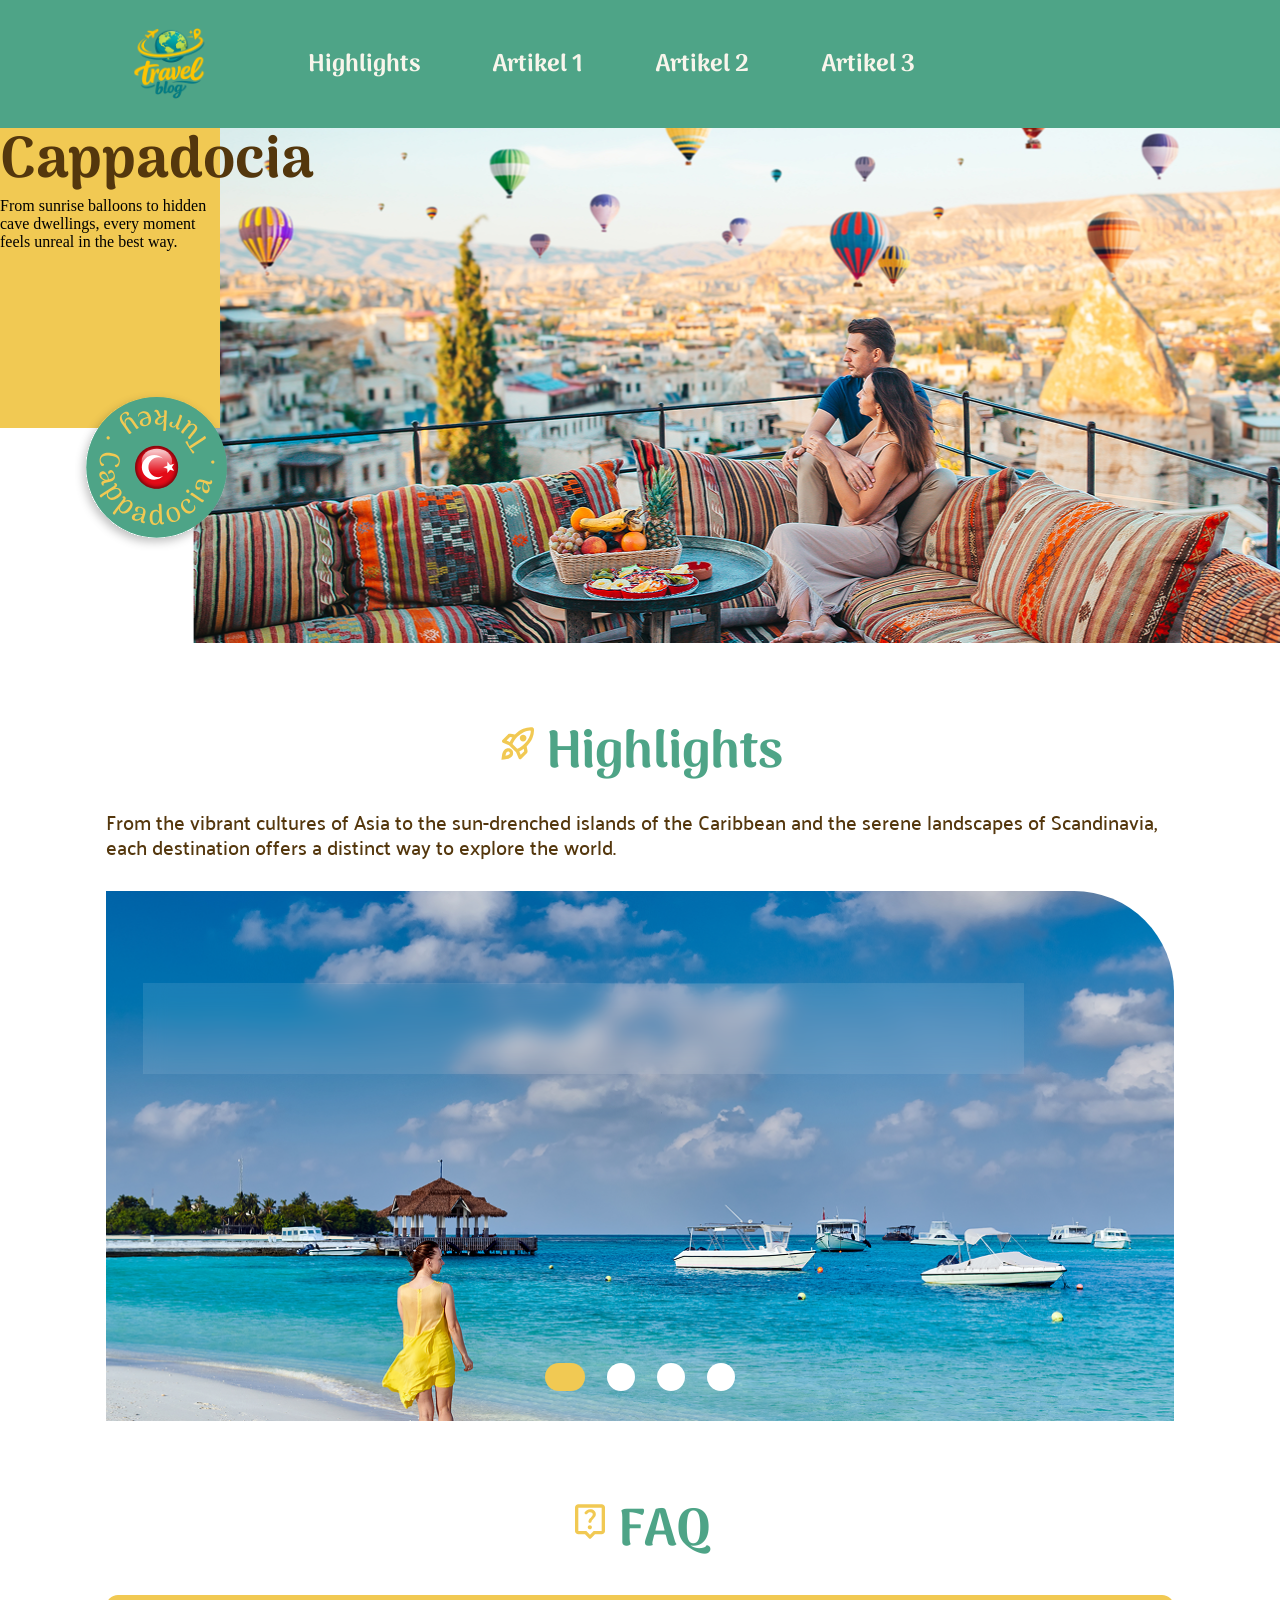
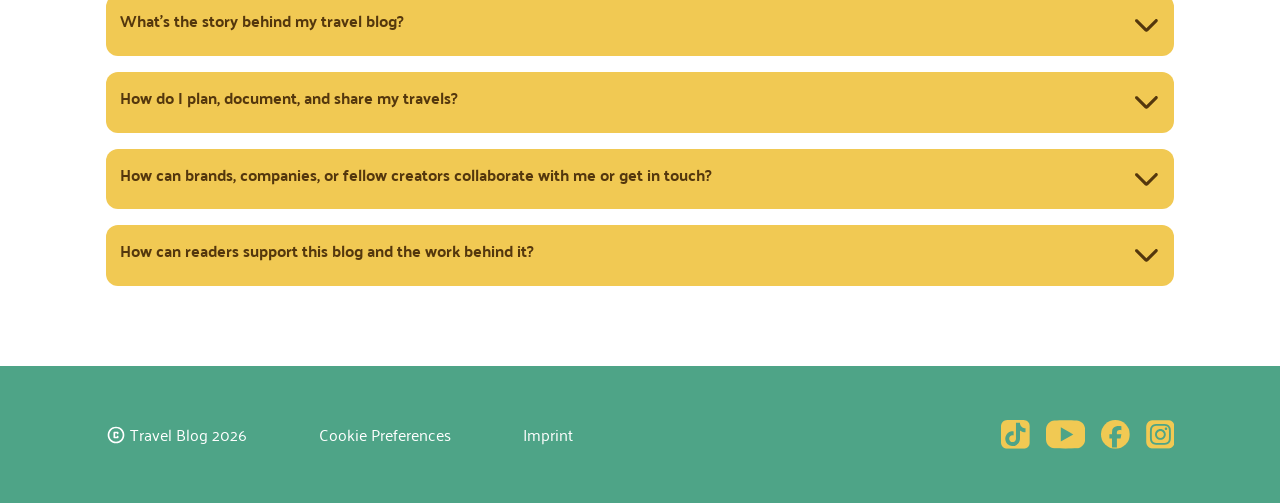
==== index.html @ 20f0e93a "article pages responsive" ====
<!doctype html>
<html lang="de">
  <head>
    <meta charset="UTF-8" />
    <meta name="viewport" content="width=device-width, initial-scale=1.0" />
    <title>Travel Blog</title>

    <link rel="stylesheet" href="./styles/variables.css" />
    <link rel="stylesheet" href="./styles/standard.css" />
    <link rel="stylesheet" href="./styles/font.css" />
    <link rel="stylesheet" href="./styles/header_footer_nav.css" />
    <link rel="stylesheet" href="./styles/landingpage.css" />
    <link rel="stylesheet" href="./styles/responsivev2.css" />

    <link rel="icon" type="image/x-icon" href="./assets/png/favicon.svg" />
  </head>

  <body>
    <header>
      <div class="header_wrapper">
        <a href="index.html">
          <img src="./assets/png/favicon.svg" alt="travel blog logo" />
        </a>

        <nav>
          <div class="nav_wrapper">
            <a target="_self" href="./index.html">
              <p class="nav_text">Highlights</p>
              <svg class="svg_large nav_icon">
                <use href="./assets/icon/icons.svg#icon-home"></use>
              </svg>
            </a>

            <a target="_self" href="./article1.html">
              <p class="nav_text">Artikel 1</p>
              <svg class="svg_large nav_icon">
                <use href="./assets/icon/icons.svg#icon-rocket"></use>
              </svg>
            </a>

            <a target="_self" href="./article2.html">
              <p class="nav_text">Artikel 2</p>
              <svg class="svg_large nav_icon">
                <use href="./assets/icon/icons.svg#icon-questionmark"></use>
              </svg>
            </a>

            <a target="_self" href="./article3.html">
              <p class="nav_text">Artikel 3</p>
              <svg class="svg_large nav_icon">
                <use href="./assets/icon/icons.svg#icon-person"></use>
              </svg>
            </a>
          </div>
        </nav>
      </div>
    </header>

    <main>
      <section class="hero">
        <div class="yellow_swirl">
          <div class="headline-hero">
            <h1>Cappadocia</h1>
            <p>
              From sunrise balloons to hidden cave dwellings, every moment feels
              unreal in the best way.
            </p>
          </div>
          <img src="./assets/png/Circle.svg" alt="Turkey_logo" />
        </div>
      </section>

      <section class="landingpage_wrapper">
        <section id="highlights_link" class="highlights">
          <section class="highlights_head">
            <h2>
              <svg class="svg_large">
                <use href="./assets/icon/icons.svg#icon-rocket"></use>
              </svg>
              Highlights
            </h2>

            <p>
              From the vibrant cultures of Asia to the sun-drenched islands of
              the Caribbean and the serene landscapes of Scandinavia, each
              destination offers a distinct way to explore the world.
            </p>
          </section>
          <section class="slider_highlights">
            <input
              type="radio"
              name="slider_highlights"
              id="element_beach"
              value="beach"
              checked
            />
            <input
              type="radio"
              name="slider_highlights"
              id="element_copenhagen"
              value="copenhagen"
            />
            <input
              type="radio"
              name="slider_highlights"
              id="element_pattaya"
              value="pattaya"
            />
            <input
              type="radio"
              name="slider_highlights"
              id="element_fuji"
              value="fuji"
            />
            <div class="slider_control">
              <label for="element_beach"></label>
              <label for="element_copenhagen"></label>
              <label for="element_pattaya"></label>
              <label for="element_fuji"></label>
            </div>

            <div class="slider_highlights_wrapper">
              <a class="slide" href="article1.html">
                <img
                  class="slider_highlights_element"
                  src="./assets/png/beach.png"
                  alt="beach_img"
                />
                <div class="slider_text">
                  <p class="headline">The World’s Most Breathtaking Beaches</p>
                  <p>
                    From powder-soft white sands to dramatic coastlines kissed
                    by turquoise waves, these ...
                  </p>
                </div>
              </a>

              <a class="slide" href="article2.html">
                <img
                  class="slider_highlights_element"
                  src="./assets/png/copenhagen.png"
                  alt="copenhagen_img"
                />
                <div class="slider_text">
                  <p class="headline">
                    Copenhagen in 3 Days: Big Experiences, Smart Spending
                  </p>
                  <p>
                    Discover Copenhagen, where historic charm meets modern
                    design, vibrant cycling culture and waterfront living.
                  </p>
                </div>
              </a>

              <a class="slide" href="article3.html">
                <img
                  class="slider_highlights_element"
                  src="./assets/png/pattaya.png"
                  alt="pattaya_img"
                />
                <div class="slider_text">
                  <p class="headline">
                    Pattaya Pulse: Food, Sun and Neon Nights
                  </p>
                  <p>
                    From bustling promenades to nearby islands, the city offers
                    an energetic and diverse escape. Discover Pattaya City, with
                    vibrant nightlife and rich cultural landmarks.
                  </p>
                </div>
              </a>

              <a class="slide" href="article2.html">
                <img
                  class="slider_highlights_element"
                  src="./assets/png/fuji.png"
                  alt="fuji_img"
                />
                <div class="slider_text">
                  <p class="headline">Mountain Fuji</p>
                  <p>
                    The most iconic mountain and an active volcano located about
                    100 kilometers southwest of Tokyo. Written with the
                    characters for “wealth” and “samurai,” Fuji’s name evokes a
                    sense of strength, honor, and enduring prestige.
                  </p>
                </div>
              </a>
            </div>
          </section>
        </section>

        <section class="faq">
          <h2>
            <svg class="svg_large">
              <use href="./assets/icon/icons.svg#icon-questionmark"></use>
            </svg>
            FAQ
          </h2>

          <ul class="summaries">
            <details>
              <summary>
                What’s the story behind my travel blog?
                <svg class="svg_medium">
                  <use href="./assets/icon/icons.svg#icon-arrow"></use>
                </svg>
              </summary>
              <p>
                Lorem ipsum dolor sit amet consectetur adipisicing elit. Alias
                fuga minus quae ab, amet iste repellat minima unde eum
                recusandae explicabo impedit provident porro molestiae corporis
                vero repudiandae similique sunt!
              </p>
            </details>

            <details>
              <summary>
                How do I plan, document, and share my travels?
                <svg class="svg_medium">
                  <use href="./assets/icon/icons.svg#icon-arrow"></use>
                </svg>
              </summary>
              <p>
                Lorem ipsum dolor sit amet consectetur adipisicing elit. Alias
                accusantium voluptatum debitis id, mollitia, incidunt in placeat
                aliquid consectetur quis tenetur eos natus nulla exercitationem
                possimus adipisci delectus. Autem, dignissimos! Lorem ipsum
                dolor sit amet consectetur adipisicing elit. Alias accusantium
                voluptatum debitis id, mollitia, incidunt in placeat aliquid
                consectetur quis tenetur eos natus nulla exercitationem possimus
                adipisci delectus. Autem, dignissimos!
              </p>
            </details>

            <details>
              <summary>
                How can brands, companies, or fellow creators collaborate with
                me or get in touch?
                <svg class="svg_medium">
                  <use href="./assets/icon/icons.svg#icon-arrow"></use>
                </svg>
              </summary>
              <p>
                Lorem ipsum dolor sit amet consectetur adipisicing elit. Vero
                alias rerum doloribus dolores fugit id ab explicabo quas
                eligendi? Dolor iure quod explicabo voluptas, inventore soluta
                quibusdam eum deleniti nostrum! Lorem ipsum dolor sit amet
                consectetur adipisicing elit. Vero alias rerum doloribus dolores
                fugit id ab explicabo quas eligendi? Dolor iure quod explicabo
                voluptas, inventore soluta quibusdam eum deleniti nostrum!
              </p>
            </details>

            <details>
              <summary>
                How can readers support this blog and the work behind it?
                <svg class="svg_medium">
                  <use href="./assets/icon/icons.svg#icon-arrow"></use>
                </svg>
              </summary>
              <p>
                Lorem ipsum dolor sit amet consectetur adipisicing elit.
                Excepturi, iure cum. Eveniet hic dolore laborum labore aut
                consectetur, ea quis harum libero nemo perspiciatis esse sint
                est voluptatem voluptates modi! Lorem ipsum dolor sit amet
                consectetur adipisicing elit. Excepturi, iure cum. Eveniet hic
                dolore laborum labore aut consectetur, ea quis harum libero nemo
                perspiciatis esse sint est voluptatem voluptates modi!
              </p>
            </details>
          </ul>
        </section>
      </section>
    </main>

    <footer>
      <div class="footer_content">
        <section class="copyright_section">
          <a href="./impressum.html">Imprint</a>
          <p>Cookie Preferences</p>
          <p class="copyright">
            <svg class="svg_small">
              <use
                class="icon_copyright"
                href="./assets/icon/icons.svg#icon-copyright"
              ></use>
            </svg>
            Travel Blog 2026
          </p>
        </section>

        <section class="social_media_logo">
          <a target="_blank" href="https://www.tiktok.com/">
            <svg class="svg_medium">
              <use href="./assets/icon/icons.svg#icon-tiktok"></use>
            </svg>
          </a>
          <a target="_blank" href="https://www.youtube.com/">
            <svg class="svg_youtube">
              <use href="./assets/icon/icons.svg#icon-youtube"></use>
            </svg>
          </a>
          <a target="_blank" href="https://www.facebook.com/">
            <svg class="svg_medium">
              <use href="./assets/icon/icons.svg#icon-facebook"></use>
            </svg>
          </a>
          <a target="_blank" href="https://www.instagram.com/">
            <svg class="svg_medium">
              <use href="./assets/icon/icons.svg#icon-instagram"></use>
            </svg>
          </a>
        </section>
      </div>
    </footer>
  </body>
</html>
---- styles/variables.css ----
:root {
    /* COLORS */
    --braun: rgb(84, 55, 13);
    --gelb: rgb(241, 201, 83);
    --türkis: rgb(78, 164, 135);
    --türkisLight: rgba(78, 164, 135, 0.2);
    --grau: rgb(61, 61, 61);
    --offwhite: rgb(248, 245, 235);

    /* PADDINGS 
    
    Rechnung Landingpage:
    1. Wachstum Bildschirm: 1440px - 320px = 1120px
    2. Wachstum Padding: 120px - 20px = 100px
    3. prozentualer Wachstum: (100px / 1120px) * 100 = 8,93%

    Abweichung berechnen:
    1440px * 8,93% = 128,59px
    128,59px - 120px = 8,59px
    */
    --contentbegrenzung_landingpage: clamp(20px, 8.93% - 8.6px, 120px);
    --contentbegrenzung_articles: clamp(15px, 9.375% - 15px, 120px);

    --transition_slider: all 250ms ease-in-out;
}
---- styles/standard.css ----
* {
    margin: 0px;
    padding: 0px;
    box-sizing: border-box;
    position: relative;
    scroll-behavior: smooth;
}

body {
    display: flex;
    flex-direction: column;
    align-items: center;
    min-height: 100dvh;
}

main {
    display: flex;
    flex-direction: column;
    width: 100%;
}

svg {
    fill: var(--gelb);
    flex-shrink: 0;
    display: block;
}

.svg_small {
    width: 20px;
    height: 20px;
}

.svg_medium {
    width: clamp(24px, 2.25vw, 32px);
    height: clamp(24px, 2.25vw, 32px);
}

.svg_large {
    width: 40px;
    height: 40px;
}
---- styles/font.css ----
/* arima-regular - latin */
@font-face {
  font-display: swap; /* Check https://developer.mozilla.org/en-US/docs/Web/CSS/@font-face/font-display for other options. */
  font-family: "Arima";
  font-style: normal;
  font-weight: 400;
  src: url("../assets/fonts/arima-v7-latin-regular.woff2") format("woff2"); /* Chrome 36+, Opera 23+, Firefox 39+, Safari 12+, iOS 10+ */
}
/* arima-600 - latin */
@font-face {
  font-display: swap; /* Check https://developer.mozilla.org/en-US/docs/Web/CSS/@font-face/font-display for other options. */
  font-family: "Arima";
  font-style: normal;
  font-weight: 600;
  src: url("../assets/fonts/arima-v7-latin-600.woff2") format("woff2"); /* Chrome 36+, Opera 23+, Firefox 39+, Safari 12+, iOS 10+ */
}
/* arima-700 - latin */
@font-face {
  font-display: swap; /* Check https://developer.mozilla.org/en-US/docs/Web/CSS/@font-face/font-display for other options. */
  font-family: "Arima";
  font-style: normal;
  font-weight: 700;
  src: url("../assets/fonts/arima-v7-latin-700.woff2") format("woff2"); /* Chrome 36+, Opera 23+, Firefox 39+, Safari 12+, iOS 10+ */
}

/* palanquin-regular - latin */
@font-face {
  font-display: swap; /* Check https://developer.mozilla.org/en-US/docs/Web/CSS/@font-face/font-display for other options. */
  font-family: "Palanquin";
  font-style: normal;
  font-weight: 400;
  src: url("../assets/fonts/palanquin-v17-latin-regular.woff2") format("woff2"); /* Chrome 36+, Opera 23+, Firefox 39+, Safari 12+, iOS 10+ */
}
/* palanquin-500 - latin */
@font-face {
  font-display: swap; /* Check https://developer.mozilla.org/en-US/docs/Web/CSS/@font-face/font-display for other options. */
  font-family: "Palanquin";
  font-style: normal;
  font-weight: 500;
  src: url("../assets/fonts/palanquin-v17-latin-500.woff2") format("woff2"); /* Chrome 36+, Opera 23+, Firefox 39+, Safari 12+, iOS 10+ */
}
/* palanquin-600 - latin */
@font-face {
  font-display: swap; /* Check https://developer.mozilla.org/en-US/docs/Web/CSS/@font-face/font-display for other options. */
  font-family: "Palanquin";
  font-style: normal;
  font-weight: 600;
  src: url("../assets/fonts/palanquin-v17-latin-600.woff2") format("woff2"); /* Chrome 36+, Opera 23+, Firefox 39+, Safari 12+, iOS 10+ */
}
/* palanquin-700 - latin */
@font-face {
  font-display: swap; /* Check https://developer.mozilla.org/en-US/docs/Web/CSS/@font-face/font-display for other options. */
  font-family: "Palanquin";
  font-style: normal;
  font-weight: 700;
  src: url("../assets/fonts/palanquin-v17-latin-700.woff2") format("woff2"); /* Chrome 36+, Opera 23+, Firefox 39+, Safari 12+, iOS 10+ */
}

/* palanquin-dark-regular - latin */
@font-face {
  font-display: swap; /* Check https://developer.mozilla.org/en-US/docs/Web/CSS/@font-face/font-display for other options. */
  font-family: "Palanquin Dark";
  font-style: normal;
  font-weight: 400;
  src: url("../assets/fonts/palanquin-dark-v17-latin-regular.woff2")
    format("woff2"); /* Chrome 36+, Opera 23+, Firefox 39+, Safari 12+, iOS 10+ */
}
/* palanquin-dark-600 - latin */
@font-face {
  font-display: swap; /* Check https://developer.mozilla.org/en-US/docs/Web/CSS/@font-face/font-display for other options. */
  font-family: "Palanquin Dark";
  font-style: normal;
  font-weight: 600;
  src: url("../assets/fonts/palanquin-dark-v17-latin-600.woff2") format("woff2"); /* Chrome 36+, Opera 23+, Firefox 39+, Safari 12+, iOS 10+ */
}

html {
  font-size: 16px;
}

h1 {
  font-family: 'Arima';
  font-size: clamp(2.5rem, 4.5vw, 3.75rem);
  line-height: 120%;
  font-weight: 700;
  color: var(--braun);
}

h2 {
  font-family: 'Arima';
  font-size: clamp(2.5rem, 4.5vw, 3.25rem);
  line-height: 120%;
  font-weight: 700;
  color: var(--türkis);

  display: flex;
  align-items: flex-start;
  gap: 8px;
}

h3 {
  font-family: 'Arima';
  font-size: clamp(2.5rem, 5.5vw, 4rem);
  line-height: 120%;
  font-weight: 700;
  color: var(--gelb);
}

h4 {
  font-family: 'Arima';
  font-size: clamp(1.18rem, 3vw, 2rem);
  line-height: 120%;
  font-weight: 600;
  text-align: center;
  color: var(--braun);
}

.article_text {
  font-family: 'Palanquin';
  font-size: clamp(1rem, 2vw, 1.5rem);
  line-height: 120%;
  font-weight: 400;
  color: var(--braun);
}

.article_bold {
  font-family: 'Palanquin';
  font-size: clamp(1rem, 2vw, 1.5rem);
  line-height: 120%;
  font-weight: 700;
  color: var(--braun);
}

a {
    cursor: pointer;
    text-decoration: none;
}
---- styles/header_footer_nav.css ----
header {
  background: var(--türkis);
  height: clamp(70px, 10vw, 128px);
  width: 100%;
  display: flex;
  justify-content: center;
  align-items: center;

  .header_wrapper {
    display: flex;
    justify-content: center;
    align-items: center;
    width: 100%;
    max-width: 1440px;
    padding: 0px var(--contentbegrenzung_landingpage);
  }

  .header_wrapper a img {
    display: block;
    width: clamp(56px, 7dvw, 72px);
    height: auto;
  }
}

nav {
  z-index: 3;

  position: fixed;
  bottom: 0;
  height: 88px;
  width: 100%;
  background-color: var(--gelb);

  display: flex;
  justify-content: center;
  align-items: center;

  .nav_wrapper {
    display: flex;
    justify-content: space-around;
    padding: 0px var(--contentbegrenzung_articles);

    width: 100%;
    max-width: 1440px;

    .svg_large {
      fill: var(--türkis);
    }

    .nav_text {
      display: flex;
      font-family: "Arima";
      font-weight: 700;
      font-size: clamp(20px, 2dvw, 24px);
      color: var(--offwhite);
    }

    .nav_text:hover {
      text-decoration: underline;
      text-decoration-color: var(--gelb);
      scale: 1.05;
    }

    .nav_text:visited {
      text-decoration-color: var(--gelb);
    }
  }
}

footer {
  display: flex;
  align-items: center;
  justify-content: center;
  width: 100%;
  height: clamp(134px, 10.7dvw, 152px);
  background: var(--türkis);

  .footer_content {
    display: flex;
    justify-content: space-between;
    align-items: center;

    width: 100%;
    max-width: 1440px;

    padding: 0 var(--contentbegrenzung_landingpage);

    .copyright_section {
      display: flex;
      flex-direction: column;
      gap: 8px;

      p,
      a {
        font-family: "Palanquin";
        font-size: clamp(1rem, 1.2vw, 1.125rem);
        line-height: 120%;
        font-weight: 400;
        color: white;
      }
    }

    .copyright {
      display: flex;
      align-items: center;
      gap: 4px;
    }

    .icon_copyright {
      fill: white;
    }

    .social_media_logo {
      display: flex;
      gap: 16px;

      .svg_youtube {
        width: clamp(32px, 3.06vw, 44px);
        height:  clamp(24px, 2.25vw, 32px);
      }
    }
  }
}
---- styles/landingpage.css ----
main {
  display: flex;
  flex-direction: column;
  align-items: center;
  gap: 80px;
  padding-bottom: 80px;
}

.landingpage_wrapper {
  display: flex;
  flex-direction: column;
  justify-content: center;
  align-items: center;
  gap: 80px;

  width: 100%;
  max-width: 1440px;

  padding: 0 var(--contentbegrenzung_landingpage);
}

.hero {
  width: 100%;
  max-width: 1440px;
  height: 515px;
  background: url(../assets/png/header\ photo.png);
  background-position-y: center;
  background-position-x: 60%;
  background-repeat: no-repeat;
  background-size: cover;

  .yellow_swirl {
    width: 220px;
    height: 300px;
    background-color: rgba(241, 201, 83, 1);
  }

  .yellow_swirl img {
    width: 160px;
    height: auto;
    transform: translate(75px, 140px);
  }
}

.highlights {
  width: 100%;
  max-width: 1440px;

  display: flex;
  justify-content: center;
  align-items: center;
  flex-direction: column;

  gap: 32px;

  .highlights_head {
    display: flex;
    flex-direction: column;
    align-items: center;
    gap: 24px;

    p {
      font-family: "Palanquin";
      font-weight: 500;
      font-size: clamp(1rem, 1.6vw, 1.5rem);
      line-height: 120%;
      color: var(--braun);
    }
  }

  .slider_highlights {
    position: relative;

    width: 100%;
    max-width: 1200px;
    height: 530px;

    display: flex;
    justify-content: center;
    align-items: center;

    overflow: hidden;
    border-top-right-radius: 100px;

    input {
      z-index: 2;
      display: none;
    }

    input[value="beach"]:checked ~ .slider_highlights_wrapper {
      transform: translateX(0);
    }

    input[value="copenhagen"]:checked ~ .slider_highlights_wrapper {
      transform: translateX(-25%);
    }

    input[value="pattaya"]:checked ~ .slider_highlights_wrapper {
      transform: translateX(-50%);
    }

    input[value="fuji"]:checked ~ .slider_highlights_wrapper {
      transform: translateX(-75%);
    }

    .slider_highlights_wrapper img {
      object-fit: cover;
    }

    .slider_control {
      z-index: 2;

      position: absolute;
      bottom: 30px;
      gap: 22px;

      display: flex;
      justify-content: center;

      label {
        width: 28px;
        height: 28px;
        background: white;
        border-radius: 50%;
        cursor: pointer;

        display: inline-block;

        transition: var(--transition_slider);
      }
    }

    #element_beach:checked ~ .slider_control label:nth-child(1),
    #element_copenhagen:checked ~ .slider_control label:nth-child(2),
    #element_pattaya:checked ~ .slider_control label:nth-child(3),
    #element_fuji:checked ~ .slider_control label:nth-child(4) {
      width: 40px;
      height: 28px;
      border-radius: 25px;
      background: var(--gelb);
      transition: all 250ms ease-in-out;
    }

    .slider_highlights_wrapper {
      width: 400%;
      position: absolute;
      left: 0;

      display: flex;
      height: 100%;
      transition: all 1s ease-in-out;

      .slide {
        height: 100%;
        width: calc(100% / 4);
        position: relative;

        .slider_text {
          z-index: 2;

          position: absolute;
          top: 93px;
          left: clamp(14px, 3dvw, 38px);
          right: clamp(14px, 3dvw, 38px);

          width: auto;
          max-width: 880px;
          height: auto;
          background-color: rgba(255, 255, 255, 0.1);
          backdrop-filter: blur(10px);
          border-left: solid 1px rgba(255, 255, 255, 0.5);
          border-right: solid 1px rgba(255, 255, 255, 0.5);

          gap: 8px;
          padding: 16px;

          display: flex;
          flex-direction: column;

          .headline {
            font-size: clamp(1.5rem, 7vw, 1.75rem);
            font-family: "Palanquin Dark";
            font-weight: 600;
            color: white;
            line-height: 100%;
          }

          p {
            font-family: "Palanquin";
            font-size: clamp(1.15rem, 2vw, 1.25rem);
            line-height: 110%;
            font-weight: 400;
            color: white;
          }
        }
      }

      .slider_highlights_element {
        height: 100%;
        width: 100%;
      }
    }
  }
}

.faq {
  width: 100%;
  max-width: 1440px;

  display: flex;
  flex-direction: column;
  align-items: center;

  gap: 32px;

  .summaries {
    width: 100%;
    display: flex;
    flex-direction: column;
    align-items: flex-start;

    gap: 16px;

    details {
      width: 100%;
      padding: 16px 14px;
      background-color: var(--gelb);
      border-radius: 12px;

      summary {
        list-style-type: none;
        display: flex;
        justify-content: space-between;
        gap: 8px;

        font-family: "Palanquin";
        font-weight: 700;
        line-height: 120%;
        color: var(--braun);
        font-size: 1rem;
        line-height: 120%;
      }

      > p {
        font-family: "Palanquin";
        font-weight: 500;
        line-height: 120%;
        color: var(--braun);
        font-size: 1rem;
        background-color: white;

        margin-top: 14px;
        padding: 7px 14px;
      }
    }

    details:open svg {
      transform: rotate(180deg);
    }
  }
}
---- styles/responsivev2.css ----
@media screen and (max-width: 1024px) {
  body {
    padding-bottom: 88px;
  }

  nav .nav_wrapper .nav_text,
  .headline-hero,
  .highlights_head p {
    display: none;
  }

  .slider_text p {
    overflow: hidden;

    display: -webkit-box;
    max-width: 820px;
    -webkit-line-clamp: 3;
    line-clamp: 3;
    -webkit-box-orient: vertical;
  }

  .beach_destinations {
    display: flex;
    flex-direction: column;
    align-items: center;
    gap: 16px;
    width: 100%;
    max-width: 1440px;
    margin-bottom: 8px;

    .carousel {
      display: flex;
      flex-direction: column;
      align-items: center;
      gap: 34px;

      width: 100%;
      height: 400px;

      overflow: hidden;
      /* position: relative; */

      .cards {
        display: flex;
        width: 1000px;
        height: 293px;

        position: absolute;
        top: 20px;
        left: 50%;
        margin-left: -100px;

        img {
          width: 200px;
          height: 293px;
          object-fit: cover;
          border-radius: 16px;

          transform: perspective(250px) rotateY(15deg) translateX(5px)
            scale(0.9);
          transform-origin: 50% 50%;
          z-index: 1;

          box-shadow: -9px 5px 20px 0px rgba(0, 0, 0, 0.25);
        }
      }

      input {
        display: none;
      }

      .slider_control {
        position: absolute;
        bottom: 10px;
        display: flex;
        gap: 8px;
        padding: 10px;

        label {
          height: 22px;
          width: 22px;
          background: var(--türkisLight);
          border-radius: 50px;
          cursor: pointer;
          transition: var(--transition_slider);
        }
      }

      #element_card1:checked ~ .cards {
        transform: translateX(0px);
      }

      #element_card2:checked ~ .cards {
        transform: translateX(-20%);
      }

      #element_card3:checked ~ .cards {
        transform: translateX(-40%);
      }

      #element_card4:checked ~ .cards {
        transform: translateX(-60%);
      }

      #element_card5:checked ~ .cards {
        transform: translateX(-80%);
      }

      #element_card1:checked ~ .cards img:nth-child(1) ~ img,
      #element_card2:checked ~ .cards img:nth-child(2) ~ img,
      #element_card3:checked ~ .cards img:nth-child(3) ~ img,
      #element_card4:checked ~ .cards img:nth-child(4) ~ img {
        transform: perspective(250px) rotateY(-15deg) translateX(-5px)
          scale(0.9);
      }

      #element_card1:checked ~ .cards img:nth-child(1),
      #element_card2:checked ~ .cards img:nth-child(2),
      #element_card3:checked ~ .cards img:nth-child(3),
      #element_card4:checked ~ .cards img:nth-child(4),
      #element_card5:checked ~ .cards img:nth-child(5) {
        transform: perspective(250px) rotateY(0deg) translateX(0px);
        z-index: 2;
      }

      #element_card1:checked ~ .slider_control label:nth-child(1),
      #element_card2:checked ~ .slider_control label:nth-child(2),
      #element_card3:checked ~ .slider_control label:nth-child(3),
      #element_card4:checked ~ .slider_control label:nth-child(4),
      #element_card5:checked ~ .slider_control label:nth-child(5) {
        width: 40px;
        height: 22px;
        border-radius: 50px;
        background: var(--türkis);
        transition: 250ms ease-in-out;
      }
    }
  }
}

@media screen and (min-width: 721px) {
  .article .pro-tipps,
  .article .list {
    padding: 0px clamp(0px, calc(-100.278px + 13.908vw), 100px);
  }

  

  
}

@media screen and (min-width: 1025px) {
  main {
    flex: 1;
  }

  header {
    justify-content: center;

    .header_wrapper {
      display: flex;
      justify-content: flex-start;
      align-items: center;
      gap: 102px;
      margin-left: 28px;

      width: 100%;

      a img {
        height: 72px;
        width: 72px;
      }
    }

    nav {
      position: static;
      height: auto;
      background-color: transparent;

      justify-content: flex-start;
      gap: 72px;

      .nav_wrapper {
        justify-content: flex-start;
        gap: 72px;
        padding: 0;
      }

      .nav_icon {
        display: none;
      }
    }
  }

  .article_head {
    .info-div {
      display: flex;
      flex-direction: row;
      justify-content: space-between;
      gap: 20px;
      max-width: 1440px;
      width: 100%;
    }

    info-div {
      width: 20%;
      height: fit-content;
    }
  }

  footer .footer_content .copyright_section {
    flex-direction: row-reverse;
    gap: 72px;

    .cookies {
      order: -1;
    }
  }

  .beach_destinations {
    width: 100%;
    max-width: 1440px;
    padding: 0px var(--contentbegrenzung_landingpage);

    display: flex;
    flex-direction: column;
    align-items: center;
    justify-content: center;
    gap: 64px;

    input {
      display: none;
    }

    .carousel {
      height: auto;
      width: 100%;
      max-width: 1440px;
      display: flex;
      justify-content: center;

      .cards {
        height: 520px;
        width: 100%;
        max-width: 1440px;

        display: flex;
        justify-content: center;
        align-items: center;
        transform: translateX(100px);

        .carousel_img {
          width: 300px;
          height: 440px;
          object-fit: cover;
          border-radius: 16px;

          transform: perspective(300px) rotateY(15deg) translateX(-120px)
            scale(0.9);
          transform-origin: 50% 50%;

          margin-right: -100px;
          margin-left: 0px;

          box-shadow: -9px 5px 20px 0px rgba(0, 0, 0, 0.25);

          transition: var(--transition_slider);
        }
      }

      .carousel_img:hover {
        transform: perspective(300px) rotateY(0deg) translateX(0px) scale(1.2);
        z-index: 2;
      }

      .carousel_img:hover ~ .carousel_img {
        transform: perspective(300px) rotateY(-15deg) translateX(120px)
          scale(0.9);
        z-index: 2;
      }
    }
  }
  
  #article-3 .diagrams-bottom {
    flex-direction: row;
    width: 100%;
  }
  
  #article-3 .beach-activities {
    height: 730px;
    padding: 0;
    gap: 0;
    justify-content: space-between;
  }

  #article-3 .expenses {
    height: 730px;
    padding: 0;
    gap: 0;
    justify-content: space-between;
  }

  #article-3 .text-expenses {
    display: flex;
    flex-direction: column;
  }
}
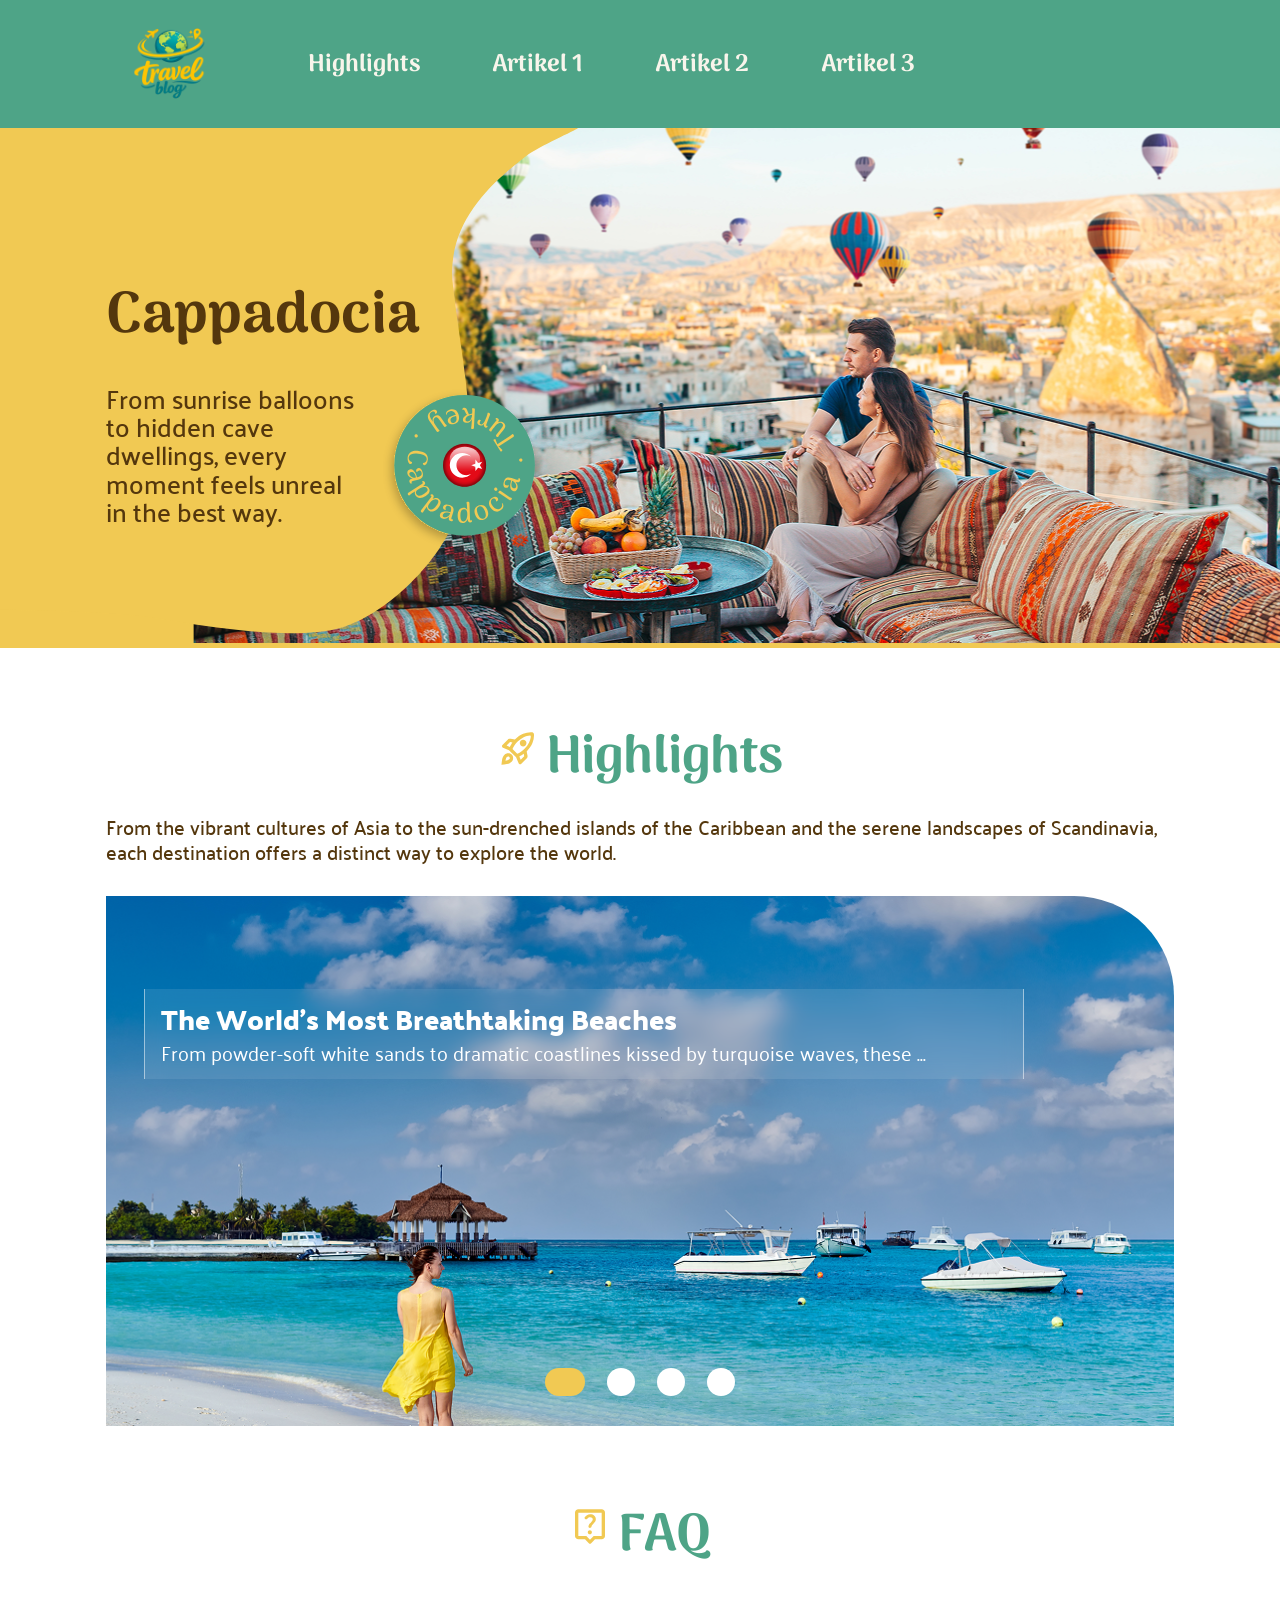
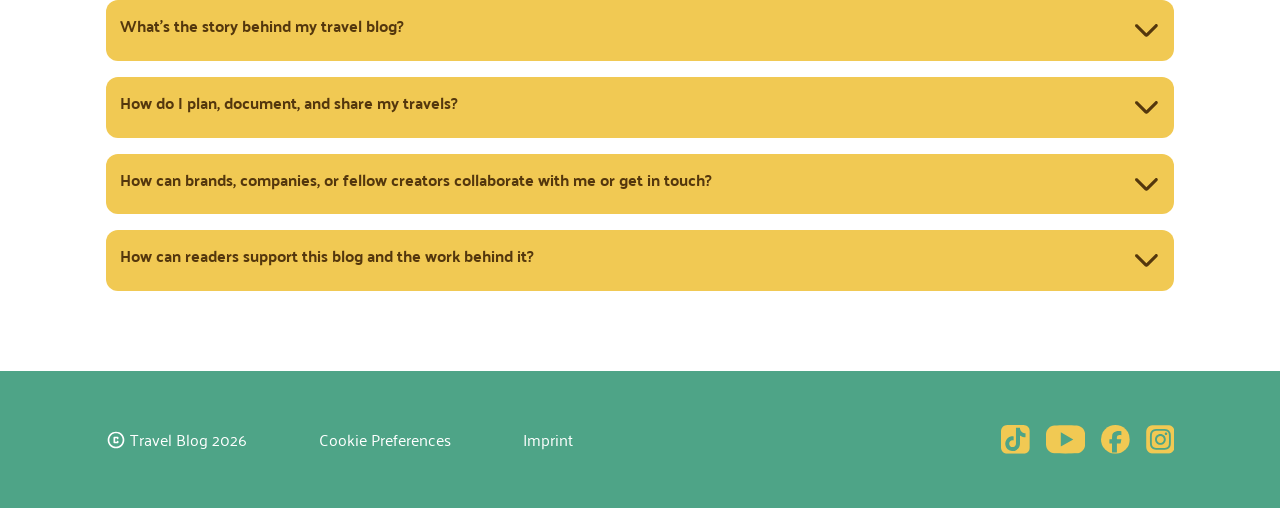
==== commit 7a0451c6: "style: fixed background hero_section" ====
--- a/index.html
+++ b/index.html
@@ -1,318 +1,383 @@
 <!doctype html>
 <html lang="de">
-  <head>
-    <meta charset="UTF-8" />
-    <meta name="viewport" content="width=device-width, initial-scale=1.0" />
-    <title>Travel Blog</title>
-
-    <link rel="stylesheet" href="./styles/variables.css" />
-    <link rel="stylesheet" href="./styles/standard.css" />
-    <link rel="stylesheet" href="./styles/font.css" />
-    <link rel="stylesheet" href="./styles/header_footer_nav.css" />
-    <link rel="stylesheet" href="./styles/landingpage.css" />
-    <link rel="stylesheet" href="./styles/responsivev2.css" />
-
-    <link rel="icon" type="image/x-icon" href="./assets/png/favicon.svg" />
-  </head>
-
-  <body>
-    <header>
-      <div class="header_wrapper">
-        <a href="index.html">
-          <img src="./assets/png/favicon.svg" alt="travel blog logo" />
-        </a>
-
-        <nav>
-          <div class="nav_wrapper">
-            <a target="_self" href="./index.html">
-              <p class="nav_text">Highlights</p>
-              <svg class="svg_large nav_icon">
-                <use href="./assets/icon/icons.svg#icon-home"></use>
-              </svg>
-            </a>
-
-            <a target="_self" href="./article1.html">
-              <p class="nav_text">Artikel 1</p>
-              <svg class="svg_large nav_icon">
-                <use href="./assets/icon/icons.svg#icon-rocket"></use>
-              </svg>
-            </a>
-
-            <a target="_self" href="./article2.html">
-              <p class="nav_text">Artikel 2</p>
-              <svg class="svg_large nav_icon">
-                <use href="./assets/icon/icons.svg#icon-questionmark"></use>
-              </svg>
-            </a>
-
-            <a target="_self" href="./article3.html">
-              <p class="nav_text">Artikel 3</p>
-              <svg class="svg_large nav_icon">
-                <use href="./assets/icon/icons.svg#icon-person"></use>
-              </svg>
-            </a>
-          </div>
-        </nav>
-      </div>
-    </header>
-
-    <main>
-      <section class="hero">
-        <div class="yellow_swirl">
-          <div class="headline-hero">
-            <h1>Cappadocia</h1>
-            <p>
-              From sunrise balloons to hidden cave dwellings, every moment feels
-              unreal in the best way.
-            </p>
-          </div>
-          <img src="./assets/png/Circle.svg" alt="Turkey_logo" />
-        </div>
-      </section>
-
-      <section class="landingpage_wrapper">
-        <section id="highlights_link" class="highlights">
-          <section class="highlights_head">
-            <h2>
-              <svg class="svg_large">
-                <use href="./assets/icon/icons.svg#icon-rocket"></use>
-              </svg>
-              Highlights
-            </h2>
-
-            <p>
-              From the vibrant cultures of Asia to the sun-drenched islands of
-              the Caribbean and the serene landscapes of Scandinavia, each
-              destination offers a distinct way to explore the world.
-            </p>
-          </section>
-          <section class="slider_highlights">
-            <input
-              type="radio"
-              name="slider_highlights"
-              id="element_beach"
-              value="beach"
-              checked
-            />
-            <input
-              type="radio"
-              name="slider_highlights"
-              id="element_copenhagen"
-              value="copenhagen"
-            />
-            <input
-              type="radio"
-              name="slider_highlights"
-              id="element_pattaya"
-              value="pattaya"
-            />
-            <input
-              type="radio"
-              name="slider_highlights"
-              id="element_fuji"
-              value="fuji"
-            />
-            <div class="slider_control">
-              <label for="element_beach"></label>
-              <label for="element_copenhagen"></label>
-              <label for="element_pattaya"></label>
-              <label for="element_fuji"></label>
+    <head>
+        <meta charset="UTF-8" />
+        <meta name="viewport" content="width=device-width, initial-scale=1.0" />
+        <title>Travel Blog</title>
+
+        <link rel="stylesheet" href="./styles/variables.css" />
+        <link rel="stylesheet" href="./styles/standard.css" />
+        <link rel="stylesheet" href="./styles/font.css" />
+        <link rel="stylesheet" href="./styles/header_footer_nav.css" />
+        <link rel="stylesheet" href="./styles/landingpage.css" />
+        <link rel="stylesheet" href="./styles/responsivev2.css" />
+
+        <link rel="icon" type="image/x-icon" href="./assets/png/favicon.svg" />
+    </head>
+
+    <body>
+        <header>
+            <div class="header_wrapper">
+                <a href="index.html">
+                    <img
+                        src="./assets/png/favicon.svg"
+                        alt="travel blog logo"
+                    />
+                </a>
+
+                <nav>
+                    <div class="nav_wrapper">
+                        <a target="_self" href="./index.html">
+                            <p class="nav_text">Highlights</p>
+                            <svg class="svg_large nav_icon">
+                                <use
+                                    href="./assets/icon/icons.svg#icon-home"
+                                ></use>
+                            </svg>
+                        </a>
+
+                        <a target="_self" href="./article1.html">
+                            <p class="nav_text">Artikel 1</p>
+                            <svg class="svg_large nav_icon">
+                                <use
+                                    href="./assets/icon/icons.svg#icon-rocket"
+                                ></use>
+                            </svg>
+                        </a>
+
+                        <a target="_self" href="./article2.html">
+                            <p class="nav_text">Artikel 2</p>
+                            <svg class="svg_large nav_icon">
+                                <use
+                                    href="./assets/icon/icons.svg#icon-questionmark"
+                                ></use>
+                            </svg>
+                        </a>
+
+                        <a target="_self" href="./article3.html">
+                            <p class="nav_text">Artikel 3</p>
+                            <svg class="svg_large nav_icon">
+                                <use
+                                    href="./assets/icon/icons.svg#icon-person"
+                                ></use>
+                            </svg>
+                        </a>
+                    </div>
+                </nav>
             </div>
-
-            <div class="slider_highlights_wrapper">
-              <a class="slide" href="article1.html">
-                <img
-                  class="slider_highlights_element"
-                  src="./assets/png/beach.png"
-                  alt="beach_img"
-                />
-                <div class="slider_text">
-                  <p class="headline">The World’s Most Breathtaking Beaches</p>
-                  <p>
-                    From powder-soft white sands to dramatic coastlines kissed
-                    by turquoise waves, these ...
-                  </p>
+        </header>
+
+        <main>
+            <section class="hero">
+                <div class="balloons">
+                    <div class="yellow_swirl">
+                        <div class="headline_hero">
+                            <h1>Cappadocia</h1>
+                            <p>
+                                From sunrise balloons to hidden cave dwellings,
+                                every moment feels unreal in the best way.
+                            </p>
+                        </div>
+
+                        <img
+                            class="img_test"
+                            src="./assets/png/swirl_desktop.svg"
+                            alt=""
+                        />
+
+                        <img
+                            class="circle"
+                            src="./assets/png/Circle.svg"
+                            alt="Turkey_logo"
+                        />
+                    </div>
                 </div>
-              </a>
-
-              <a class="slide" href="article2.html">
-                <img
-                  class="slider_highlights_element"
-                  src="./assets/png/copenhagen.png"
-                  alt="copenhagen_img"
-                />
-                <div class="slider_text">
-                  <p class="headline">
-                    Copenhagen in 3 Days: Big Experiences, Smart Spending
-                  </p>
-                  <p>
-                    Discover Copenhagen, where historic charm meets modern
-                    design, vibrant cycling culture and waterfront living.
-                  </p>
-                </div>
-              </a>
-
-              <a class="slide" href="article3.html">
-                <img
-                  class="slider_highlights_element"
-                  src="./assets/png/pattaya.png"
-                  alt="pattaya_img"
-                />
-                <div class="slider_text">
-                  <p class="headline">
-                    Pattaya Pulse: Food, Sun and Neon Nights
-                  </p>
-                  <p>
-                    From bustling promenades to nearby islands, the city offers
-                    an energetic and diverse escape. Discover Pattaya City, with
-                    vibrant nightlife and rich cultural landmarks.
-                  </p>
-                </div>
-              </a>
-
-              <a class="slide" href="article2.html">
-                <img
-                  class="slider_highlights_element"
-                  src="./assets/png/fuji.png"
-                  alt="fuji_img"
-                />
-                <div class="slider_text">
-                  <p class="headline">Mountain Fuji</p>
-                  <p>
-                    The most iconic mountain and an active volcano located about
-                    100 kilometers southwest of Tokyo. Written with the
-                    characters for “wealth” and “samurai,” Fuji’s name evokes a
-                    sense of strength, honor, and enduring prestige.
-                  </p>
-                </div>
-              </a>
+            </section>
+
+            <section class="landingpage_wrapper">
+                <section id="highlights_link" class="highlights">
+                    <section class="highlights_head">
+                        <h2>
+                            <svg class="svg_large">
+                                <use
+                                    href="./assets/icon/icons.svg#icon-rocket"
+                                ></use>
+                            </svg>
+                            Highlights
+                        </h2>
+
+                        <p>
+                            From the vibrant cultures of Asia to the
+                            sun-drenched islands of the Caribbean and the serene
+                            landscapes of Scandinavia, each destination offers a
+                            distinct way to explore the world.
+                        </p>
+                    </section>
+                    <section class="slider_highlights">
+                        <input
+                            type="radio"
+                            name="slider_highlights"
+                            id="element_beach"
+                            value="beach"
+                            checked
+                        />
+                        <input
+                            type="radio"
+                            name="slider_highlights"
+                            id="element_copenhagen"
+                            value="copenhagen"
+                        />
+                        <input
+                            type="radio"
+                            name="slider_highlights"
+                            id="element_pattaya"
+                            value="pattaya"
+                        />
+                        <input
+                            type="radio"
+                            name="slider_highlights"
+                            id="element_fuji"
+                            value="fuji"
+                        />
+                        <div class="slider_control">
+                            <label for="element_beach"></label>
+                            <label for="element_copenhagen"></label>
+                            <label for="element_pattaya"></label>
+                            <label for="element_fuji"></label>
+                        </div>
+
+                        <div class="slider_highlights_wrapper">
+                            <a class="slide" href="article1.html">
+                                <img
+                                    class="slider_highlights_element"
+                                    src="./assets/png/beach.png"
+                                    alt="beach_img"
+                                />
+                                <div class="slider_text">
+                                    <p class="headline">
+                                        The World’s Most Breathtaking Beaches
+                                    </p>
+                                    <p>
+                                        From powder-soft white sands to dramatic
+                                        coastlines kissed by turquoise waves,
+                                        these ...
+                                    </p>
+                                </div>
+                            </a>
+
+                            <a class="slide" href="article2.html">
+                                <img
+                                    class="slider_highlights_element"
+                                    src="./assets/png/copenhagen.png"
+                                    alt="copenhagen_img"
+                                />
+                                <div class="slider_text">
+                                    <p class="headline">
+                                        Copenhagen in 3 Days: Big Experiences,
+                                        Smart Spending
+                                    </p>
+                                    <p>
+                                        Discover Copenhagen, where historic
+                                        charm meets modern design, vibrant
+                                        cycling culture and waterfront living.
+                                    </p>
+                                </div>
+                            </a>
+
+                            <a class="slide" href="article3.html">
+                                <img
+                                    class="slider_highlights_element"
+                                    src="./assets/png/pattaya.png"
+                                    alt="pattaya_img"
+                                />
+                                <div class="slider_text">
+                                    <p class="headline">
+                                        Pattaya Pulse: Food, Sun and Neon Nights
+                                    </p>
+                                    <p>
+                                        From bustling promenades to nearby
+                                        islands, the city offers an energetic
+                                        and diverse escape. Discover Pattaya
+                                        City, with vibrant nightlife and rich
+                                        cultural landmarks.
+                                    </p>
+                                </div>
+                            </a>
+
+                            <a class="slide" href="article2.html">
+                                <img
+                                    class="slider_highlights_element"
+                                    src="./assets/png/fuji.png"
+                                    alt="fuji_img"
+                                />
+                                <div class="slider_text">
+                                    <p class="headline">Mountain Fuji</p>
+                                    <p>
+                                        The most iconic mountain and an active
+                                        volcano located about 100 kilometers
+                                        southwest of Tokyo. Written with the
+                                        characters for “wealth” and “samurai,”
+                                        Fuji’s name evokes a sense of strength,
+                                        honor, and enduring prestige.
+                                    </p>
+                                </div>
+                            </a>
+                        </div>
+                    </section>
+                </section>
+
+                <section class="faq">
+                    <h2>
+                        <svg class="svg_large">
+                            <use
+                                href="./assets/icon/icons.svg#icon-questionmark"
+                            ></use>
+                        </svg>
+                        FAQ
+                    </h2>
+
+                    <ul class="summaries">
+                        <details>
+                            <summary>
+                                What’s the story behind my travel blog?
+                                <svg class="svg_medium">
+                                    <use
+                                        href="./assets/icon/icons.svg#icon-arrow"
+                                    ></use>
+                                </svg>
+                            </summary>
+                            <p>
+                                Lorem ipsum dolor sit amet consectetur
+                                adipisicing elit. Alias fuga minus quae ab, amet
+                                iste repellat minima unde eum recusandae
+                                explicabo impedit provident porro molestiae
+                                corporis vero repudiandae similique sunt!
+                            </p>
+                        </details>
+
+                        <details>
+                            <summary>
+                                How do I plan, document, and share my travels?
+                                <svg class="svg_medium">
+                                    <use
+                                        href="./assets/icon/icons.svg#icon-arrow"
+                                    ></use>
+                                </svg>
+                            </summary>
+                            <p>
+                                Lorem ipsum dolor sit amet consectetur
+                                adipisicing elit. Alias accusantium voluptatum
+                                debitis id, mollitia, incidunt in placeat
+                                aliquid consectetur quis tenetur eos natus nulla
+                                exercitationem possimus adipisci delectus.
+                                Autem, dignissimos! Lorem ipsum dolor sit amet
+                                consectetur adipisicing elit. Alias accusantium
+                                voluptatum debitis id, mollitia, incidunt in
+                                placeat aliquid consectetur quis tenetur eos
+                                natus nulla exercitationem possimus adipisci
+                                delectus. Autem, dignissimos!
+                            </p>
+                        </details>
+
+                        <details>
+                            <summary>
+                                How can brands, companies, or fellow creators
+                                collaborate with me or get in touch?
+                                <svg class="svg_medium">
+                                    <use
+                                        href="./assets/icon/icons.svg#icon-arrow"
+                                    ></use>
+                                </svg>
+                            </summary>
+                            <p>
+                                Lorem ipsum dolor sit amet consectetur
+                                adipisicing elit. Vero alias rerum doloribus
+                                dolores fugit id ab explicabo quas eligendi?
+                                Dolor iure quod explicabo voluptas, inventore
+                                soluta quibusdam eum deleniti nostrum! Lorem
+                                ipsum dolor sit amet consectetur adipisicing
+                                elit. Vero alias rerum doloribus dolores fugit
+                                id ab explicabo quas eligendi? Dolor iure quod
+                                explicabo voluptas, inventore soluta quibusdam
+                                eum deleniti nostrum!
+                            </p>
+                        </details>
+
+                        <details>
+                            <summary>
+                                How can readers support this blog and the work
+                                behind it?
+                                <svg class="svg_medium">
+                                    <use
+                                        href="./assets/icon/icons.svg#icon-arrow"
+                                    ></use>
+                                </svg>
+                            </summary>
+                            <p>
+                                Lorem ipsum dolor sit amet consectetur
+                                adipisicing elit. Excepturi, iure cum. Eveniet
+                                hic dolore laborum labore aut consectetur, ea
+                                quis harum libero nemo perspiciatis esse sint
+                                est voluptatem voluptates modi! Lorem ipsum
+                                dolor sit amet consectetur adipisicing elit.
+                                Excepturi, iure cum. Eveniet hic dolore laborum
+                                labore aut consectetur, ea quis harum libero
+                                nemo perspiciatis esse sint est voluptatem
+                                voluptates modi!
+                            </p>
+                        </details>
+                    </ul>
+                </section>
+            </section>
+        </main>
+
+        <footer>
+            <div class="footer_content">
+                <section class="copyright_section">
+                    <a href="./impressum.html">Imprint</a>
+                    <p>Cookie Preferences</p>
+                    <p class="copyright">
+                        <svg class="svg_small">
+                            <use
+                                class="icon_copyright"
+                                href="./assets/icon/icons.svg#icon-copyright"
+                            ></use>
+                        </svg>
+                        Travel Blog 2026
+                    </p>
+                </section>
+
+                <section class="social_media_logo">
+                    <a target="_blank" href="https://www.tiktok.com/">
+                        <svg class="svg_medium">
+                            <use
+                                href="./assets/icon/icons.svg#icon-tiktok"
+                            ></use>
+                        </svg>
+                    </a>
+                    <a target="_blank" href="https://www.youtube.com/">
+                        <svg class="svg_youtube">
+                            <use
+                                href="./assets/icon/icons.svg#icon-youtube"
+                            ></use>
+                        </svg>
+                    </a>
+                    <a target="_blank" href="https://www.facebook.com/">
+                        <svg class="svg_medium">
+                            <use
+                                href="./assets/icon/icons.svg#icon-facebook"
+                            ></use>
+                        </svg>
+                    </a>
+                    <a target="_blank" href="https://www.instagram.com/">
+                        <svg class="svg_medium">
+                            <use
+                                href="./assets/icon/icons.svg#icon-instagram"
+                            ></use>
+                        </svg>
+                    </a>
+                </section>
             </div>
-          </section>
-        </section>
-
-        <section class="faq">
-          <h2>
-            <svg class="svg_large">
-              <use href="./assets/icon/icons.svg#icon-questionmark"></use>
-            </svg>
-            FAQ
-          </h2>
-
-          <ul class="summaries">
-            <details>
-              <summary>
-                What’s the story behind my travel blog?
-                <svg class="svg_medium">
-                  <use href="./assets/icon/icons.svg#icon-arrow"></use>
-                </svg>
-              </summary>
-              <p>
-                Lorem ipsum dolor sit amet consectetur adipisicing elit. Alias
-                fuga minus quae ab, amet iste repellat minima unde eum
-                recusandae explicabo impedit provident porro molestiae corporis
-                vero repudiandae similique sunt!
-              </p>
-            </details>
-
-            <details>
-              <summary>
-                How do I plan, document, and share my travels?
-                <svg class="svg_medium">
-                  <use href="./assets/icon/icons.svg#icon-arrow"></use>
-                </svg>
-              </summary>
-              <p>
-                Lorem ipsum dolor sit amet consectetur adipisicing elit. Alias
-                accusantium voluptatum debitis id, mollitia, incidunt in placeat
-                aliquid consectetur quis tenetur eos natus nulla exercitationem
-                possimus adipisci delectus. Autem, dignissimos! Lorem ipsum
-                dolor sit amet consectetur adipisicing elit. Alias accusantium
-                voluptatum debitis id, mollitia, incidunt in placeat aliquid
-                consectetur quis tenetur eos natus nulla exercitationem possimus
-                adipisci delectus. Autem, dignissimos!
-              </p>
-            </details>
-
-            <details>
-              <summary>
-                How can brands, companies, or fellow creators collaborate with
-                me or get in touch?
-                <svg class="svg_medium">
-                  <use href="./assets/icon/icons.svg#icon-arrow"></use>
-                </svg>
-              </summary>
-              <p>
-                Lorem ipsum dolor sit amet consectetur adipisicing elit. Vero
-                alias rerum doloribus dolores fugit id ab explicabo quas
-                eligendi? Dolor iure quod explicabo voluptas, inventore soluta
-                quibusdam eum deleniti nostrum! Lorem ipsum dolor sit amet
-                consectetur adipisicing elit. Vero alias rerum doloribus dolores
-                fugit id ab explicabo quas eligendi? Dolor iure quod explicabo
-                voluptas, inventore soluta quibusdam eum deleniti nostrum!
-              </p>
-            </details>
-
-            <details>
-              <summary>
-                How can readers support this blog and the work behind it?
-                <svg class="svg_medium">
-                  <use href="./assets/icon/icons.svg#icon-arrow"></use>
-                </svg>
-              </summary>
-              <p>
-                Lorem ipsum dolor sit amet consectetur adipisicing elit.
-                Excepturi, iure cum. Eveniet hic dolore laborum labore aut
-                consectetur, ea quis harum libero nemo perspiciatis esse sint
-                est voluptatem voluptates modi! Lorem ipsum dolor sit amet
-                consectetur adipisicing elit. Excepturi, iure cum. Eveniet hic
-                dolore laborum labore aut consectetur, ea quis harum libero nemo
-                perspiciatis esse sint est voluptatem voluptates modi!
-              </p>
-            </details>
-          </ul>
-        </section>
-      </section>
-    </main>
-
-    <footer>
-      <div class="footer_content">
-        <section class="copyright_section">
-          <a href="./impressum.html">Imprint</a>
-          <p>Cookie Preferences</p>
-          <p class="copyright">
-            <svg class="svg_small">
-              <use
-                class="icon_copyright"
-                href="./assets/icon/icons.svg#icon-copyright"
-              ></use>
-            </svg>
-            Travel Blog 2026
-          </p>
-        </section>
-
-        <section class="social_media_logo">
-          <a target="_blank" href="https://www.tiktok.com/">
-            <svg class="svg_medium">
-              <use href="./assets/icon/icons.svg#icon-tiktok"></use>
-            </svg>
-          </a>
-          <a target="_blank" href="https://www.youtube.com/">
-            <svg class="svg_youtube">
-              <use href="./assets/icon/icons.svg#icon-youtube"></use>
-            </svg>
-          </a>
-          <a target="_blank" href="https://www.facebook.com/">
-            <svg class="svg_medium">
-              <use href="./assets/icon/icons.svg#icon-facebook"></use>
-            </svg>
-          </a>
-          <a target="_blank" href="https://www.instagram.com/">
-            <svg class="svg_medium">
-              <use href="./assets/icon/icons.svg#icon-instagram"></use>
-            </svg>
-          </a>
-        </section>
-      </div>
-    </footer>
-  </body>
+        </footer>
+    </body>
 </html>
--- a/styles/landingpage.css
+++ b/styles/landingpage.css
@@ -1,261 +1,310 @@
 main {
-  display: flex;
-  flex-direction: column;
-  align-items: center;
-  gap: 80px;
-  padding-bottom: 80px;
+    display: flex;
+    align-items: center;
+    gap: 80px;
+    padding-bottom: 80px;
 }
 
 .landingpage_wrapper {
-  display: flex;
-  flex-direction: column;
-  justify-content: center;
-  align-items: center;
-  gap: 80px;
-
-  width: 100%;
-  max-width: 1440px;
-
-  padding: 0 var(--contentbegrenzung_landingpage);
+    display: flex;
+    flex-direction: column;
+    justify-content: center;
+    align-items: center;
+    gap: 80px;
+
+    width: 100%;
+    max-width: 1440px;
+
+    padding: 0 var(--contentbegrenzung_landingpage);
 }
 
 .hero {
-  width: 100%;
-  max-width: 1440px;
-  height: 515px;
-  background: url(../assets/png/header\ photo.png);
-  background-position-y: center;
-  background-position-x: 60%;
-  background-repeat: no-repeat;
-  background-size: cover;
-
-  .yellow_swirl {
-    width: 220px;
-    height: 300px;
+    height: 520px;
+    width: 100%;
+    max-width: 1440px;
     background-color: rgba(241, 201, 83, 1);
-  }
-
-  .yellow_swirl img {
-    width: 160px;
-    height: auto;
-    transform: translate(75px, 140px);
-  }
+}
+.balloons {
+    width: 100%;
+    max-width: 1440px;
+    height: 515px;
+    background: url(../assets/png/header\ photo.png);
+    background-position-y: center;
+    background-position-x: 60%;
+    background-repeat: no-repeat;
+    background-size: cover;
+
+    position: relative;
+
+    .img_test {
+        /* z-index: 2; */
+        position: absolute;
+        object-fit: cover;
+        right: clamp(153px, calc(-29.857px + 57.143vw), 793px);
+        top: 0;
+
+        height: clamp(299px, calc(230.143px + 21.518vw), 540px);
+        width: 100;
+    }
+
+    .yellow_swirl {
+        z-index: 2;
+        height: 540px;
+        background-position-y: center;
+        background-repeat: no-repeat;
+
+        display: flex;
+        justify-content: center;
+        flex-direction: column;
+
+        padding: 0 var(--contentbegrenzung_landingpage);
+
+        position: relative;
+    }
+
+    .circle {
+        width: 160px;
+        height: auto;
+        /* transform: translate(330px, 110px); */
+
+        position: absolute;
+        right: clamp(144px, calc(-53.714px + 61.786vw), 836px);
+        top: clamp(121px, calc(74.429px + 14.554vw), 284px);
+    }
+
+    .headline_hero {
+        z-index: 2;
+        height: 230px;
+        /* width: 345px; */
+        width: clamp(200px, 20vw, 345px);
+        display: flex;
+        flex-direction: column;
+        gap: 32px;
+
+        p {
+            font-family: "Palanquin";
+            font-weight: 500;
+            font-size: clamp(1.5rem, 2vw, 1.75rem);
+            line-height: 110%;
+            color: rgba(84, 55, 13, 1);
+        }
+    }
 }
 
 .highlights {
-  width: 100%;
-  max-width: 1440px;
-
-  display: flex;
-  justify-content: center;
-  align-items: center;
-  flex-direction: column;
-
-  gap: 32px;
-
-  .highlights_head {
+    width: 100%;
+    max-width: 1440px;
+
+    display: flex;
+    justify-content: center;
+    align-items: center;
+    flex-direction: column;
+
+    gap: 32px;
+
+    .highlights_head {
+        display: flex;
+        flex-direction: column;
+        align-items: center;
+        gap: 24px;
+
+        p {
+            font-family: "Palanquin";
+            font-weight: 500;
+            font-size: clamp(1rem, 1.6vw, 1.5rem);
+            line-height: 120%;
+            color: var(--braun);
+        }
+    }
+
+    .slider_highlights {
+        position: relative;
+
+        width: 100%;
+        max-width: 1200px;
+        height: 530px;
+
+        display: flex;
+        justify-content: center;
+        align-items: center;
+
+        overflow: hidden;
+        border-top-right-radius: 100px;
+
+        input {
+            z-index: 2;
+            display: none;
+        }
+
+        input[value="beach"]:checked ~ .slider_highlights_wrapper {
+            transform: translateX(0);
+        }
+
+        input[value="copenhagen"]:checked ~ .slider_highlights_wrapper {
+            transform: translateX(-25%);
+        }
+
+        input[value="pattaya"]:checked ~ .slider_highlights_wrapper {
+            transform: translateX(-50%);
+        }
+
+        input[value="fuji"]:checked ~ .slider_highlights_wrapper {
+            transform: translateX(-75%);
+        }
+
+        .slider_highlights_wrapper img {
+            object-fit: cover;
+        }
+
+        .slider_control {
+            z-index: 2;
+
+            position: absolute;
+            bottom: 30px;
+            gap: 22px;
+
+            display: flex;
+            justify-content: center;
+
+            label {
+                width: 28px;
+                height: 28px;
+                background: white;
+                border-radius: 50%;
+                cursor: pointer;
+
+                display: inline-block;
+
+                transition: var(--transition_slider);
+            }
+        }
+
+        #element_beach:checked ~ .slider_control label:nth-child(1),
+        #element_copenhagen:checked ~ .slider_control label:nth-child(2),
+        #element_pattaya:checked ~ .slider_control label:nth-child(3),
+        #element_fuji:checked ~ .slider_control label:nth-child(4) {
+            width: 40px;
+            height: 28px;
+            border-radius: 25px;
+            background: var(--gelb);
+            transition: all 250ms ease-in-out;
+        }
+
+        .slider_highlights_wrapper {
+            width: 400%;
+            position: absolute;
+            left: 0;
+
+            display: flex;
+            height: 100%;
+            transition: all 1s ease-in-out;
+
+            .slide {
+                height: 100%;
+                width: calc(100% / 4);
+                position: relative;
+
+                .slider_text {
+                    z-index: 2;
+
+                    position: absolute;
+                    top: 93px;
+                    left: clamp(14px, 3dvw, 38px);
+                    right: clamp(14px, 3dvw, 38px);
+
+                    width: auto;
+                    max-width: 880px;
+                    height: auto;
+                    background-color: rgba(255, 255, 255, 0.1);
+                    backdrop-filter: blur(10px);
+                    border-left: solid 1px rgba(255, 255, 255, 0.5);
+                    border-right: solid 1px rgba(255, 255, 255, 0.5);
+
+                    gap: 8px;
+                    padding: 16px;
+
+                    display: flex;
+                    flex-direction: column;
+
+                    .headline {
+                        font-size: clamp(1.5rem, 7vw, 1.75rem);
+                        font-family: "Palanquin Dark";
+                        font-weight: 600;
+                        color: white;
+                        line-height: 100%;
+                    }
+
+                    p {
+                        font-family: "Palanquin";
+                        font-size: clamp(1.15rem, 2vw, 1.25rem);
+                        line-height: 110%;
+                        font-weight: 400;
+                        color: white;
+                    }
+                }
+            }
+
+            .slider_highlights_element {
+                height: 100%;
+                width: 100%;
+            }
+        }
+    }
+}
+
+.faq {
+    width: 100%;
+    max-width: 1440px;
+
     display: flex;
     flex-direction: column;
     align-items: center;
-    gap: 24px;
-
-    p {
-      font-family: "Palanquin";
-      font-weight: 500;
-      font-size: clamp(1rem, 1.6vw, 1.5rem);
-      line-height: 120%;
-      color: var(--braun);
-    }
-  }
-
-  .slider_highlights {
-    position: relative;
-
-    width: 100%;
-    max-width: 1200px;
-    height: 530px;
-
-    display: flex;
-    justify-content: center;
-    align-items: center;
-
-    overflow: hidden;
-    border-top-right-radius: 100px;
-
-    input {
-      z-index: 2;
-      display: none;
-    }
-
-    input[value="beach"]:checked ~ .slider_highlights_wrapper {
-      transform: translateX(0);
-    }
-
-    input[value="copenhagen"]:checked ~ .slider_highlights_wrapper {
-      transform: translateX(-25%);
-    }
-
-    input[value="pattaya"]:checked ~ .slider_highlights_wrapper {
-      transform: translateX(-50%);
-    }
-
-    input[value="fuji"]:checked ~ .slider_highlights_wrapper {
-      transform: translateX(-75%);
-    }
-
-    .slider_highlights_wrapper img {
-      object-fit: cover;
-    }
-
-    .slider_control {
-      z-index: 2;
-
-      position: absolute;
-      bottom: 30px;
-      gap: 22px;
-
-      display: flex;
-      justify-content: center;
-
-      label {
-        width: 28px;
-        height: 28px;
-        background: white;
-        border-radius: 50%;
-        cursor: pointer;
-
-        display: inline-block;
-
-        transition: var(--transition_slider);
-      }
-    }
-
-    #element_beach:checked ~ .slider_control label:nth-child(1),
-    #element_copenhagen:checked ~ .slider_control label:nth-child(2),
-    #element_pattaya:checked ~ .slider_control label:nth-child(3),
-    #element_fuji:checked ~ .slider_control label:nth-child(4) {
-      width: 40px;
-      height: 28px;
-      border-radius: 25px;
-      background: var(--gelb);
-      transition: all 250ms ease-in-out;
-    }
-
-    .slider_highlights_wrapper {
-      width: 400%;
-      position: absolute;
-      left: 0;
-
-      display: flex;
-      height: 100%;
-      transition: all 1s ease-in-out;
-
-      .slide {
-        height: 100%;
-        width: calc(100% / 4);
-        position: relative;
-
-        .slider_text {
-          z-index: 2;
-
-          position: absolute;
-          top: 93px;
-          left: clamp(14px, 3dvw, 38px);
-          right: clamp(14px, 3dvw, 38px);
-
-          width: auto;
-          max-width: 880px;
-          height: auto;
-          background-color: rgba(255, 255, 255, 0.1);
-          backdrop-filter: blur(10px);
-          border-left: solid 1px rgba(255, 255, 255, 0.5);
-          border-right: solid 1px rgba(255, 255, 255, 0.5);
-
-          gap: 8px;
-          padding: 16px;
-
-          display: flex;
-          flex-direction: column;
-
-          .headline {
-            font-size: clamp(1.5rem, 7vw, 1.75rem);
-            font-family: "Palanquin Dark";
-            font-weight: 600;
-            color: white;
-            line-height: 100%;
-          }
-
-          p {
-            font-family: "Palanquin";
-            font-size: clamp(1.15rem, 2vw, 1.25rem);
-            line-height: 110%;
-            font-weight: 400;
-            color: white;
-          }
-        }
-      }
-
-      .slider_highlights_element {
-        height: 100%;
+
+    gap: 32px;
+
+    .summaries {
         width: 100%;
-      }
-    }
-  }
-}
-
-.faq {
-  width: 100%;
-  max-width: 1440px;
-
-  display: flex;
-  flex-direction: column;
-  align-items: center;
-
-  gap: 32px;
-
-  .summaries {
-    width: 100%;
-    display: flex;
-    flex-direction: column;
-    align-items: flex-start;
-
-    gap: 16px;
-
-    details {
-      width: 100%;
-      padding: 16px 14px;
-      background-color: var(--gelb);
-      border-radius: 12px;
-
-      summary {
-        list-style-type: none;
-        display: flex;
-        justify-content: space-between;
-        gap: 8px;
-
-        font-family: "Palanquin";
-        font-weight: 700;
-        line-height: 120%;
-        color: var(--braun);
-        font-size: 1rem;
-        line-height: 120%;
-      }
-
-      > p {
-        font-family: "Palanquin";
-        font-weight: 500;
-        line-height: 120%;
-        color: var(--braun);
-        font-size: 1rem;
-        background-color: white;
-
-        margin-top: 14px;
-        padding: 7px 14px;
-      }
-    }
-
-    details:open svg {
-      transform: rotate(180deg);
-    }
-  }
-}
+        display: flex;
+        flex-direction: column;
+        align-items: flex-start;
+
+        gap: 16px;
+
+        details {
+            width: 100%;
+            padding: 16px 14px;
+            background-color: var(--gelb);
+            border-radius: 12px;
+
+            summary {
+                list-style-type: none;
+                display: flex;
+                justify-content: space-between;
+                gap: 8px;
+
+                font-family: "Palanquin";
+                font-weight: 700;
+                line-height: 120%;
+                color: var(--braun);
+                font-size: 1rem;
+                line-height: 120%;
+            }
+
+            > p {
+                font-family: "Palanquin";
+                font-weight: 500;
+                line-height: 120%;
+                color: var(--braun);
+                font-size: 1rem;
+                background-color: white;
+
+                margin-top: 14px;
+                padding: 7px 14px;
+            }
+        }
+
+        details:open svg {
+            transform: rotate(180deg);
+        }
+    }
+}
--- a/styles/responsivev2.css
+++ b/styles/responsivev2.css
@@ -1,307 +1,362 @@
 @media screen and (max-width: 1024px) {
-  body {
-    padding-bottom: 88px;
-  }
-
-  nav .nav_wrapper .nav_text,
-  .headline-hero,
-  .highlights_head p {
-    display: none;
-  }
-
-  .slider_text p {
-    overflow: hidden;
-
-    display: -webkit-box;
-    max-width: 820px;
-    -webkit-line-clamp: 3;
-    line-clamp: 3;
-    -webkit-box-orient: vertical;
-  }
-
-  .beach_destinations {
-    display: flex;
-    flex-direction: column;
-    align-items: center;
-    gap: 16px;
-    width: 100%;
-    max-width: 1440px;
-    margin-bottom: 8px;
-
-    .carousel {
-      display: flex;
-      flex-direction: column;
-      align-items: center;
-      gap: 34px;
-
-      width: 100%;
-      height: 400px;
-
-      overflow: hidden;
-      /* position: relative; */
-
-      .cards {
+    body {
+        padding-bottom: 88px;
+    }
+
+    nav .nav_wrapper .nav_text {
+        display: none;
+    }
+
+    .hero {
+        .headline_hero {
+            display: none;
+        }
+    }
+
+    .highlights_head p {
+        display: none;
+    }
+
+    .slider_text p {
+        overflow: hidden;
+
+        display: -webkit-box;
+        max-width: 820px;
+        -webkit-line-clamp: 3;
+        line-clamp: 3;
+        -webkit-box-orient: vertical;
+    }
+
+    .beach_destinations {
         display: flex;
-        width: 1000px;
-        height: 293px;
-
-        position: absolute;
-        top: 20px;
-        left: 50%;
-        margin-left: -100px;
-
-        img {
-          width: 200px;
-          height: 293px;
-          object-fit: cover;
-          border-radius: 16px;
-
-          transform: perspective(250px) rotateY(15deg) translateX(5px)
-            scale(0.9);
-          transform-origin: 50% 50%;
-          z-index: 1;
-
-          box-shadow: -9px 5px 20px 0px rgba(0, 0, 0, 0.25);
-        }
-      }
-
-      input {
-        display: none;
-      }
-
-      .slider_control {
-        position: absolute;
-        bottom: 10px;
-        display: flex;
-        gap: 8px;
-        padding: 10px;
-
-        label {
-          height: 22px;
-          width: 22px;
-          background: var(--türkisLight);
-          border-radius: 50px;
-          cursor: pointer;
-          transition: var(--transition_slider);
-        }
-      }
-
-      #element_card1:checked ~ .cards {
-        transform: translateX(0px);
-      }
-
-      #element_card2:checked ~ .cards {
-        transform: translateX(-20%);
-      }
-
-      #element_card3:checked ~ .cards {
-        transform: translateX(-40%);
-      }
-
-      #element_card4:checked ~ .cards {
-        transform: translateX(-60%);
-      }
-
-      #element_card5:checked ~ .cards {
-        transform: translateX(-80%);
-      }
-
-      #element_card1:checked ~ .cards img:nth-child(1) ~ img,
-      #element_card2:checked ~ .cards img:nth-child(2) ~ img,
-      #element_card3:checked ~ .cards img:nth-child(3) ~ img,
-      #element_card4:checked ~ .cards img:nth-child(4) ~ img {
-        transform: perspective(250px) rotateY(-15deg) translateX(-5px)
-          scale(0.9);
-      }
-
-      #element_card1:checked ~ .cards img:nth-child(1),
-      #element_card2:checked ~ .cards img:nth-child(2),
-      #element_card3:checked ~ .cards img:nth-child(3),
-      #element_card4:checked ~ .cards img:nth-child(4),
-      #element_card5:checked ~ .cards img:nth-child(5) {
-        transform: perspective(250px) rotateY(0deg) translateX(0px);
-        z-index: 2;
-      }
-
-      #element_card1:checked ~ .slider_control label:nth-child(1),
-      #element_card2:checked ~ .slider_control label:nth-child(2),
-      #element_card3:checked ~ .slider_control label:nth-child(3),
-      #element_card4:checked ~ .slider_control label:nth-child(4),
-      #element_card5:checked ~ .slider_control label:nth-child(5) {
-        width: 40px;
-        height: 22px;
-        border-radius: 50px;
-        background: var(--türkis);
-        transition: 250ms ease-in-out;
-      }
-    }
-  }
-}
-
-@media screen and (min-width: 721px) {
-  .article .pro-tipps,
-  .article .list {
-    padding: 0px clamp(0px, calc(-100.278px + 13.908vw), 100px);
-  }
-
-  
-
-  
-}
-
-@media screen and (min-width: 1025px) {
-  main {
-    flex: 1;
-  }
-
-  header {
-    justify-content: center;
-
-    .header_wrapper {
-      display: flex;
-      justify-content: flex-start;
-      align-items: center;
-      gap: 102px;
-      margin-left: 28px;
-
-      width: 100%;
-
-      a img {
-        height: 72px;
-        width: 72px;
-      }
-    }
-
-    nav {
-      position: static;
-      height: auto;
-      background-color: transparent;
-
-      justify-content: flex-start;
-      gap: 72px;
-
-      .nav_wrapper {
-        justify-content: flex-start;
-        gap: 72px;
-        padding: 0;
-      }
-
-      .nav_icon {
-        display: none;
-      }
-    }
-  }
-
-  .article_head {
-    .info-div {
-      display: flex;
-      flex-direction: row;
-      justify-content: space-between;
-      gap: 20px;
-      max-width: 1440px;
-      width: 100%;
-    }
-
-    info-div {
-      width: 20%;
-      height: fit-content;
-    }
-  }
-
-  footer .footer_content .copyright_section {
-    flex-direction: row-reverse;
-    gap: 72px;
-
-    .cookies {
-      order: -1;
-    }
-  }
-
-  .beach_destinations {
-    width: 100%;
-    max-width: 1440px;
-    padding: 0px var(--contentbegrenzung_landingpage);
-
-    display: flex;
-    flex-direction: column;
-    align-items: center;
-    justify-content: center;
-    gap: 64px;
-
-    input {
-      display: none;
-    }
-
-    .carousel {
-      height: auto;
-      width: 100%;
-      max-width: 1440px;
-      display: flex;
-      justify-content: center;
-
-      .cards {
-        height: 520px;
+        flex-direction: column;
+        align-items: center;
+        gap: 16px;
         width: 100%;
         max-width: 1440px;
-
+        margin-bottom: 8px;
+
+        .carousel {
+            display: flex;
+            flex-direction: column;
+            align-items: center;
+            gap: 34px;
+
+            width: 100%;
+            height: 400px;
+
+            overflow: hidden;
+            /* position: relative; */
+
+            .cards {
+                display: flex;
+                width: 1000px;
+                height: 293px;
+
+                position: absolute;
+                top: 20px;
+                left: 50%;
+                margin-left: -100px;
+
+                img {
+                    width: 200px;
+                    height: 293px;
+                    object-fit: cover;
+                    border-radius: 16px;
+
+                    transform: perspective(250px) rotateY(15deg) translateX(5px)
+                        scale(0.9);
+                    transform-origin: 50% 50%;
+                    z-index: 1;
+
+                    box-shadow: -9px 5px 20px 0px rgba(0, 0, 0, 0.25);
+                }
+            }
+
+            input {
+                display: none;
+            }
+
+            .slider_control {
+                position: absolute;
+                bottom: 10px;
+                display: flex;
+                gap: 8px;
+                padding: 10px;
+
+                label {
+                    height: 22px;
+                    width: 22px;
+                    background: var(--türkisLight);
+                    border-radius: 50px;
+                    cursor: pointer;
+                    transition: var(--transition_slider);
+                }
+            }
+
+            #element_card1:checked ~ .cards {
+                transform: translateX(0px);
+            }
+
+            #element_card2:checked ~ .cards {
+                transform: translateX(-20%);
+            }
+
+            #element_card3:checked ~ .cards {
+                transform: translateX(-40%);
+            }
+
+            #element_card4:checked ~ .cards {
+                transform: translateX(-60%);
+            }
+
+            #element_card5:checked ~ .cards {
+                transform: translateX(-80%);
+            }
+
+            #element_card1:checked ~ .cards img:nth-child(1) ~ img,
+            #element_card2:checked ~ .cards img:nth-child(2) ~ img,
+            #element_card3:checked ~ .cards img:nth-child(3) ~ img,
+            #element_card4:checked ~ .cards img:nth-child(4) ~ img {
+                transform: perspective(250px) rotateY(-15deg) translateX(-5px)
+                    scale(0.9);
+            }
+
+            #element_card1:checked ~ .cards img:nth-child(1),
+            #element_card2:checked ~ .cards img:nth-child(2),
+            #element_card3:checked ~ .cards img:nth-child(3),
+            #element_card4:checked ~ .cards img:nth-child(4),
+            #element_card5:checked ~ .cards img:nth-child(5) {
+                transform: perspective(250px) rotateY(0deg) translateX(0px);
+                z-index: 2;
+            }
+
+            #element_card1:checked ~ .slider_control label:nth-child(1),
+            #element_card2:checked ~ .slider_control label:nth-child(2),
+            #element_card3:checked ~ .slider_control label:nth-child(3),
+            #element_card4:checked ~ .slider_control label:nth-child(4),
+            #element_card5:checked ~ .slider_control label:nth-child(5) {
+                width: 40px;
+                height: 22px;
+                border-radius: 50px;
+                background: var(--türkis);
+                transition: 250ms ease-in-out;
+            }
+        }
+    }
+}
+
+@media screen and (min-width: 1025px) {
+    body {
         display: flex;
+        flex-direction: column;
+        min-height: 100dvh;
+    }
+
+    main {
+        flex: 1;
+    }
+
+    header {
         justify-content: center;
+
+        .header_wrapper {
+            display: flex;
+            justify-content: flex-start;
+            align-items: center;
+            gap: 102px;
+            margin-left: 28px;
+
+            width: 100%;
+
+            a img {
+                height: 72px;
+                width: 72px;
+            }
+        }
+
+        nav {
+            position: static;
+            height: auto;
+            background-color: transparent;
+
+            justify-content: flex-start;
+            gap: 72px;
+
+            .nav_wrapper {
+                justify-content: flex-start;
+                gap: 72px;
+                padding: 0;
+            }
+
+            .nav_icon {
+                display: none;
+            }
+        }
+    }
+
+    .article_head {
+        .res_article_head {
+            display: flex;
+            flex-direction: row;
+            justify-content: space-between;
+            gap: 20px;
+            max-width: 1440px;
+            width: 100%;
+        }
+
+        info-div {
+            width: 20%;
+            height: fit-content;
+        }
+    }
+
+    /* .article_head {
+        display: flex;
+        flex-direction: row;
+        gap: 20px;
+
+        .heading_wrapper {
+            width: 75%;
+        }
+    }
+
+    .author_card {
+        height: 389px;
+        width: 272px;
+    } */
+
+    .article3 {
+        .rain-periods {
+            padding: 88px 0px;
+
+            h4 {
+                padding-bottom: 24px;
+            }
+
+            img {
+                width: 640px;
+                height: 436px;
+            }
+        }
+
+        .diagrams_bottom {
+            display: flex;
+            align-items: flex-end;
+            gap: 80px;
+            width: 100%;
+
+            padding: 88px 40px;
+
+            .beach-activities {
+                height: 730px;
+                padding: 0;
+                gap: 0;
+                justify-content: space-between;
+
+                img {
+                    width: 519px;
+                    height: 471px;
+                }
+            }
+
+            .expenses {
+                height: 730px;
+                padding: 0;
+                gap: 0;
+                justify-content: space-between;
+
+                img {
+                    width: 519px;
+                    height: 471px;
+                }
+            }
+            .text_expenses {
+                display: flex;
+                flex-direction: column;
+
+                gap: 24px;
+            }
+        }
+    }
+
+    footer .footer_content .copyright_section {
+        flex-direction: row-reverse;
+        gap: 72px;
+
+        .cookies {
+            order: -1;
+        }
+    }
+
+    .beach_destinations {
+        width: 100%;
+        max-width: 1440px;
+        padding: 88px var(--contentbegrenzung_landingpage);
+
+        display: flex;
+        flex-direction: column;
         align-items: center;
-        transform: translateX(100px);
-
-        .carousel_img {
-          width: 300px;
-          height: 440px;
-          object-fit: cover;
-          border-radius: 16px;
-
-          transform: perspective(300px) rotateY(15deg) translateX(-120px)
-            scale(0.9);
-          transform-origin: 50% 50%;
-
-          margin-right: -100px;
-          margin-left: 0px;
-
-          box-shadow: -9px 5px 20px 0px rgba(0, 0, 0, 0.25);
-
-          transition: var(--transition_slider);
-        }
-      }
-
-      .carousel_img:hover {
-        transform: perspective(300px) rotateY(0deg) translateX(0px) scale(1.2);
-        z-index: 2;
-      }
-
-      .carousel_img:hover ~ .carousel_img {
-        transform: perspective(300px) rotateY(-15deg) translateX(120px)
-          scale(0.9);
-        z-index: 2;
-      }
-    }
-  }
-  
-  #article-3 .diagrams-bottom {
-    flex-direction: row;
-    width: 100%;
-  }
-  
-  #article-3 .beach-activities {
-    height: 730px;
-    padding: 0;
-    gap: 0;
-    justify-content: space-between;
-  }
-
-  #article-3 .expenses {
-    height: 730px;
-    padding: 0;
-    gap: 0;
-    justify-content: space-between;
-  }
-
-  #article-3 .text-expenses {
-    display: flex;
-    flex-direction: column;
-  }
+        justify-content: center;
+        gap: 64px;
+
+        input {
+            display: none;
+        }
+
+        .carousel {
+            height: auto;
+            width: 100%;
+            max-width: 1440px;
+            display: flex;
+            justify-content: center;
+
+            .cards {
+                height: 520px;
+                width: 100%;
+                max-width: 1440px;
+
+                display: flex;
+                justify-content: center;
+                align-items: center;
+                transform: translateX(100px);
+
+                .carousel_img {
+                    width: 300px;
+                    height: 440px;
+                    object-fit: cover;
+                    border-radius: 16px;
+
+                    transform: perspective(300px) rotateY(15deg)
+                        translateX(-120px) scale(0.9);
+                    transform-origin: 50% 50%;
+
+                    margin-right: -100px;
+                    margin-left: 0px;
+
+                    box-shadow: -9px 5px 20px 0px rgba(0, 0, 0, 0.25);
+
+                    transition: var(--transition_slider);
+                }
+            }
+
+            .carousel_img:hover {
+                transform: perspective(300px) rotateY(0deg) translateX(0px)
+                    scale(1.2);
+                z-index: 2;
+            }
+
+            .carousel_img:hover ~ .carousel_img {
+                transform: perspective(300px) rotateY(-15deg) translateX(120px)
+                    scale(0.9);
+                z-index: 2;
+            }
+        }
+    }
 }
+
+/* @media screen and (min-width: 1441px) {
+    main {
+        padding: 0px max(120px, calc(50% - 720px));
+    }
+} */
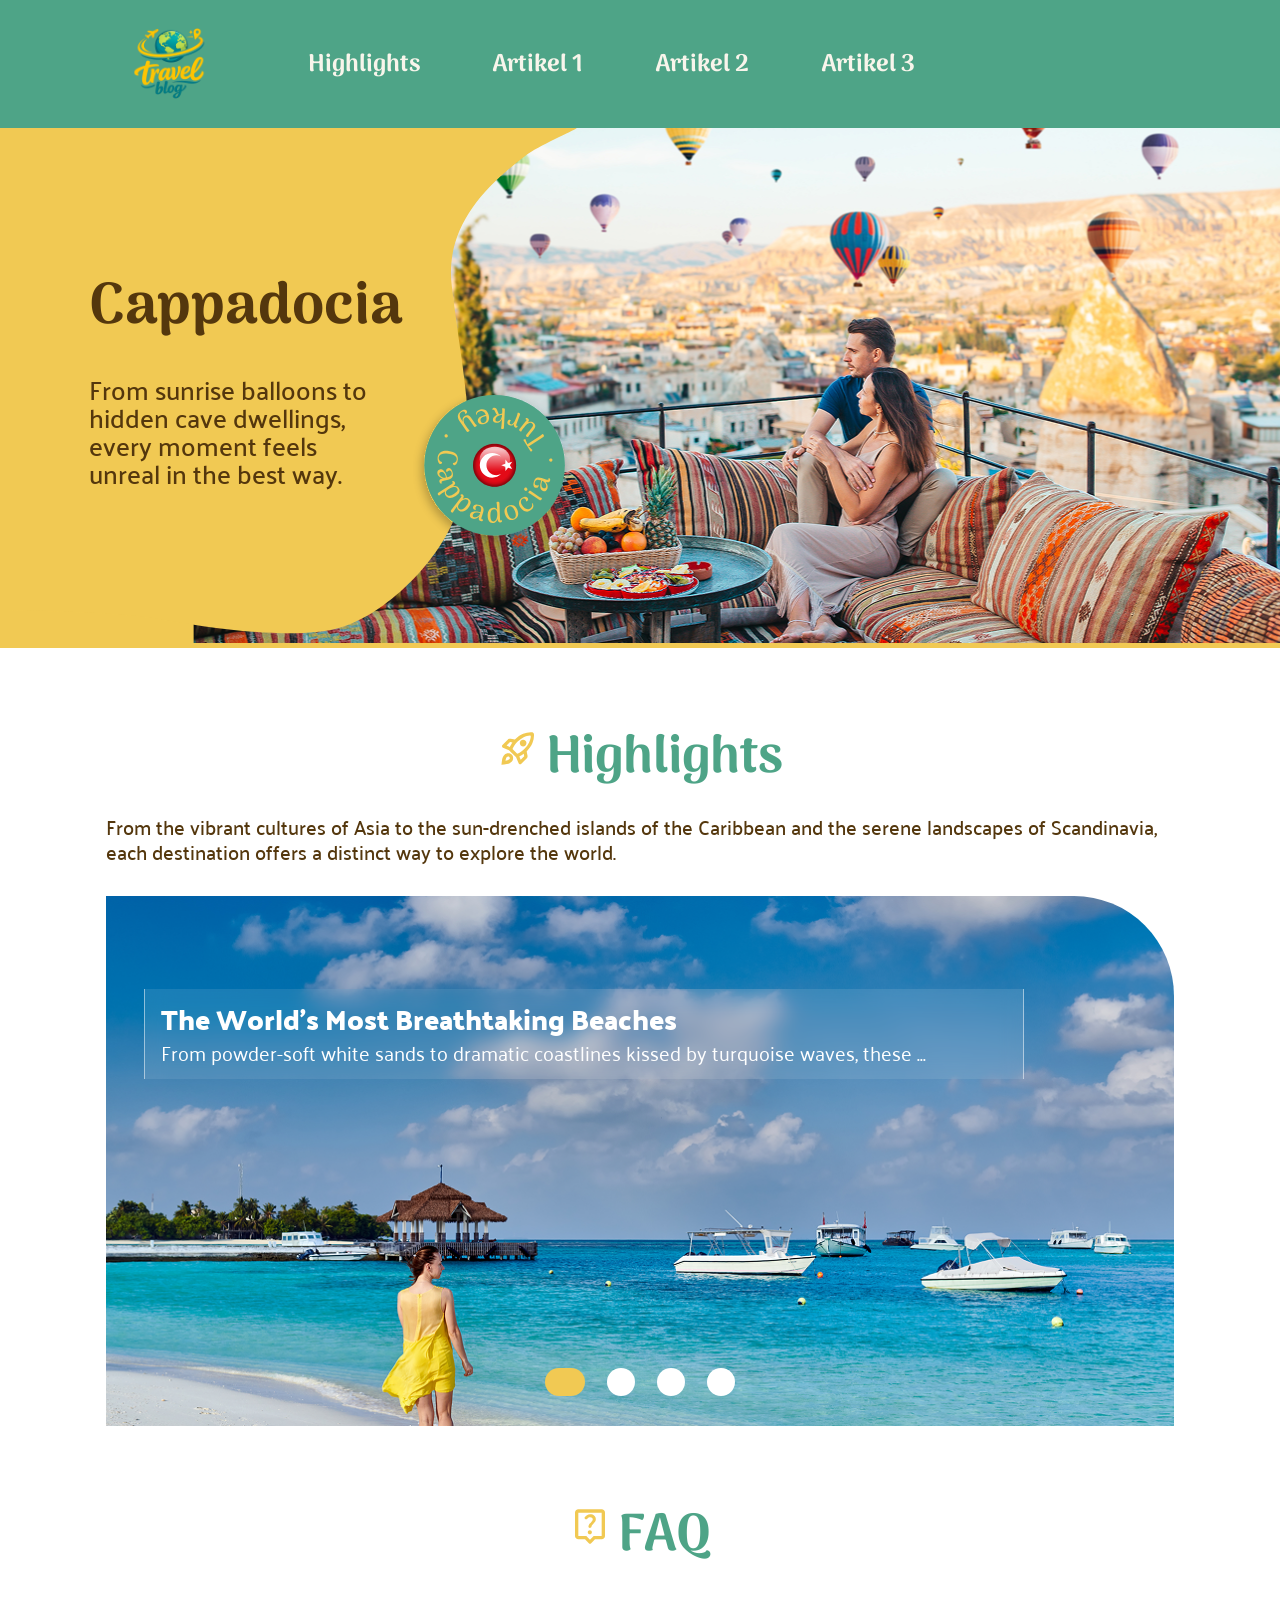
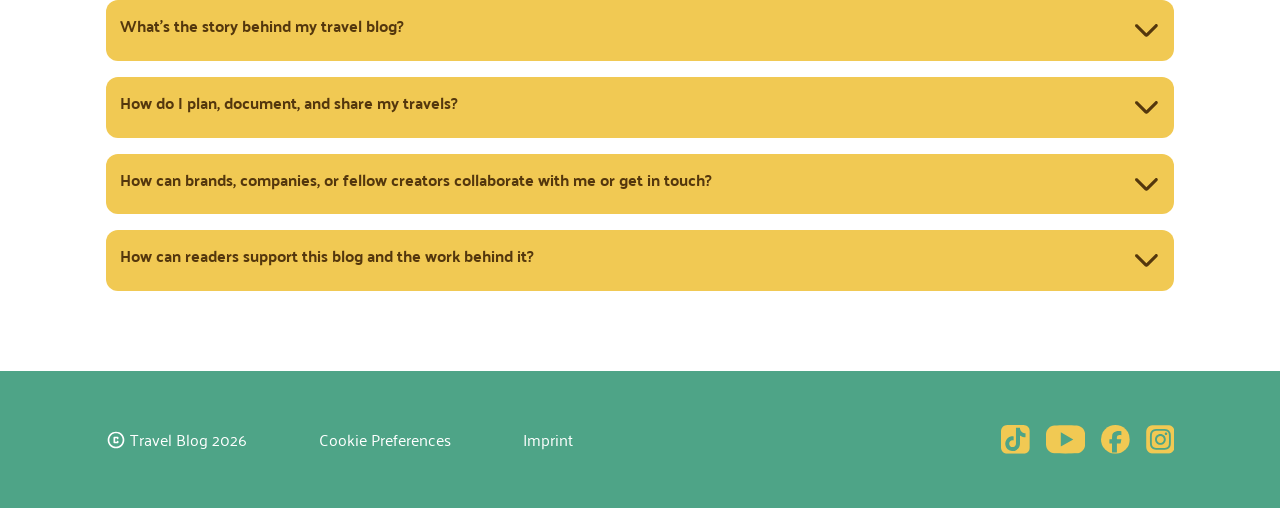
==== commit f296111f: "responsive" ====
--- a/index.html
+++ b/index.html
@@ -71,19 +71,13 @@
             <section class="hero">
                 <div class="balloons">
                     <div class="yellow_swirl">
-                        <div class="headline_hero">
+                        <div class="headline-hero">
                             <h1>Cappadocia</h1>
                             <p>
                                 From sunrise balloons to hidden cave dwellings,
                                 every moment feels unreal in the best way.
                             </p>
                         </div>
-
-                        <img
-                            class="img_test"
-                            src="./assets/png/swirl_desktop.svg"
-                            alt=""
-                        />
 
                         <img
                             class="circle"
@@ -96,7 +90,7 @@
 
             <section class="landingpage_wrapper">
                 <section id="highlights_link" class="highlights">
-                    <section class="highlights_head">
+                    <section class="highlights-head">
                         <h2>
                             <svg class="svg_large">
                                 <use
--- a/styles/standard.css
+++ b/styles/standard.css
@@ -17,6 +17,7 @@
     display: flex;
     flex-direction: column;
     width: 100%;
+    flex: 1;
 }
 
 svg {
--- a/styles/font.css
+++ b/styles/font.css
@@ -111,7 +111,7 @@
   font-size: clamp(1.18rem, 3vw, 2rem);
   line-height: 120%;
   font-weight: 600;
-  text-align: center;
+  text-align: cen;
   color: var(--braun);
 }
 
--- a/styles/landingpage.css
+++ b/styles/landingpage.css
@@ -1,310 +1,302 @@
 main {
-    display: flex;
-    align-items: center;
-    gap: 80px;
-    padding-bottom: 80px;
+  display: flex;
+  flex-direction: column;
+  align-items: center;
+  gap: 80px;
+  padding-bottom: 80px;
 }
 
 .landingpage_wrapper {
+  display: flex;
+  flex-direction: column;
+  justify-content: center;
+  align-items: center;
+  gap: 80px;
+
+  width: 100%;
+  max-width: 1440px;
+
+  padding: 0 var(--contentbegrenzung_landingpage);
+}
+
+.hero {
+  height: 520px;
+  width: 100%;
+  max-width: 1440px;
+  background-color: rgba(241, 201, 83, 1);
+}
+.balloons {
+  width: 100%;
+  max-width: 1440px;
+  height: 515px;
+  background: url(../assets/png/header-photo.png);
+  background-position-y: center;
+  background-position-x: 60%;
+  background-repeat: no-repeat;
+  background-size: cover;
+
+  position: relative;
+
+  .yellow_swirl {
+    z-index: 2;
+    position: absolute;
+    right: clamp(153px, calc(-29.857px + 57.143vw), 793px);
+
+    height: clamp(299px, calc(230.143px + 21.518vw), 540px);
+    width: clamp(359.44px, calc(277.28px + 25.675vw), 647px);
+
+    background: url(../assets/png/swirl_desktop.svg);
+    background-size: contain;
+    background-position: center;
+    background-repeat: no-repeat;
+  }
+
+  .circle {
+    width: 160px;
+    height: 160px;
+
+    position: absolute;
+    right: 5px;
+    bottom: clamp(18px, calc(-4.286px + 6.964vw), 96px);
+  }
+
+  .headline-hero {
+    position: absolute;
+    top: 50%;
+    transform: translateY(-50%);
+    right: clamp(200px, calc(298.462px + -9.615vw), 160px);
+    
+    z-index: 3;
+    height: auto;
+    width: clamp(200px, calc(-156.923px + 34.856vw), 345px);
     display: flex;
     flex-direction: column;
-    justify-content: center;
+    gap: 32px;
+
+    p {
+      font-family: "Palanquin";
+      font-weight: 500;
+      font-size: clamp(1.5rem, 2vw, 1.75rem);
+      line-height: 110%;
+      color: rgba(84, 55, 13, 1);
+    }
+  }
+}
+
+.highlights {
+  width: 100%;
+  max-width: 1440px;
+
+  display: flex;
+  justify-content: center;
+  align-items: center;
+  flex-direction: column;
+
+  gap: 32px;
+
+  .highlights-head {
+    display: flex;
+    flex-direction: column;
     align-items: center;
-    gap: 80px;
+    gap: 24px;
+
+    p {
+      font-family: "Palanquin";
+      font-weight: 500;
+      font-size: clamp(1rem, 1.6vw, 1.5rem);
+      line-height: 120%;
+      color: var(--braun);
+    }
+  }
+
+  .slider_highlights {
+    position: relative;
 
     width: 100%;
-    max-width: 1440px;
-
-    padding: 0 var(--contentbegrenzung_landingpage);
-}
-
-.hero {
-    height: 520px;
-    width: 100%;
-    max-width: 1440px;
-    background-color: rgba(241, 201, 83, 1);
-}
-.balloons {
-    width: 100%;
-    max-width: 1440px;
-    height: 515px;
-    background: url(../assets/png/header\ photo.png);
-    background-position-y: center;
-    background-position-x: 60%;
-    background-repeat: no-repeat;
-    background-size: cover;
-
-    position: relative;
-
-    .img_test {
-        /* z-index: 2; */
-        position: absolute;
-        object-fit: cover;
-        right: clamp(153px, calc(-29.857px + 57.143vw), 793px);
-        top: 0;
-
-        height: clamp(299px, calc(230.143px + 21.518vw), 540px);
-        width: 100;
-    }
-
-    .yellow_swirl {
-        z-index: 2;
-        height: 540px;
-        background-position-y: center;
-        background-repeat: no-repeat;
-
-        display: flex;
-        justify-content: center;
-        flex-direction: column;
-
-        padding: 0 var(--contentbegrenzung_landingpage);
-
-        position: relative;
-    }
-
-    .circle {
-        width: 160px;
-        height: auto;
-        /* transform: translate(330px, 110px); */
-
-        position: absolute;
-        right: clamp(144px, calc(-53.714px + 61.786vw), 836px);
-        top: clamp(121px, calc(74.429px + 14.554vw), 284px);
-    }
-
-    .headline_hero {
-        z-index: 2;
-        height: 230px;
-        /* width: 345px; */
-        width: clamp(200px, 20vw, 345px);
-        display: flex;
-        flex-direction: column;
-        gap: 32px;
-
-        p {
-            font-family: "Palanquin";
-            font-weight: 500;
-            font-size: clamp(1.5rem, 2vw, 1.75rem);
-            line-height: 110%;
-            color: rgba(84, 55, 13, 1);
-        }
-    }
-}
-
-.highlights {
-    width: 100%;
-    max-width: 1440px;
+    max-width: 1200px;
+    height: 530px;
 
     display: flex;
     justify-content: center;
     align-items: center;
-    flex-direction: column;
-
-    gap: 32px;
-
-    .highlights_head {
-        display: flex;
-        flex-direction: column;
-        align-items: center;
-        gap: 24px;
-
-        p {
+
+    overflow: hidden;
+    border-top-right-radius: 100px;
+
+    input {
+      z-index: 2;
+      display: none;
+    }
+
+    input[value="beach"]:checked ~ .slider_highlights_wrapper {
+      transform: translateX(0);
+    }
+
+    input[value="copenhagen"]:checked ~ .slider_highlights_wrapper {
+      transform: translateX(-25%);
+    }
+
+    input[value="pattaya"]:checked ~ .slider_highlights_wrapper {
+      transform: translateX(-50%);
+    }
+
+    input[value="fuji"]:checked ~ .slider_highlights_wrapper {
+      transform: translateX(-75%);
+    }
+
+    .slider_highlights_wrapper img {
+      object-fit: cover;
+    }
+
+    .slider_control {
+      z-index: 2;
+
+      position: absolute;
+      bottom: 30px;
+      gap: 22px;
+
+      display: flex;
+      justify-content: center;
+
+      label {
+        width: 28px;
+        height: 28px;
+        background: white;
+        border-radius: 50%;
+        cursor: pointer;
+
+        display: inline-block;
+
+        transition: var(--transition_slider);
+      }
+    }
+
+    #element_beach:checked ~ .slider_control label:nth-child(1),
+    #element_copenhagen:checked ~ .slider_control label:nth-child(2),
+    #element_pattaya:checked ~ .slider_control label:nth-child(3),
+    #element_fuji:checked ~ .slider_control label:nth-child(4) {
+      width: 40px;
+      height: 28px;
+      border-radius: 25px;
+      background: var(--gelb);
+      transition: all 250ms ease-in-out;
+    }
+
+    .slider_highlights_wrapper {
+      width: 400%;
+      position: absolute;
+      left: 0;
+
+      display: flex;
+      height: 100%;
+      transition: all 1s ease-in-out;
+
+      .slide {
+        height: 100%;
+        width: calc(100% / 4);
+        position: relative;
+
+        .slider_text {
+          z-index: 2;
+
+          position: absolute;
+          top: 93px;
+          left: clamp(14px, 3dvw, 38px);
+          right: clamp(14px, 3dvw, 38px);
+
+          width: auto;
+          max-width: 880px;
+          height: auto;
+          background-color: rgba(255, 255, 255, 0.1);
+          backdrop-filter: blur(10px);
+          border-left: solid 1px rgba(255, 255, 255, 0.5);
+          border-right: solid 1px rgba(255, 255, 255, 0.5);
+
+          gap: 8px;
+          padding: 16px;
+
+          display: flex;
+          flex-direction: column;
+
+          .headline {
+            font-size: clamp(1.5rem, 7vw, 1.75rem);
+            font-family: "Palanquin Dark";
+            font-weight: 600;
+            color: white;
+            line-height: 100%;
+          }
+
+          p {
             font-family: "Palanquin";
-            font-weight: 500;
-            font-size: clamp(1rem, 1.6vw, 1.5rem);
-            line-height: 120%;
-            color: var(--braun);
+            font-size: clamp(1.15rem, 2vw, 1.25rem);
+            line-height: 110%;
+            font-weight: 400;
+            color: white;
+          }
         }
-    }
-
-    .slider_highlights {
-        position: relative;
-
+      }
+
+      .slider_highlights_element {
+        height: 100%;
         width: 100%;
-        max-width: 1200px;
-        height: 530px;
-
-        display: flex;
-        justify-content: center;
-        align-items: center;
-
-        overflow: hidden;
-        border-top-right-radius: 100px;
-
-        input {
-            z-index: 2;
-            display: none;
-        }
-
-        input[value="beach"]:checked ~ .slider_highlights_wrapper {
-            transform: translateX(0);
-        }
-
-        input[value="copenhagen"]:checked ~ .slider_highlights_wrapper {
-            transform: translateX(-25%);
-        }
-
-        input[value="pattaya"]:checked ~ .slider_highlights_wrapper {
-            transform: translateX(-50%);
-        }
-
-        input[value="fuji"]:checked ~ .slider_highlights_wrapper {
-            transform: translateX(-75%);
-        }
-
-        .slider_highlights_wrapper img {
-            object-fit: cover;
-        }
-
-        .slider_control {
-            z-index: 2;
-
-            position: absolute;
-            bottom: 30px;
-            gap: 22px;
-
-            display: flex;
-            justify-content: center;
-
-            label {
-                width: 28px;
-                height: 28px;
-                background: white;
-                border-radius: 50%;
-                cursor: pointer;
-
-                display: inline-block;
-
-                transition: var(--transition_slider);
-            }
-        }
-
-        #element_beach:checked ~ .slider_control label:nth-child(1),
-        #element_copenhagen:checked ~ .slider_control label:nth-child(2),
-        #element_pattaya:checked ~ .slider_control label:nth-child(3),
-        #element_fuji:checked ~ .slider_control label:nth-child(4) {
-            width: 40px;
-            height: 28px;
-            border-radius: 25px;
-            background: var(--gelb);
-            transition: all 250ms ease-in-out;
-        }
-
-        .slider_highlights_wrapper {
-            width: 400%;
-            position: absolute;
-            left: 0;
-
-            display: flex;
-            height: 100%;
-            transition: all 1s ease-in-out;
-
-            .slide {
-                height: 100%;
-                width: calc(100% / 4);
-                position: relative;
-
-                .slider_text {
-                    z-index: 2;
-
-                    position: absolute;
-                    top: 93px;
-                    left: clamp(14px, 3dvw, 38px);
-                    right: clamp(14px, 3dvw, 38px);
-
-                    width: auto;
-                    max-width: 880px;
-                    height: auto;
-                    background-color: rgba(255, 255, 255, 0.1);
-                    backdrop-filter: blur(10px);
-                    border-left: solid 1px rgba(255, 255, 255, 0.5);
-                    border-right: solid 1px rgba(255, 255, 255, 0.5);
-
-                    gap: 8px;
-                    padding: 16px;
-
-                    display: flex;
-                    flex-direction: column;
-
-                    .headline {
-                        font-size: clamp(1.5rem, 7vw, 1.75rem);
-                        font-family: "Palanquin Dark";
-                        font-weight: 600;
-                        color: white;
-                        line-height: 100%;
-                    }
-
-                    p {
-                        font-family: "Palanquin";
-                        font-size: clamp(1.15rem, 2vw, 1.25rem);
-                        line-height: 110%;
-                        font-weight: 400;
-                        color: white;
-                    }
-                }
-            }
-
-            .slider_highlights_element {
-                height: 100%;
-                width: 100%;
-            }
-        }
-    }
+      }
+    }
+  }
 }
 
 .faq {
+  width: 100%;
+  max-width: 1440px;
+
+  display: flex;
+  flex-direction: column;
+  align-items: center;
+
+  gap: 32px;
+
+  .summaries {
     width: 100%;
-    max-width: 1440px;
-
     display: flex;
     flex-direction: column;
-    align-items: center;
-
-    gap: 32px;
-
-    .summaries {
-        width: 100%;
+    align-items: flex-start;
+
+    gap: 16px;
+
+    details {
+      width: 100%;
+      padding: 16px 14px;
+      background-color: var(--gelb);
+      border-radius: 12px;
+
+      summary {
+        list-style-type: none;
         display: flex;
-        flex-direction: column;
-        align-items: flex-start;
-
-        gap: 16px;
-
-        details {
-            width: 100%;
-            padding: 16px 14px;
-            background-color: var(--gelb);
-            border-radius: 12px;
-
-            summary {
-                list-style-type: none;
-                display: flex;
-                justify-content: space-between;
-                gap: 8px;
-
-                font-family: "Palanquin";
-                font-weight: 700;
-                line-height: 120%;
-                color: var(--braun);
-                font-size: 1rem;
-                line-height: 120%;
-            }
-
-            > p {
-                font-family: "Palanquin";
-                font-weight: 500;
-                line-height: 120%;
-                color: var(--braun);
-                font-size: 1rem;
-                background-color: white;
-
-                margin-top: 14px;
-                padding: 7px 14px;
-            }
-        }
-
-        details:open svg {
-            transform: rotate(180deg);
-        }
-    }
-}
+        justify-content: space-between;
+        gap: 8px;
+
+        font-family: "Palanquin";
+        font-weight: 700;
+        line-height: 120%;
+        color: var(--braun);
+        font-size: 1rem;
+        line-height: 120%;
+      }
+
+      > p {
+        font-family: "Palanquin";
+        font-weight: 500;
+        line-height: 120%;
+        color: var(--braun);
+        font-size: 1rem;
+        background-color: white;
+
+        margin-top: 14px;
+        padding: 7px 14px;
+      }
+    }
+
+    details:open svg {
+      transform: rotate(180deg);
+    }
+  }
+}
--- a/styles/responsivev2.css
+++ b/styles/responsivev2.css
@@ -1,232 +1,204 @@
 @media screen and (max-width: 1024px) {
-    body {
-        padding-bottom: 88px;
-    }
-
-    nav .nav_wrapper .nav_text {
+  body {
+    padding-bottom: 88px;
+  }
+
+  nav .nav_wrapper .nav_text,
+  .hero .headline-hero,
+  .highlights-head p {
+    display: none;
+  }
+
+  .slider_text p {
+    overflow: hidden;
+
+    display: -webkit-box;
+    max-width: 820px;
+    -webkit-line-clamp: 3;
+    line-clamp: 3;
+    -webkit-box-orient: vertical;
+  }
+}
+
+.beach_destinations {
+  display: flex;
+  flex-direction: column;
+  align-items: center;
+  gap: 16px;
+  width: 100%;
+  max-width: 1440px;
+  margin-bottom: 8px;
+
+  .carousel {
+    display: flex;
+    flex-direction: column;
+    align-items: center;
+    gap: 34px;
+
+    width: 100%;
+    height: 400px;
+
+    overflow: hidden;
+    /* position: relative; */
+
+    .cards {
+      display: flex;
+      width: 1000px;
+      height: 293px;
+
+      position: absolute;
+      top: 20px;
+      left: 50%;
+      margin-left: -100px;
+
+      img {
+        width: 200px;
+        height: 293px;
+        object-fit: cover;
+        border-radius: 16px;
+
+        transform: perspective(250px) rotateY(15deg) translateX(5px) scale(0.9);
+        transform-origin: 50% 50%;
+        z-index: 1;
+
+        box-shadow: -9px 5px 20px 0px rgba(0, 0, 0, 0.25);
+      }
+    }
+
+    input {
+      display: none;
+    }
+
+    .slider_control {
+      position: absolute;
+      bottom: 10px;
+      display: flex;
+      gap: 8px;
+      padding: 10px;
+
+      label {
+        height: 22px;
+        width: 22px;
+        background: var(--türkisLight);
+        border-radius: 50px;
+        cursor: pointer;
+        transition: var(--transition_slider);
+      }
+    }
+
+    #element_card1:checked ~ .cards {
+      transform: translateX(0px);
+    }
+
+    #element_card2:checked ~ .cards {
+      transform: translateX(-20%);
+    }
+
+    #element_card3:checked ~ .cards {
+      transform: translateX(-40%);
+    }
+
+    #element_card4:checked ~ .cards {
+      transform: translateX(-60%);
+    }
+
+    #element_card5:checked ~ .cards {
+      transform: translateX(-80%);
+    }
+
+    #element_card1:checked ~ .cards img:nth-child(1) ~ img,
+    #element_card2:checked ~ .cards img:nth-child(2) ~ img,
+    #element_card3:checked ~ .cards img:nth-child(3) ~ img,
+    #element_card4:checked ~ .cards img:nth-child(4) ~ img {
+      transform: perspective(250px) rotateY(-15deg) translateX(-5px) scale(0.9);
+    }
+
+    #element_card1:checked ~ .cards img:nth-child(1),
+    #element_card2:checked ~ .cards img:nth-child(2),
+    #element_card3:checked ~ .cards img:nth-child(3),
+    #element_card4:checked ~ .cards img:nth-child(4),
+    #element_card5:checked ~ .cards img:nth-child(5) {
+      transform: perspective(250px) rotateY(0deg) translateX(0px);
+      z-index: 2;
+    }
+
+    #element_card1:checked ~ .slider_control label:nth-child(1),
+    #element_card2:checked ~ .slider_control label:nth-child(2),
+    #element_card3:checked ~ .slider_control label:nth-child(3),
+    #element_card4:checked ~ .slider_control label:nth-child(4),
+    #element_card5:checked ~ .slider_control label:nth-child(5) {
+      width: 40px;
+      height: 22px;
+      border-radius: 50px;
+      background: var(--türkis);
+      transition: 250ms ease-in-out;
+    }
+  }
+}
+
+@media screen and (min-width: 721px) {
+  article .pro-tipps,
+  article .list {
+    padding: 0px clamp(0px, calc(-100.278px + 13.908vw), 100px);
+  }
+}
+
+@media screen and (min-width: 1025px) {
+  header {
+    justify-content: center;
+
+    .header_wrapper {
+      display: flex;
+      justify-content: flex-start;
+      align-items: center;
+      gap: 102px;
+      margin-left: 28px;
+
+      width: 100%;
+
+      a img {
+        height: 72px;
+        width: 72px;
+      }
+    }
+
+    nav {
+      position: static;
+      height: auto;
+      background-color: transparent;
+
+      justify-content: flex-start;
+      gap: 72px;
+
+      .nav_wrapper {
+        justify-content: flex-start;
+        gap: 72px;
+        padding: 0;
+      }
+
+      .nav_icon {
         display: none;
-    }
-
-    .hero {
-        .headline_hero {
-            display: none;
-        }
-    }
-
-    .highlights_head p {
-        display: none;
-    }
-
-    .slider_text p {
-        overflow: hidden;
-
-        display: -webkit-box;
-        max-width: 820px;
-        -webkit-line-clamp: 3;
-        line-clamp: 3;
-        -webkit-box-orient: vertical;
-    }
-
-    .beach_destinations {
-        display: flex;
-        flex-direction: column;
-        align-items: center;
-        gap: 16px;
-        width: 100%;
-        max-width: 1440px;
-        margin-bottom: 8px;
-
-        .carousel {
-            display: flex;
-            flex-direction: column;
-            align-items: center;
-            gap: 34px;
-
-            width: 100%;
-            height: 400px;
-
-            overflow: hidden;
-            /* position: relative; */
-
-            .cards {
-                display: flex;
-                width: 1000px;
-                height: 293px;
-
-                position: absolute;
-                top: 20px;
-                left: 50%;
-                margin-left: -100px;
-
-                img {
-                    width: 200px;
-                    height: 293px;
-                    object-fit: cover;
-                    border-radius: 16px;
-
-                    transform: perspective(250px) rotateY(15deg) translateX(5px)
-                        scale(0.9);
-                    transform-origin: 50% 50%;
-                    z-index: 1;
-
-                    box-shadow: -9px 5px 20px 0px rgba(0, 0, 0, 0.25);
-                }
-            }
-
-            input {
-                display: none;
-            }
-
-            .slider_control {
-                position: absolute;
-                bottom: 10px;
-                display: flex;
-                gap: 8px;
-                padding: 10px;
-
-                label {
-                    height: 22px;
-                    width: 22px;
-                    background: var(--türkisLight);
-                    border-radius: 50px;
-                    cursor: pointer;
-                    transition: var(--transition_slider);
-                }
-            }
-
-            #element_card1:checked ~ .cards {
-                transform: translateX(0px);
-            }
-
-            #element_card2:checked ~ .cards {
-                transform: translateX(-20%);
-            }
-
-            #element_card3:checked ~ .cards {
-                transform: translateX(-40%);
-            }
-
-            #element_card4:checked ~ .cards {
-                transform: translateX(-60%);
-            }
-
-            #element_card5:checked ~ .cards {
-                transform: translateX(-80%);
-            }
-
-            #element_card1:checked ~ .cards img:nth-child(1) ~ img,
-            #element_card2:checked ~ .cards img:nth-child(2) ~ img,
-            #element_card3:checked ~ .cards img:nth-child(3) ~ img,
-            #element_card4:checked ~ .cards img:nth-child(4) ~ img {
-                transform: perspective(250px) rotateY(-15deg) translateX(-5px)
-                    scale(0.9);
-            }
-
-            #element_card1:checked ~ .cards img:nth-child(1),
-            #element_card2:checked ~ .cards img:nth-child(2),
-            #element_card3:checked ~ .cards img:nth-child(3),
-            #element_card4:checked ~ .cards img:nth-child(4),
-            #element_card5:checked ~ .cards img:nth-child(5) {
-                transform: perspective(250px) rotateY(0deg) translateX(0px);
-                z-index: 2;
-            }
-
-            #element_card1:checked ~ .slider_control label:nth-child(1),
-            #element_card2:checked ~ .slider_control label:nth-child(2),
-            #element_card3:checked ~ .slider_control label:nth-child(3),
-            #element_card4:checked ~ .slider_control label:nth-child(4),
-            #element_card5:checked ~ .slider_control label:nth-child(5) {
-                width: 40px;
-                height: 22px;
-                border-radius: 50px;
-                background: var(--türkis);
-                transition: 250ms ease-in-out;
-            }
-        }
-    }
-}
-
-@media screen and (min-width: 1025px) {
-    body {
-        display: flex;
-        flex-direction: column;
-        min-height: 100dvh;
-    }
-
-    main {
-        flex: 1;
-    }
-
-    header {
-        justify-content: center;
-
-        .header_wrapper {
-            display: flex;
-            justify-content: flex-start;
-            align-items: center;
-            gap: 102px;
-            margin-left: 28px;
-
-            width: 100%;
-
-            a img {
-                height: 72px;
-                width: 72px;
-            }
-        }
-
-        nav {
-            position: static;
-            height: auto;
-            background-color: transparent;
-
-            justify-content: flex-start;
-            gap: 72px;
-
-            .nav_wrapper {
-                justify-content: flex-start;
-                gap: 72px;
-                padding: 0;
-            }
-
-            .nav_icon {
-                display: none;
-            }
-        }
-    }
-
-    .article_head {
-        .res_article_head {
-            display: flex;
-            flex-direction: row;
-            justify-content: space-between;
-            gap: 20px;
-            max-width: 1440px;
-            width: 100%;
-        }
-
-        info-div {
-            width: 20%;
-            height: fit-content;
-        }
-    }
-
-    /* .article_head {
-        display: flex;
-        flex-direction: row;
-        gap: 20px;
-
-        .heading_wrapper {
-            width: 75%;
-        }
-    }
-
-    .author_card {
-        height: 389px;
-        width: 272px;
-    } */
-
-    .article3 {
+      }
+    }
+  }
+
+  .article-head {
+    flex-direction: row;
+    justify-content: space-between;
+    gap: 27px;
+
+    align-items: stretch;
+
+    .info-div {
+      width: 75%;
+    }
+
+    .author-card {
+      width: 25%;
+    }
+  }
+
+  /* .article3 {
         .rain-periods {
             padding: 88px 0px;
 
@@ -278,85 +250,107 @@
                 gap: 24px;
             }
         }
-    }
-
-    footer .footer_content .copyright_section {
-        flex-direction: row-reverse;
-        gap: 72px;
-
-        .cookies {
-            order: -1;
-        }
-    }
-
-    .beach_destinations {
+    } */
+
+  footer .footer_content .copyright_section {
+    flex-direction: row-reverse;
+    gap: 72px;
+
+    .cookies {
+      order: -1;
+    }
+  }
+
+  .beach_destinations {
+    width: 100%;
+    max-width: 1440px;
+    padding: 0px clamp(0px, calc(-123.494px + 12.048vw), 50px);
+
+    display: flex;
+    flex-direction: column;
+    align-items: center;
+    justify-content: center;
+    gap: 64px;
+
+    input {
+      display: none;
+    }
+
+    .carousel {
+      height: auto;
+      width: 100%;
+      max-width: 1440px;
+      display: flex;
+      justify-content: center;
+
+      .cards {
+        height: 520px;
         width: 100%;
         max-width: 1440px;
-        padding: 88px var(--contentbegrenzung_landingpage);
 
         display: flex;
-        flex-direction: column;
+        justify-content: center;
         align-items: center;
-        justify-content: center;
-        gap: 64px;
-
-        input {
-            display: none;
+        transform: translateX(100px);
+
+        .carousel_img {
+          width: clamp(200px, calc(171.429px + 8.929vw), 300px);
+          height: clamp(293px, calc(-70.072px + 35.422vw), 440px);
+          object-fit: cover;
+          border-radius: 16px;
+
+          transform: perspective(300px) rotateY(15deg) translateX(-120px)
+            scale(0.8);
+          transform-origin: 50% 50%;
+
+          margin-right: -100px;
+          margin-left: 0px;
+
+          box-shadow: -9px 5px 20px 0px rgba(0, 0, 0, 0.25);
+
+          transition: var(--transition_slider);
         }
-
-        .carousel {
-            height: auto;
-            width: 100%;
-            max-width: 1440px;
-            display: flex;
-            justify-content: center;
-
-            .cards {
-                height: 520px;
-                width: 100%;
-                max-width: 1440px;
-
-                display: flex;
-                justify-content: center;
-                align-items: center;
-                transform: translateX(100px);
-
-                .carousel_img {
-                    width: 300px;
-                    height: 440px;
-                    object-fit: cover;
-                    border-radius: 16px;
-
-                    transform: perspective(300px) rotateY(15deg)
-                        translateX(-120px) scale(0.9);
-                    transform-origin: 50% 50%;
-
-                    margin-right: -100px;
-                    margin-left: 0px;
-
-                    box-shadow: -9px 5px 20px 0px rgba(0, 0, 0, 0.25);
-
-                    transition: var(--transition_slider);
-                }
-            }
-
-            .carousel_img:hover {
-                transform: perspective(300px) rotateY(0deg) translateX(0px)
-                    scale(1.2);
-                z-index: 2;
-            }
-
-            .carousel_img:hover ~ .carousel_img {
-                transform: perspective(300px) rotateY(-15deg) translateX(120px)
-                    scale(0.9);
-                z-index: 2;
-            }
-        }
-    }
+      }
+
+      .carousel_img:hover {
+        transform: perspective(300px) rotateY(0deg) translateX(0px) scale(1.2);
+        z-index: 2;
+      }
+
+      .carousel_img:hover ~ .carousel_img {
+        transform: perspective(300px) rotateY(-15deg) translateX(120px)
+          scale(0.8);
+        z-index: 2;
+      }
+    }
+  }
+
+  #article-3 .diagrams-bottom {
+    flex-direction: row;
+    width: 100%;
+    padding: 0px clamp(0px, calc(-98.795px + 9.639vw), 40px);
+  }
+
+  #article-3 .beach-activities {
+    padding: 0;
+    gap: 0;
+    justify-content: space-between;
+  }
+
+  #article-3 .expenses {
+    padding: 0;
+    gap: 0;
+    justify-content: space-between;
+  }
+
+  #article-3 .text-expenses {
+    display: flex;
+    flex-direction: column;
+  }
 }
 
 /* @media screen and (min-width: 1441px) {
     main {
         padding: 0px max(120px, calc(50% - 720px));
-    }
-} */
+    
+} }*/
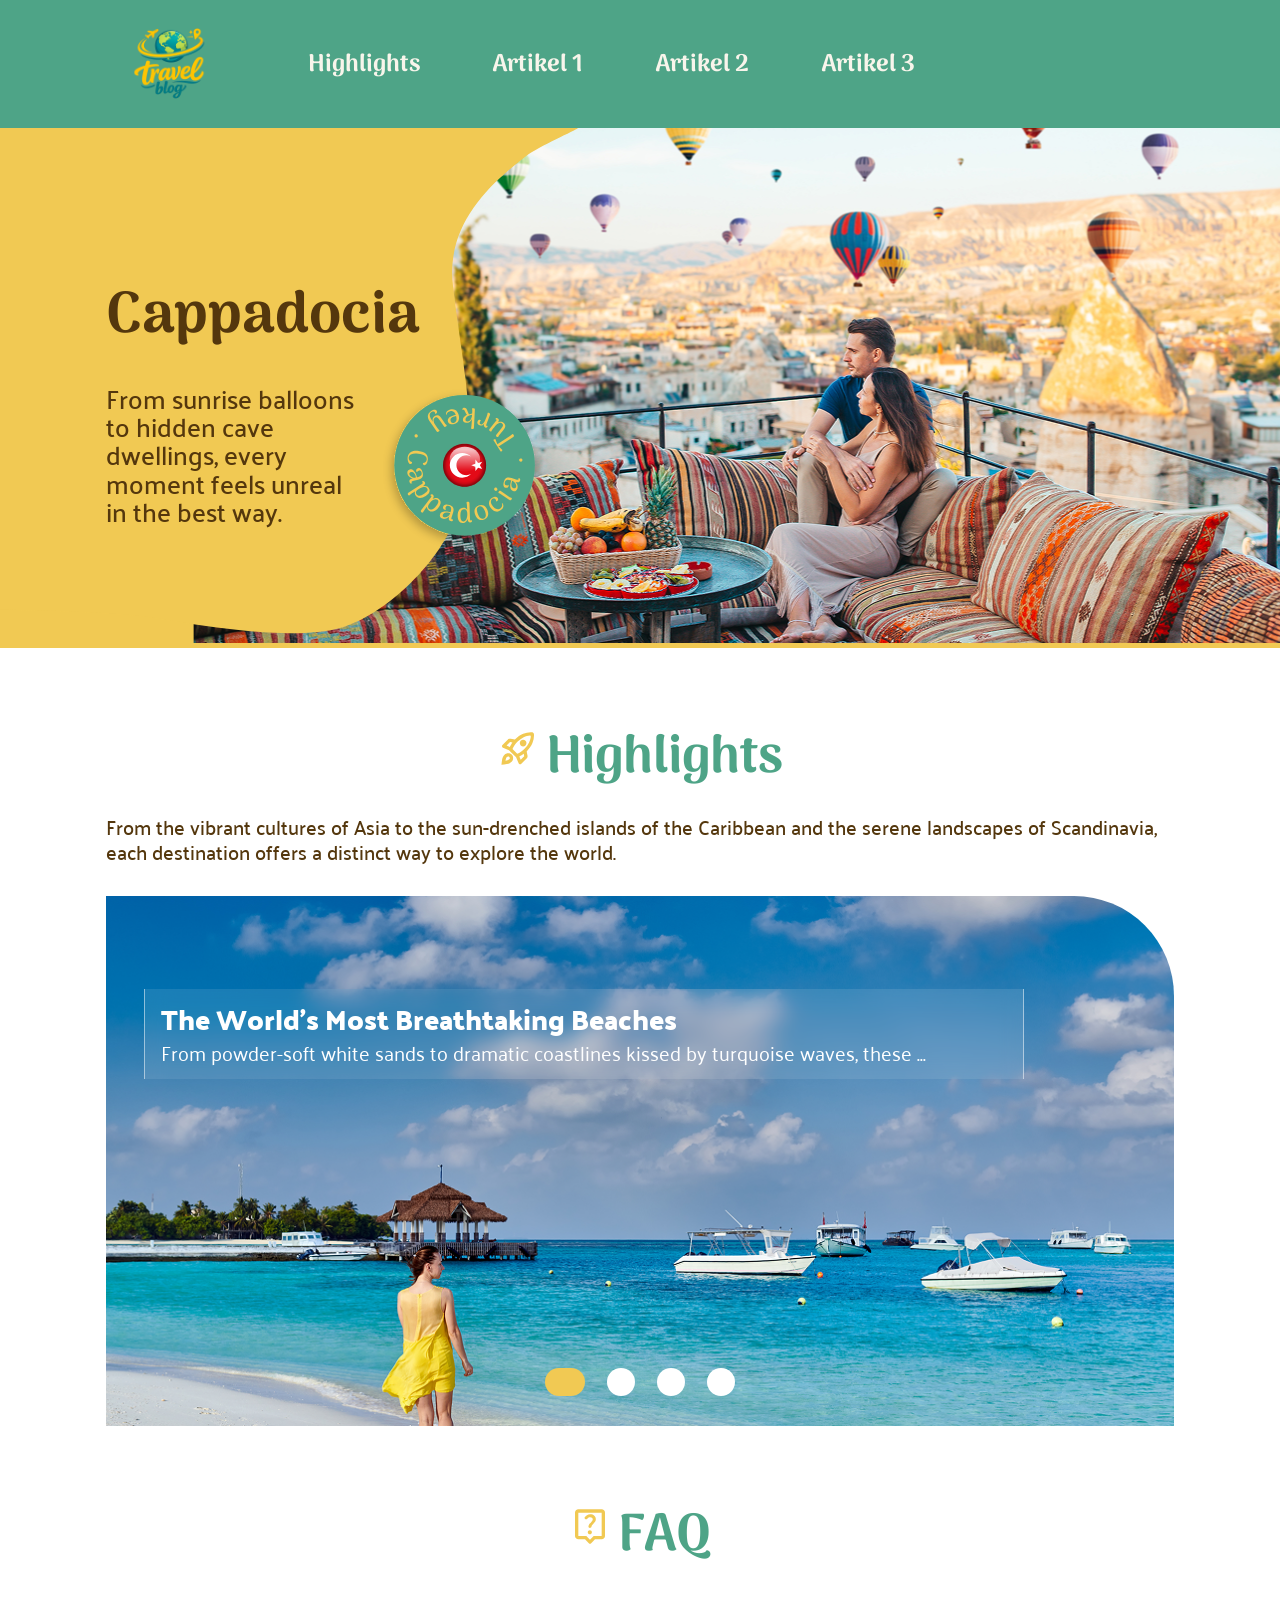
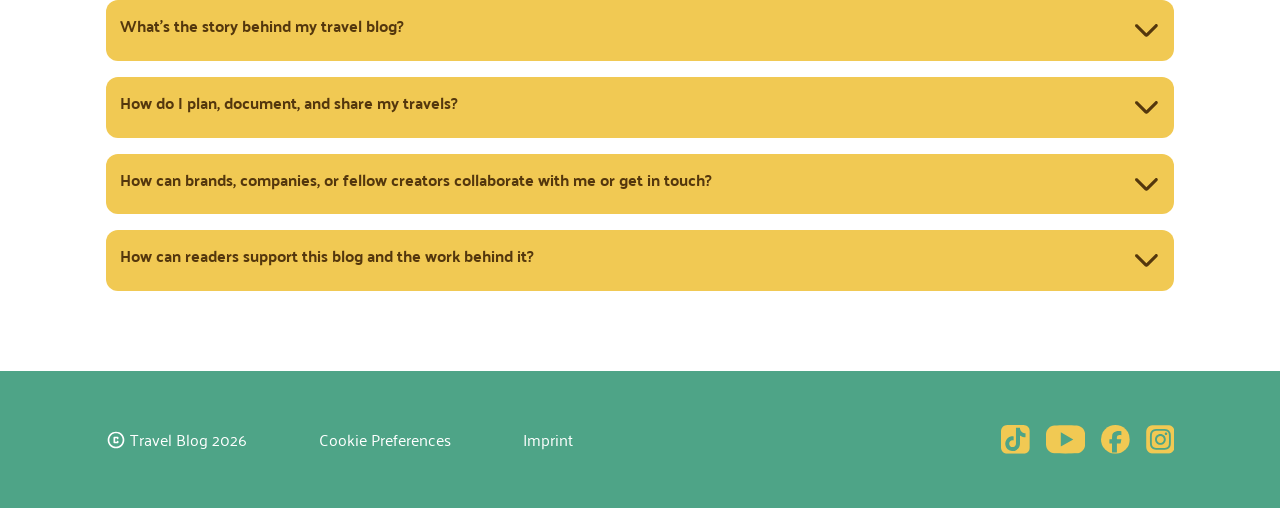
==== commit 0e228143: "Merge branch 'dev2' into artcile3-responsive" ====
--- a/index.html
+++ b/index.html
@@ -71,13 +71,19 @@
             <section class="hero">
                 <div class="balloons">
                     <div class="yellow_swirl">
-                        <div class="headline-hero">
+                        <div class="headline_hero">
                             <h1>Cappadocia</h1>
                             <p>
                                 From sunrise balloons to hidden cave dwellings,
                                 every moment feels unreal in the best way.
                             </p>
                         </div>
+
+                        <img
+                            class="img_test"
+                            src="./assets/png/swirl_desktop.svg"
+                            alt=""
+                        />
 
                         <img
                             class="circle"
@@ -90,7 +96,7 @@
 
             <section class="landingpage_wrapper">
                 <section id="highlights_link" class="highlights">
-                    <section class="highlights-head">
+                    <section class="highlights_head">
                         <h2>
                             <svg class="svg_large">
                                 <use
--- a/styles/font.css
+++ b/styles/font.css
@@ -111,7 +111,7 @@
   font-size: clamp(1.18rem, 3vw, 2rem);
   line-height: 120%;
   font-weight: 600;
-  text-align: cen;
+  text-align: center;
   color: var(--braun);
 }
 
--- a/styles/landingpage.css
+++ b/styles/landingpage.css
@@ -7,296 +7,305 @@
 }
 
 .landingpage_wrapper {
-  display: flex;
-  flex-direction: column;
-  justify-content: center;
-  align-items: center;
-  gap: 80px;
-
-  width: 100%;
-  max-width: 1440px;
-
-  padding: 0 var(--contentbegrenzung_landingpage);
-}
-
-.hero {
-  height: 520px;
-  width: 100%;
-  max-width: 1440px;
-  background-color: rgba(241, 201, 83, 1);
-}
-.balloons {
-  width: 100%;
-  max-width: 1440px;
-  height: 515px;
-  background: url(../assets/png/header-photo.png);
-  background-position-y: center;
-  background-position-x: 60%;
-  background-repeat: no-repeat;
-  background-size: cover;
-
-  position: relative;
-
-  .yellow_swirl {
-    z-index: 2;
-    position: absolute;
-    right: clamp(153px, calc(-29.857px + 57.143vw), 793px);
-
-    height: clamp(299px, calc(230.143px + 21.518vw), 540px);
-    width: clamp(359.44px, calc(277.28px + 25.675vw), 647px);
-
-    background: url(../assets/png/swirl_desktop.svg);
-    background-size: contain;
-    background-position: center;
-    background-repeat: no-repeat;
-  }
-
-  .circle {
-    width: 160px;
-    height: 160px;
-
-    position: absolute;
-    right: 5px;
-    bottom: clamp(18px, calc(-4.286px + 6.964vw), 96px);
-  }
-
-  .headline-hero {
-    position: absolute;
-    top: 50%;
-    transform: translateY(-50%);
-    right: clamp(200px, calc(298.462px + -9.615vw), 160px);
-    
-    z-index: 3;
-    height: auto;
-    width: clamp(200px, calc(-156.923px + 34.856vw), 345px);
     display: flex;
     flex-direction: column;
+    justify-content: center;
+    align-items: center;
+    gap: 80px;
+
+    width: 100%;
+    max-width: 1440px;
+
+    padding: 0 var(--contentbegrenzung_landingpage);
+}
+
+.hero {
+    height: 520px;
+    width: 100%;
+    max-width: 1440px;
+    background-color: rgba(241, 201, 83, 1);
+}
+.balloons {
+    width: 100%;
+    max-width: 1440px;
+    height: 515px;
+    background: url(../assets/png/header\ photo.png);
+    background-position-y: center;
+    background-position-x: 60%;
+    background-repeat: no-repeat;
+    background-size: cover;
+
+    position: relative;
+
+    .img_test {
+        /* z-index: 2; */
+        position: absolute;
+        object-fit: cover;
+        right: clamp(153px, calc(-29.857px + 57.143vw), 793px);
+        top: 0;
+
+        height: clamp(299px, calc(230.143px + 21.518vw), 540px);
+        width: 100;
+    }
+
+    .yellow_swirl {
+        z-index: 2;
+        height: 540px;
+        background-position-y: center;
+        background-repeat: no-repeat;
+
+        display: flex;
+        justify-content: center;
+        flex-direction: column;
+
+        padding: 0 var(--contentbegrenzung_landingpage);
+
+        position: relative;
+    }
+
+    .circle {
+        width: 160px;
+        height: auto;
+        /* transform: translate(330px, 110px); */
+
+        position: absolute;
+        right: clamp(144px, calc(-53.714px + 61.786vw), 836px);
+        top: clamp(121px, calc(74.429px + 14.554vw), 284px);
+    }
+
+    .headline_hero {
+        z-index: 2;
+        height: 230px;
+        /* width: 345px; */
+        width: clamp(200px, 20vw, 345px);
+        display: flex;
+        flex-direction: column;
+        gap: 32px;
+
+        p {
+            font-family: "Palanquin";
+            font-weight: 500;
+            font-size: clamp(1.5rem, 2vw, 1.75rem);
+            line-height: 110%;
+            color: rgba(84, 55, 13, 1);
+        }
+    }
+}
+
+.highlights {
+    width: 100%;
+    max-width: 1440px;
+
+    display: flex;
+    justify-content: center;
+    align-items: center;
+    flex-direction: column;
+
     gap: 32px;
 
-    p {
-      font-family: "Palanquin";
-      font-weight: 500;
-      font-size: clamp(1.5rem, 2vw, 1.75rem);
-      line-height: 110%;
-      color: rgba(84, 55, 13, 1);
-    }
-  }
-}
-
-.highlights {
-  width: 100%;
-  max-width: 1440px;
-
-  display: flex;
-  justify-content: center;
-  align-items: center;
-  flex-direction: column;
-
-  gap: 32px;
-
-  .highlights-head {
+    .highlights_head {
+        display: flex;
+        flex-direction: column;
+        align-items: center;
+        gap: 24px;
+
+        p {
+            font-family: "Palanquin";
+            font-weight: 500;
+            font-size: clamp(1rem, 1.6vw, 1.5rem);
+            line-height: 120%;
+            color: var(--braun);
+        }
+    }
+
+    .slider_highlights {
+        position: relative;
+
+        width: 100%;
+        max-width: 1200px;
+        height: 530px;
+
+        display: flex;
+        justify-content: center;
+        align-items: center;
+
+        overflow: hidden;
+        border-top-right-radius: 100px;
+
+        input {
+            z-index: 2;
+            display: none;
+        }
+
+        input[value="beach"]:checked ~ .slider_highlights_wrapper {
+            transform: translateX(0);
+        }
+
+        input[value="copenhagen"]:checked ~ .slider_highlights_wrapper {
+            transform: translateX(-25%);
+        }
+
+        input[value="pattaya"]:checked ~ .slider_highlights_wrapper {
+            transform: translateX(-50%);
+        }
+
+        input[value="fuji"]:checked ~ .slider_highlights_wrapper {
+            transform: translateX(-75%);
+        }
+
+        .slider_highlights_wrapper img {
+            object-fit: cover;
+        }
+
+        .slider_control {
+            z-index: 2;
+
+            position: absolute;
+            bottom: 30px;
+            gap: 22px;
+
+            display: flex;
+            justify-content: center;
+
+            label {
+                width: 28px;
+                height: 28px;
+                background: white;
+                border-radius: 50%;
+                cursor: pointer;
+
+                display: inline-block;
+
+                transition: var(--transition_slider);
+            }
+        }
+
+        #element_beach:checked ~ .slider_control label:nth-child(1),
+        #element_copenhagen:checked ~ .slider_control label:nth-child(2),
+        #element_pattaya:checked ~ .slider_control label:nth-child(3),
+        #element_fuji:checked ~ .slider_control label:nth-child(4) {
+            width: 40px;
+            height: 28px;
+            border-radius: 25px;
+            background: var(--gelb);
+            transition: all 250ms ease-in-out;
+        }
+
+        .slider_highlights_wrapper {
+            width: 400%;
+            position: absolute;
+            left: 0;
+
+            display: flex;
+            height: 100%;
+            transition: all 1s ease-in-out;
+
+            .slide {
+                height: 100%;
+                width: calc(100% / 4);
+                position: relative;
+
+                .slider_text {
+                    z-index: 2;
+
+                    position: absolute;
+                    top: 93px;
+                    left: clamp(14px, 3dvw, 38px);
+                    right: clamp(14px, 3dvw, 38px);
+
+                    width: auto;
+                    max-width: 880px;
+                    height: auto;
+                    background-color: rgba(255, 255, 255, 0.1);
+                    backdrop-filter: blur(10px);
+                    border-left: solid 1px rgba(255, 255, 255, 0.5);
+                    border-right: solid 1px rgba(255, 255, 255, 0.5);
+
+                    gap: 8px;
+                    padding: 16px;
+
+                    display: flex;
+                    flex-direction: column;
+
+                    .headline {
+                        font-size: clamp(1.5rem, 7vw, 1.75rem);
+                        font-family: "Palanquin Dark";
+                        font-weight: 600;
+                        color: white;
+                        line-height: 100%;
+                    }
+
+                    p {
+                        font-family: "Palanquin";
+                        font-size: clamp(1.15rem, 2vw, 1.25rem);
+                        line-height: 110%;
+                        font-weight: 400;
+                        color: white;
+                    }
+                }
+            }
+
+            .slider_highlights_element {
+                height: 100%;
+                width: 100%;
+            }
+        }
+    }
+}
+
+.faq {
+    width: 100%;
+    max-width: 1440px;
+
     display: flex;
     flex-direction: column;
     align-items: center;
-    gap: 24px;
-
-    p {
-      font-family: "Palanquin";
-      font-weight: 500;
-      font-size: clamp(1rem, 1.6vw, 1.5rem);
-      line-height: 120%;
-      color: var(--braun);
-    }
-  }
-
-  .slider_highlights {
-    position: relative;
-
-    width: 100%;
-    max-width: 1200px;
-    height: 530px;
-
-    display: flex;
-    justify-content: center;
-    align-items: center;
-
-    overflow: hidden;
-    border-top-right-radius: 100px;
-
-    input {
-      z-index: 2;
-      display: none;
-    }
-
-    input[value="beach"]:checked ~ .slider_highlights_wrapper {
-      transform: translateX(0);
-    }
-
-    input[value="copenhagen"]:checked ~ .slider_highlights_wrapper {
-      transform: translateX(-25%);
-    }
-
-    input[value="pattaya"]:checked ~ .slider_highlights_wrapper {
-      transform: translateX(-50%);
-    }
-
-    input[value="fuji"]:checked ~ .slider_highlights_wrapper {
-      transform: translateX(-75%);
-    }
-
-    .slider_highlights_wrapper img {
-      object-fit: cover;
-    }
-
-    .slider_control {
-      z-index: 2;
-
-      position: absolute;
-      bottom: 30px;
-      gap: 22px;
-
-      display: flex;
-      justify-content: center;
-
-      label {
-        width: 28px;
-        height: 28px;
-        background: white;
-        border-radius: 50%;
-        cursor: pointer;
-
-        display: inline-block;
-
-        transition: var(--transition_slider);
-      }
-    }
-
-    #element_beach:checked ~ .slider_control label:nth-child(1),
-    #element_copenhagen:checked ~ .slider_control label:nth-child(2),
-    #element_pattaya:checked ~ .slider_control label:nth-child(3),
-    #element_fuji:checked ~ .slider_control label:nth-child(4) {
-      width: 40px;
-      height: 28px;
-      border-radius: 25px;
-      background: var(--gelb);
-      transition: all 250ms ease-in-out;
-    }
-
-    .slider_highlights_wrapper {
-      width: 400%;
-      position: absolute;
-      left: 0;
-
-      display: flex;
-      height: 100%;
-      transition: all 1s ease-in-out;
-
-      .slide {
-        height: 100%;
-        width: calc(100% / 4);
-        position: relative;
-
-        .slider_text {
-          z-index: 2;
-
-          position: absolute;
-          top: 93px;
-          left: clamp(14px, 3dvw, 38px);
-          right: clamp(14px, 3dvw, 38px);
-
-          width: auto;
-          max-width: 880px;
-          height: auto;
-          background-color: rgba(255, 255, 255, 0.1);
-          backdrop-filter: blur(10px);
-          border-left: solid 1px rgba(255, 255, 255, 0.5);
-          border-right: solid 1px rgba(255, 255, 255, 0.5);
-
-          gap: 8px;
-          padding: 16px;
-
-          display: flex;
-          flex-direction: column;
-
-          .headline {
-            font-size: clamp(1.5rem, 7vw, 1.75rem);
-            font-family: "Palanquin Dark";
-            font-weight: 600;
-            color: white;
-            line-height: 100%;
-          }
-
-          p {
-            font-family: "Palanquin";
-            font-size: clamp(1.15rem, 2vw, 1.25rem);
-            line-height: 110%;
-            font-weight: 400;
-            color: white;
-          }
-        }
-      }
-
-      .slider_highlights_element {
-        height: 100%;
+
+    gap: 32px;
+
+    .summaries {
         width: 100%;
-      }
-    }
-  }
-}
-
-.faq {
-  width: 100%;
-  max-width: 1440px;
-
-  display: flex;
-  flex-direction: column;
-  align-items: center;
-
-  gap: 32px;
-
-  .summaries {
-    width: 100%;
-    display: flex;
-    flex-direction: column;
-    align-items: flex-start;
-
-    gap: 16px;
-
-    details {
-      width: 100%;
-      padding: 16px 14px;
-      background-color: var(--gelb);
-      border-radius: 12px;
-
-      summary {
-        list-style-type: none;
-        display: flex;
-        justify-content: space-between;
-        gap: 8px;
-
-        font-family: "Palanquin";
-        font-weight: 700;
-        line-height: 120%;
-        color: var(--braun);
-        font-size: 1rem;
-        line-height: 120%;
-      }
-
-      > p {
-        font-family: "Palanquin";
-        font-weight: 500;
-        line-height: 120%;
-        color: var(--braun);
-        font-size: 1rem;
-        background-color: white;
-
-        margin-top: 14px;
-        padding: 7px 14px;
-      }
-    }
-
-    details:open svg {
-      transform: rotate(180deg);
-    }
-  }
-}
+        display: flex;
+        flex-direction: column;
+        align-items: flex-start;
+
+        gap: 16px;
+
+        details {
+            width: 100%;
+            padding: 16px 14px;
+            background-color: var(--gelb);
+            border-radius: 12px;
+
+            summary {
+                list-style-type: none;
+                display: flex;
+                justify-content: space-between;
+                gap: 8px;
+
+                font-family: "Palanquin";
+                font-weight: 700;
+                line-height: 120%;
+                color: var(--braun);
+                font-size: 1rem;
+                line-height: 120%;
+            }
+
+            > p {
+                font-family: "Palanquin";
+                font-weight: 500;
+                line-height: 120%;
+                color: var(--braun);
+                font-size: 1rem;
+                background-color: white;
+
+                margin-top: 14px;
+                padding: 7px 14px;
+            }
+        }
+
+        details:open svg {
+            transform: rotate(180deg);
+        }
+    }
+}
--- a/styles/responsivev2.css
+++ b/styles/responsivev2.css
@@ -1,204 +1,228 @@
 @media screen and (max-width: 1024px) {
-  body {
-    padding-bottom: 88px;
-  }
-
-  nav .nav_wrapper .nav_text,
-  .hero .headline-hero,
-  .highlights-head p {
-    display: none;
-  }
-
-  .slider_text p {
-    overflow: hidden;
-
-    display: -webkit-box;
-    max-width: 820px;
-    -webkit-line-clamp: 3;
-    line-clamp: 3;
-    -webkit-box-orient: vertical;
-  }
+    body {
+        padding-bottom: 88px;
+    }
+
+    nav .nav_wrapper .nav_text {
+        display: none;
+    }
+
+    .headline_hero {
+        display: none;
+    }
+
+    .highlights_head p {
+        display: none;
+    }
+
+    .slider_text p {
+        overflow: hidden;
+
+        display: -webkit-box;
+        max-width: 820px;
+        -webkit-line-clamp: 3;
+        line-clamp: 3;
+        -webkit-box-orient: vertical;
+    }
+
+    .beach_destinations {
+        display: flex;
+        flex-direction: column;
+        align-items: center;
+        gap: 16px;
+        width: 100%;
+        max-width: 1440px;
+        margin-bottom: 8px;
+
+        .carousel {
+            display: flex;
+            flex-direction: column;
+            align-items: center;
+            gap: 34px;
+
+            width: 100%;
+            height: 400px;
+
+            overflow: hidden;
+            /* position: relative; */
+
+            .cards {
+                display: flex;
+                width: 1000px;
+                height: 293px;
+
+                position: absolute;
+                top: 20px;
+                left: 50%;
+                margin-left: -100px;
+
+                img {
+                    width: 200px;
+                    height: 293px;
+                    object-fit: cover;
+                    border-radius: 16px;
+
+                    transform: perspective(250px) rotateY(15deg) translateX(5px)
+                        scale(0.9);
+                    transform-origin: 50% 50%;
+                    z-index: 1;
+
+                    box-shadow: -9px 5px 20px 0px rgba(0, 0, 0, 0.25);
+                }
+            }
+
+            input {
+                display: none;
+            }
+
+            .slider_control {
+                position: absolute;
+                bottom: 10px;
+                display: flex;
+                gap: 8px;
+                padding: 10px;
+
+                label {
+                    height: 22px;
+                    width: 22px;
+                    background: var(--türkisLight);
+                    border-radius: 50px;
+                    cursor: pointer;
+                    transition: var(--transition_slider);
+                }
+            }
+
+            #element_card1:checked ~ .cards {
+                transform: translateX(0px);
+            }
+
+            #element_card2:checked ~ .cards {
+                transform: translateX(-20%);
+            }
+
+            #element_card3:checked ~ .cards {
+                transform: translateX(-40%);
+            }
+
+            #element_card4:checked ~ .cards {
+                transform: translateX(-60%);
+            }
+
+            #element_card5:checked ~ .cards {
+                transform: translateX(-80%);
+            }
+
+            #element_card1:checked ~ .cards img:nth-child(1) ~ img,
+            #element_card2:checked ~ .cards img:nth-child(2) ~ img,
+            #element_card3:checked ~ .cards img:nth-child(3) ~ img,
+            #element_card4:checked ~ .cards img:nth-child(4) ~ img {
+                transform: perspective(250px) rotateY(-15deg) translateX(-5px)
+                    scale(0.9);
+            }
+
+            #element_card1:checked ~ .cards img:nth-child(1),
+            #element_card2:checked ~ .cards img:nth-child(2),
+            #element_card3:checked ~ .cards img:nth-child(3),
+            #element_card4:checked ~ .cards img:nth-child(4),
+            #element_card5:checked ~ .cards img:nth-child(5) {
+                transform: perspective(250px) rotateY(0deg) translateX(0px);
+                z-index: 2;
+            }
+
+            #element_card1:checked ~ .slider_control label:nth-child(1),
+            #element_card2:checked ~ .slider_control label:nth-child(2),
+            #element_card3:checked ~ .slider_control label:nth-child(3),
+            #element_card4:checked ~ .slider_control label:nth-child(4),
+            #element_card5:checked ~ .slider_control label:nth-child(5) {
+                width: 40px;
+                height: 22px;
+                border-radius: 50px;
+                background: var(--türkis);
+                transition: 250ms ease-in-out;
+            }
+        }
+    }
 }
 
-.beach_destinations {
-  display: flex;
-  flex-direction: column;
-  align-items: center;
-  gap: 16px;
-  width: 100%;
-  max-width: 1440px;
-  margin-bottom: 8px;
-
-  .carousel {
-    display: flex;
-    flex-direction: column;
-    align-items: center;
-    gap: 34px;
-
-    width: 100%;
-    height: 400px;
-
-    overflow: hidden;
-    /* position: relative; */
-
-    .cards {
-      display: flex;
-      width: 1000px;
-      height: 293px;
-
-      position: absolute;
-      top: 20px;
-      left: 50%;
-      margin-left: -100px;
-
-      img {
-        width: 200px;
-        height: 293px;
-        object-fit: cover;
-        border-radius: 16px;
-
-        transform: perspective(250px) rotateY(15deg) translateX(5px) scale(0.9);
-        transform-origin: 50% 50%;
-        z-index: 1;
-
-        box-shadow: -9px 5px 20px 0px rgba(0, 0, 0, 0.25);
-      }
-    }
-
-    input {
-      display: none;
-    }
-
-    .slider_control {
-      position: absolute;
-      bottom: 10px;
-      display: flex;
-      gap: 8px;
-      padding: 10px;
-
-      label {
-        height: 22px;
-        width: 22px;
-        background: var(--türkisLight);
-        border-radius: 50px;
-        cursor: pointer;
-        transition: var(--transition_slider);
-      }
-    }
-
-    #element_card1:checked ~ .cards {
-      transform: translateX(0px);
-    }
-
-    #element_card2:checked ~ .cards {
-      transform: translateX(-20%);
-    }
-
-    #element_card3:checked ~ .cards {
-      transform: translateX(-40%);
-    }
-
-    #element_card4:checked ~ .cards {
-      transform: translateX(-60%);
-    }
-
-    #element_card5:checked ~ .cards {
-      transform: translateX(-80%);
-    }
-
-    #element_card1:checked ~ .cards img:nth-child(1) ~ img,
-    #element_card2:checked ~ .cards img:nth-child(2) ~ img,
-    #element_card3:checked ~ .cards img:nth-child(3) ~ img,
-    #element_card4:checked ~ .cards img:nth-child(4) ~ img {
-      transform: perspective(250px) rotateY(-15deg) translateX(-5px) scale(0.9);
-    }
-
-    #element_card1:checked ~ .cards img:nth-child(1),
-    #element_card2:checked ~ .cards img:nth-child(2),
-    #element_card3:checked ~ .cards img:nth-child(3),
-    #element_card4:checked ~ .cards img:nth-child(4),
-    #element_card5:checked ~ .cards img:nth-child(5) {
-      transform: perspective(250px) rotateY(0deg) translateX(0px);
-      z-index: 2;
-    }
-
-    #element_card1:checked ~ .slider_control label:nth-child(1),
-    #element_card2:checked ~ .slider_control label:nth-child(2),
-    #element_card3:checked ~ .slider_control label:nth-child(3),
-    #element_card4:checked ~ .slider_control label:nth-child(4),
-    #element_card5:checked ~ .slider_control label:nth-child(5) {
-      width: 40px;
-      height: 22px;
-      border-radius: 50px;
-      background: var(--türkis);
-      transition: 250ms ease-in-out;
-    }
-  }
+@media screen and (min-width: 721px) {
+    .article .pro-tipps,
+    .article .list {
+        padding: 0px clamp(0px, calc(-100.278px + 13.908vw), 100px);
+    }
 }
 
-@media screen and (min-width: 721px) {
-  article .pro-tipps,
-  article .list {
-    padding: 0px clamp(0px, calc(-100.278px + 13.908vw), 100px);
-  }
-}
-
 @media screen and (min-width: 1025px) {
-  header {
-    justify-content: center;
-
-    .header_wrapper {
-      display: flex;
-      justify-content: flex-start;
-      align-items: center;
-      gap: 102px;
-      margin-left: 28px;
-
-      width: 100%;
-
-      a img {
-        height: 72px;
-        width: 72px;
-      }
-    }
-
-    nav {
-      position: static;
-      height: auto;
-      background-color: transparent;
-
-      justify-content: flex-start;
-      gap: 72px;
-
-      .nav_wrapper {
-        justify-content: flex-start;
-        gap: 72px;
-        padding: 0;
-      }
-
-      .nav_icon {
-        display: none;
-      }
-    }
-  }
-
-  .article-head {
-    flex-direction: row;
-    justify-content: space-between;
-    gap: 27px;
-
-    align-items: stretch;
-
-    .info-div {
-      width: 75%;
-    }
-
-    .author-card {
-      width: 25%;
-    }
-  }
-
-  /* .article3 {
+    body {
+        display: flex;
+        flex-direction: column;
+        min-height: 100dvh;
+    }
+
+    main {
+        flex: 1;
+    }
+
+    header {
+        justify-content: center;
+
+        .header_wrapper {
+            display: flex;
+            justify-content: flex-start;
+            align-items: center;
+            gap: 102px;
+            margin-left: 28px;
+
+            width: 100%;
+
+            a img {
+                height: 72px;
+                width: 72px;
+            }
+        }
+
+        nav {
+            position: static;
+            height: auto;
+            background-color: transparent;
+
+            justify-content: flex-start;
+            gap: 72px;
+
+            .nav_wrapper {
+                justify-content: flex-start;
+                gap: 72px;
+                padding: 0;
+            }
+
+            .nav_icon {
+                display: none;
+            }
+        }
+    }
+
+    .article-head {
+        display: grid;
+        grid-template-columns: 75% 25%;
+
+        .res_article_head {
+            display: flex;
+            flex-direction: row;
+            justify-content: space-between;
+            gap: 20px;
+            max-width: 1440px;
+            width: 100%;
+        }
+        .author-card {
+            height: stretch;
+            .author-info {
+                .article_text {
+                    text-align: left;
+                }
+            }
+        }
+    }
+
+    .article3 {
         .rain-periods {
             padding: 88px 0px;
 
@@ -250,107 +274,109 @@
                 gap: 24px;
             }
         }
-    } */
-
-  footer .footer_content .copyright_section {
-    flex-direction: row-reverse;
-    gap: 72px;
-
-    .cookies {
-      order: -1;
-    }
-  }
-
-  .beach_destinations {
-    width: 100%;
-    max-width: 1440px;
-    padding: 0px clamp(0px, calc(-123.494px + 12.048vw), 50px);
-
-    display: flex;
-    flex-direction: column;
-    align-items: center;
-    justify-content: center;
-    gap: 64px;
-
-    input {
-      display: none;
-    }
-
-    .carousel {
-      height: auto;
-      width: 100%;
-      max-width: 1440px;
-      display: flex;
-      justify-content: center;
-
-      .cards {
-        height: 520px;
+    }
+
+    footer .footer_content .copyright_section {
+        flex-direction: row-reverse;
+        gap: 72px;
+
+        .cookies {
+            order: -1;
+        }
+    }
+
+    .beach_destinations {
         width: 100%;
         max-width: 1440px;
+        padding: 0px clamp(0px, calc(-123.494px + 12.048vw), 50px);
 
         display: flex;
+        flex-direction: column;
+        align-items: center;
         justify-content: center;
-        align-items: center;
-        transform: translateX(100px);
-
-        .carousel_img {
-          width: clamp(200px, calc(171.429px + 8.929vw), 300px);
-          height: clamp(293px, calc(-70.072px + 35.422vw), 440px);
-          object-fit: cover;
-          border-radius: 16px;
-
-          transform: perspective(300px) rotateY(15deg) translateX(-120px)
-            scale(0.8);
-          transform-origin: 50% 50%;
-
-          margin-right: -100px;
-          margin-left: 0px;
-
-          box-shadow: -9px 5px 20px 0px rgba(0, 0, 0, 0.25);
-
-          transition: var(--transition_slider);
-        }
-      }
-
-      .carousel_img:hover {
-        transform: perspective(300px) rotateY(0deg) translateX(0px) scale(1.2);
-        z-index: 2;
-      }
-
-      .carousel_img:hover ~ .carousel_img {
-        transform: perspective(300px) rotateY(-15deg) translateX(120px)
-          scale(0.8);
-        z-index: 2;
-      }
-    }
-  }
-
-  #article-3 .diagrams-bottom {
-    flex-direction: row;
-    width: 100%;
-    padding: 0px clamp(0px, calc(-98.795px + 9.639vw), 40px);
-  }
-
-  #article-3 .beach-activities {
-    padding: 0;
-    gap: 0;
-    justify-content: space-between;
-  }
-
-  #article-3 .expenses {
-    padding: 0;
-    gap: 0;
-    justify-content: space-between;
-  }
-
-  #article-3 .text-expenses {
-    display: flex;
-    flex-direction: column;
-  }
+        gap: 64px;
+
+        input {
+            display: none;
+        }
+
+        .carousel {
+            height: auto;
+            width: 100%;
+            max-width: 1440px;
+            display: flex;
+            justify-content: center;
+
+            .cards {
+                height: 520px;
+                width: 100%;
+                max-width: 1440px;
+
+                display: flex;
+                justify-content: center;
+                align-items: center;
+                transform: translateX(100px);
+
+                .carousel_img {
+                    width: clamp(200px, calc(171.429px + 8.929vw), 300px);
+                    height: clamp(293px, calc(-70.072px + 35.422vw), 440px);
+                    object-fit: cover;
+                    border-radius: 16px;
+
+                    transform: perspective(300px) rotateY(15deg)
+                        translateX(-120px) scale(0.8);
+                    transform-origin: 50% 50%;
+
+                    margin-right: -100px;
+                    margin-left: 0px;
+
+                    box-shadow: -9px 5px 20px 0px rgba(0, 0, 0, 0.25);
+
+                    transition: var(--transition_slider);
+                }
+            }
+
+            .carousel_img:hover {
+                transform: perspective(300px) rotateY(0deg) translateX(0px)
+                    scale(1.2);
+                z-index: 2;
+            }
+
+            .carousel_img:hover ~ .carousel_img {
+                transform: perspective(300px) rotateY(-15deg) translateX(120px)
+                    scale(0.8);
+                z-index: 2;
+            }
+        }
+    }
+
+    #article-3 .diagrams-bottom {
+        flex-direction: row;
+        width: 100%;
+    }
+
+    #article-3 .beach-activities {
+        height: 730px;
+        padding: 0;
+        gap: 0;
+        justify-content: space-between;
+    }
+
+    #article-3 .expenses {
+        height: 730px;
+        padding: 0;
+        gap: 0;
+        justify-content: space-between;
+    }
+
+    #article-3 .text-expenses {
+        display: flex;
+        flex-direction: column;
+    }
 }
 
 /* @media screen and (min-width: 1441px) {
     main {
         padding: 0px max(120px, calc(50% - 720px));
-    
-} }*/
+    }
+} */
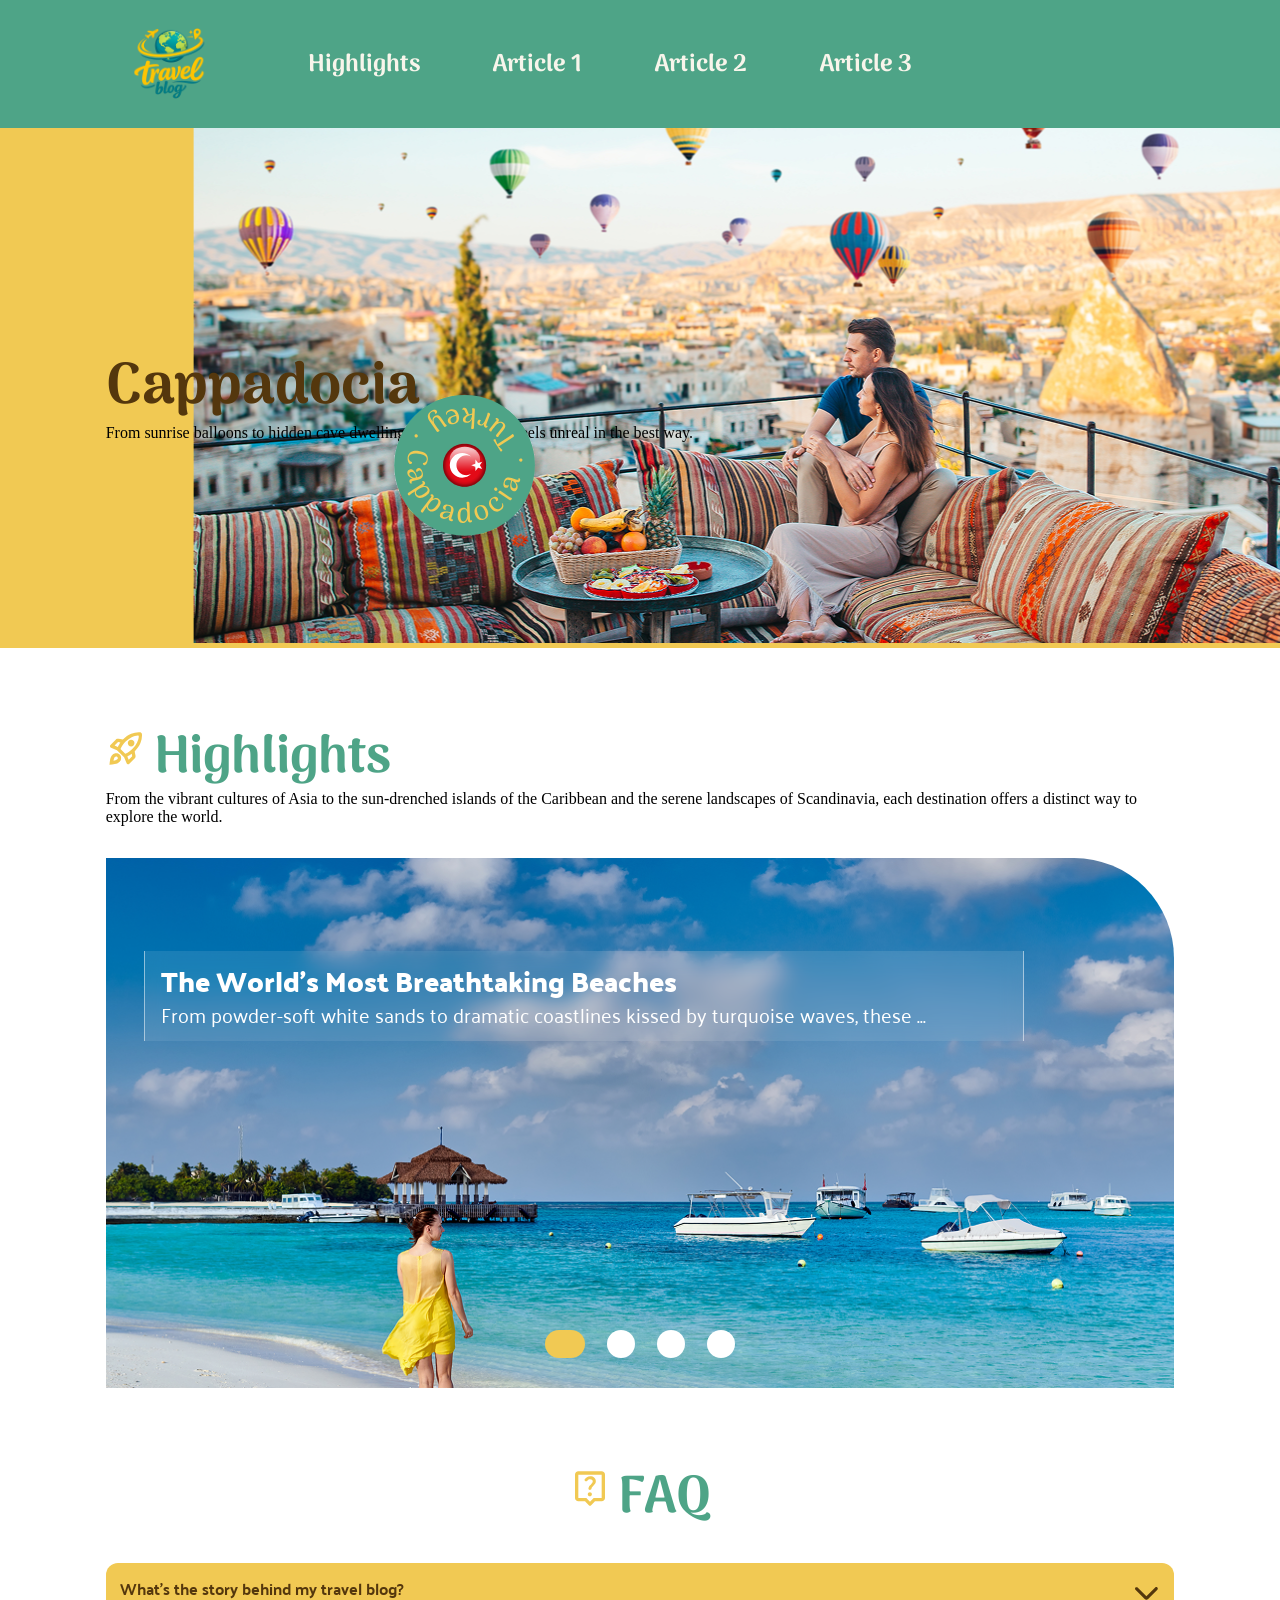
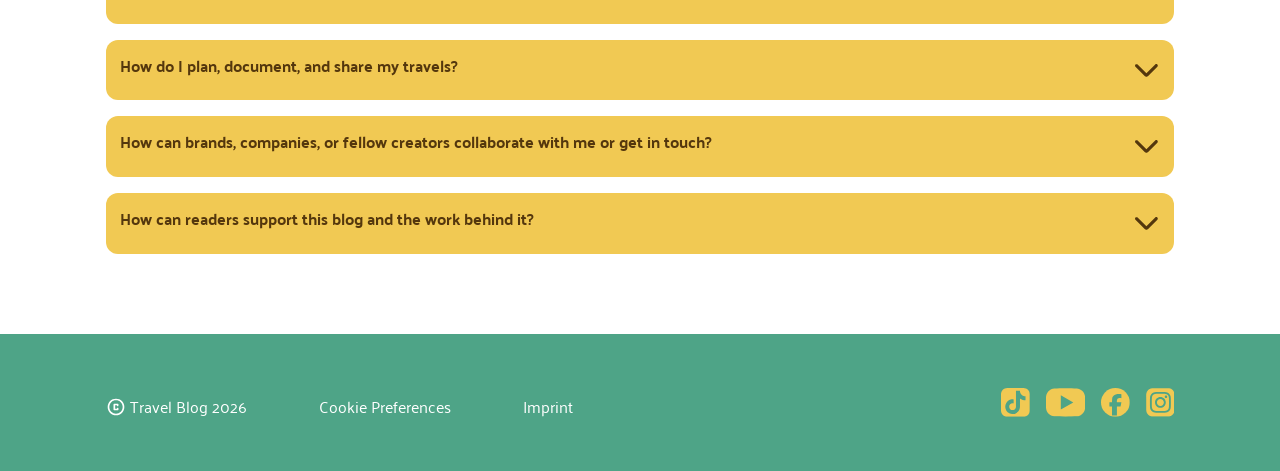
==== commit 092a5c26: "change text" ====
--- a/index.html
+++ b/index.html
@@ -37,7 +37,7 @@
                         </a>
 
                         <a target="_self" href="./article1.html">
-                            <p class="nav_text">Artikel 1</p>
+                            <p class="nav_text">Article 1</p>
                             <svg class="svg_large nav_icon">
                                 <use
                                     href="./assets/icon/icons.svg#icon-rocket"
@@ -46,7 +46,7 @@
                         </a>
 
                         <a target="_self" href="./article2.html">
-                            <p class="nav_text">Artikel 2</p>
+                            <p class="nav_text">Article 2</p>
                             <svg class="svg_large nav_icon">
                                 <use
                                     href="./assets/icon/icons.svg#icon-questionmark"
@@ -55,7 +55,7 @@
                         </a>
 
                         <a target="_self" href="./article3.html">
-                            <p class="nav_text">Artikel 3</p>
+                            <p class="nav_text">Article 3</p>
                             <svg class="svg_large nav_icon">
                                 <use
                                     href="./assets/icon/icons.svg#icon-person"
@@ -71,19 +71,13 @@
             <section class="hero">
                 <div class="balloons">
                     <div class="yellow_swirl">
-                        <div class="headline_hero">
+                        <div class="headline-hero">
                             <h1>Cappadocia</h1>
                             <p>
                                 From sunrise balloons to hidden cave dwellings,
                                 every moment feels unreal in the best way.
                             </p>
                         </div>
-
-                        <img
-                            class="img_test"
-                            src="./assets/png/swirl_desktop.svg"
-                            alt=""
-                        />
 
                         <img
                             class="circle"
@@ -96,7 +90,7 @@
 
             <section class="landingpage_wrapper">
                 <section id="highlights_link" class="highlights">
-                    <section class="highlights_head">
+                    <section class="highlights-head">
                         <h2>
                             <svg class="svg_large">
                                 <use
--- a/styles/header_footer_nav.css
+++ b/styles/header_footer_nav.css
@@ -78,7 +78,7 @@
   .footer_content {
     display: flex;
     justify-content: space-between;
-    align-items: center;
+    align-items: flex-end;
 
     width: 100%;
     max-width: 1440px;
--- a/styles/responsivev2.css
+++ b/styles/responsivev2.css
@@ -1,382 +1,304 @@
 @media screen and (max-width: 1024px) {
-    body {
-        padding-bottom: 88px;
-    }
-
-    nav .nav_wrapper .nav_text {
+  body {
+    padding-bottom: 88px;
+  }
+
+  nav .nav_wrapper .nav_text,
+  .hero .headline-hero,
+  .highlights-head p {
+    display: none;
+  }
+
+  .slider_text p {
+    overflow: hidden;
+
+    display: -webkit-box;
+    max-width: 820px;
+    -webkit-line-clamp: 3;
+    line-clamp: 3;
+    -webkit-box-orient: vertical;
+  }
+
+  .beach_destinations {
+    display: flex;
+    flex-direction: column;
+    align-items: center;
+    gap: clamp(16px, calc(8.727px + 2.273vw), 32px);
+    width: 100%;
+    max-width: 1440px;
+    margin-bottom: 8px;
+
+    .carousel {
+      display: flex;
+      flex-direction: column;
+      align-items: center;
+      gap: 34px;
+
+      width: 100%;
+      height: 400px;
+
+      overflow: hidden;
+      /* position: relative; */
+
+      .cards {
+        display: flex;
+        width: 1000px;
+        height: 293px;
+
+        position: absolute;
+        top: 20px;
+        left: 50%;
+        margin-left: -100px;
+
+        img {
+          width: 200px;
+          height: 293px;
+          object-fit: cover;
+          border-radius: 16px;
+
+          transform: perspective(250px) rotateY(15deg) translateX(5px)
+            scale(0.9);
+          transform-origin: 50% 50%;
+          z-index: 1;
+
+          box-shadow: -9px 5px 20px 0px rgba(0, 0, 0, 0.25);
+        }
+      }
+
+      input {
         display: none;
-    }
-
-    .headline_hero {
+      }
+
+      .slider_control {
+        position: absolute;
+        bottom: 10px;
+        display: flex;
+        gap: 8px;
+        padding: 10px;
+
+        label {
+          height: 22px;
+          width: 22px;
+          background: var(--türkisLight);
+          border-radius: 50px;
+          cursor: pointer;
+          transition: var(--transition_slider);
+        }
+      }
+
+      #element_card1:checked ~ .cards {
+        transform: translateX(0px);
+      }
+
+      #element_card2:checked ~ .cards {
+        transform: translateX(-20%);
+      }
+
+      #element_card3:checked ~ .cards {
+        transform: translateX(-40%);
+      }
+
+      #element_card4:checked ~ .cards {
+        transform: translateX(-60%);
+      }
+
+      #element_card5:checked ~ .cards {
+        transform: translateX(-80%);
+      }
+
+      #element_card1:checked ~ .cards img:nth-child(1) ~ img,
+      #element_card2:checked ~ .cards img:nth-child(2) ~ img,
+      #element_card3:checked ~ .cards img:nth-child(3) ~ img,
+      #element_card4:checked ~ .cards img:nth-child(4) ~ img {
+        transform: perspective(250px) rotateY(-15deg) translateX(-5px)
+          scale(0.9);
+      }
+
+      #element_card1:checked ~ .cards img:nth-child(1),
+      #element_card2:checked ~ .cards img:nth-child(2),
+      #element_card3:checked ~ .cards img:nth-child(3),
+      #element_card4:checked ~ .cards img:nth-child(4),
+      #element_card5:checked ~ .cards img:nth-child(5) {
+        transform: perspective(250px) rotateY(0deg) translateX(0px);
+        z-index: 2;
+      }
+
+      #element_card1:checked ~ .slider_control label:nth-child(1),
+      #element_card2:checked ~ .slider_control label:nth-child(2),
+      #element_card3:checked ~ .slider_control label:nth-child(3),
+      #element_card4:checked ~ .slider_control label:nth-child(4),
+      #element_card5:checked ~ .slider_control label:nth-child(5) {
+        width: 40px;
+        height: 22px;
+        border-radius: 50px;
+        background: var(--türkis);
+        transition: 250ms ease-in-out;
+      }
+    }
+  }
+}
+
+@media screen and (min-width: 721px) {
+  article .pro-tipps {
+    padding: 18px clamp(0px, calc(-100.278px + 13.908vw), 100px) 0px;
+  }
+
+  #article-1 .list {
+    padding: 0px clamp(0px, calc(-100.278px + 13.908vw), 100px);
+  }
+
+  .article-head {
+    flex-direction: row;
+    justify-content: space-between;
+    gap: 27px;
+
+    align-items: stretch;
+
+    .info-div {
+      flex: 1;
+    }
+
+    .author-card {
+      width: clamp(240px, calc(7.23vw + 187.86px), 292px);
+
+      .article_text {
+        text-align: left;
+      }
+    }
+  }
+}
+
+@media screen and (min-width: 1025px) {
+  header {
+    justify-content: center;
+
+    .header_wrapper {
+      display: flex;
+      justify-content: flex-start;
+      align-items: center;
+      gap: 102px;
+      margin-left: 28px;
+
+      width: 100%;
+
+      a img {
+        height: 72px;
+        width: 72px;
+      }
+    }
+
+    nav {
+      position: static;
+      height: auto;
+      background-color: transparent;
+
+      justify-content: flex-start;
+      gap: 72px;
+
+      .nav_wrapper {
+        justify-content: flex-start;
+        gap: 72px;
+        padding: 0;
+      }
+
+      .nav_icon {
         display: none;
-    }
-
-    .highlights_head p {
-        display: none;
-    }
-
-    .slider_text p {
-        overflow: hidden;
-
-        display: -webkit-box;
-        max-width: 820px;
-        -webkit-line-clamp: 3;
-        line-clamp: 3;
-        -webkit-box-orient: vertical;
-    }
-
-    .beach_destinations {
-        display: flex;
-        flex-direction: column;
-        align-items: center;
-        gap: 16px;
+      }
+    }
+  }
+
+  footer .footer_content .copyright_section {
+    flex-direction: row-reverse;
+    gap: 72px;
+
+    .cookies {
+      order: -1;
+    }
+  }
+
+  #article-1 .beach_destinations {
+    width: 100%;
+    max-width: 1440px;
+    padding: 40px clamp(0px, calc(-123.494px + 12.048vw), 50px) 0px;
+
+    display: flex;
+    flex-direction: column;
+    align-items: center;
+    justify-content: center;
+    gap: clamp(32px, calc(32832px + -3200vw), 64px);
+
+    input {
+      display: none;
+    }
+
+    .carousel {
+      width: 100%;
+      max-width: 1440px;
+      display: flex;
+      justify-content: center;
+
+      .cards {
+        height: 440px;
         width: 100%;
         max-width: 1440px;
-        margin-bottom: 8px;
-
-        .carousel {
-            display: flex;
-            flex-direction: column;
-            align-items: center;
-            gap: 34px;
-
-            width: 100%;
-            height: 400px;
-
-            overflow: hidden;
-            /* position: relative; */
-
-            .cards {
-                display: flex;
-                width: 1000px;
-                height: 293px;
-
-                position: absolute;
-                top: 20px;
-                left: 50%;
-                margin-left: -100px;
-
-                img {
-                    width: 200px;
-                    height: 293px;
-                    object-fit: cover;
-                    border-radius: 16px;
-
-                    transform: perspective(250px) rotateY(15deg) translateX(5px)
-                        scale(0.9);
-                    transform-origin: 50% 50%;
-                    z-index: 1;
-
-                    box-shadow: -9px 5px 20px 0px rgba(0, 0, 0, 0.25);
-                }
-            }
-
-            input {
-                display: none;
-            }
-
-            .slider_control {
-                position: absolute;
-                bottom: 10px;
-                display: flex;
-                gap: 8px;
-                padding: 10px;
-
-                label {
-                    height: 22px;
-                    width: 22px;
-                    background: var(--türkisLight);
-                    border-radius: 50px;
-                    cursor: pointer;
-                    transition: var(--transition_slider);
-                }
-            }
-
-            #element_card1:checked ~ .cards {
-                transform: translateX(0px);
-            }
-
-            #element_card2:checked ~ .cards {
-                transform: translateX(-20%);
-            }
-
-            #element_card3:checked ~ .cards {
-                transform: translateX(-40%);
-            }
-
-            #element_card4:checked ~ .cards {
-                transform: translateX(-60%);
-            }
-
-            #element_card5:checked ~ .cards {
-                transform: translateX(-80%);
-            }
-
-            #element_card1:checked ~ .cards img:nth-child(1) ~ img,
-            #element_card2:checked ~ .cards img:nth-child(2) ~ img,
-            #element_card3:checked ~ .cards img:nth-child(3) ~ img,
-            #element_card4:checked ~ .cards img:nth-child(4) ~ img {
-                transform: perspective(250px) rotateY(-15deg) translateX(-5px)
-                    scale(0.9);
-            }
-
-            #element_card1:checked ~ .cards img:nth-child(1),
-            #element_card2:checked ~ .cards img:nth-child(2),
-            #element_card3:checked ~ .cards img:nth-child(3),
-            #element_card4:checked ~ .cards img:nth-child(4),
-            #element_card5:checked ~ .cards img:nth-child(5) {
-                transform: perspective(250px) rotateY(0deg) translateX(0px);
-                z-index: 2;
-            }
-
-            #element_card1:checked ~ .slider_control label:nth-child(1),
-            #element_card2:checked ~ .slider_control label:nth-child(2),
-            #element_card3:checked ~ .slider_control label:nth-child(3),
-            #element_card4:checked ~ .slider_control label:nth-child(4),
-            #element_card5:checked ~ .slider_control label:nth-child(5) {
-                width: 40px;
-                height: 22px;
-                border-radius: 50px;
-                background: var(--türkis);
-                transition: 250ms ease-in-out;
-            }
+
+        display: flex;
+        justify-content: center;
+        align-items: center;
+        transform: translateX(100px);
+
+        .carousel_img {
+          width: clamp(200px, calc(171.429px + 8.929vw), 300px);
+          height: clamp(293px, calc(-70.072px + 35.422vw), 440px);
+          object-fit: cover;
+          border-radius: 16px;
+
+          transform: perspective(300px) rotateY(15deg) translateX(-120px)
+            scale(0.8);
+          transform-origin: 50% 50%;
+
+          margin-right: -100px;
+          margin-left: 0px;
+
+          box-shadow: -9px 5px 20px 0px rgba(0, 0, 0, 0.25);
+
+          transition: var(--transition_slider);
         }
-    }
+      }
+
+      .carousel_img:hover {
+        transform: perspective(300px) rotateY(0deg) translateX(0px) scale(1.2);
+        z-index: 2;
+      }
+
+      .carousel_img:hover ~ .carousel_img {
+        transform: perspective(300px) rotateY(-15deg) translateX(120px)
+          scale(0.8);
+        z-index: 2;
+      }
+    }
+  }
+
+  #article-3 .diagrams-bottom {
+    flex-direction: row;
+    width: 100%;
+    padding: 0px clamp(0px, calc(-98.795px + 9.639vw), 40px);
+  }
+
+  #article-3 .beach-activities {
+    padding: 0;
+    gap: 0;
+    justify-content: space-between;
+  }
+
+  #article-3 .expenses {
+    padding: 0;
+    gap: 0;
+    justify-content: space-between;
+  }
+
+  #article-3 .text-expenses {
+    display: flex;
+    flex-direction: column;
+  }
 }
-
-@media screen and (min-width: 721px) {
-    .article .pro-tipps,
-    .article .list {
-        padding: 0px clamp(0px, calc(-100.278px + 13.908vw), 100px);
-    }
-}
-
-@media screen and (min-width: 1025px) {
-    body {
-        display: flex;
-        flex-direction: column;
-        min-height: 100dvh;
-    }
-
-    main {
-        flex: 1;
-    }
-
-    header {
-        justify-content: center;
-
-        .header_wrapper {
-            display: flex;
-            justify-content: flex-start;
-            align-items: center;
-            gap: 102px;
-            margin-left: 28px;
-
-            width: 100%;
-
-            a img {
-                height: 72px;
-                width: 72px;
-            }
-        }
-
-        nav {
-            position: static;
-            height: auto;
-            background-color: transparent;
-
-            justify-content: flex-start;
-            gap: 72px;
-
-            .nav_wrapper {
-                justify-content: flex-start;
-                gap: 72px;
-                padding: 0;
-            }
-
-            .nav_icon {
-                display: none;
-            }
-        }
-    }
-
-    .article-head {
-        display: grid;
-        grid-template-columns: 75% 25%;
-
-        .res_article_head {
-            display: flex;
-            flex-direction: row;
-            justify-content: space-between;
-            gap: 20px;
-            max-width: 1440px;
-            width: 100%;
-        }
-        .author-card {
-            height: stretch;
-            .author-info {
-                .article_text {
-                    text-align: left;
-                }
-            }
-        }
-    }
-
-    .article3 {
-        .rain-periods {
-            padding: 88px 0px;
-
-            h4 {
-                padding-bottom: 24px;
-            }
-
-            img {
-                width: 640px;
-                height: 436px;
-            }
-        }
-
-        .diagrams_bottom {
-            display: flex;
-            align-items: flex-end;
-            gap: 80px;
-            width: 100%;
-
-            padding: 88px 40px;
-
-            .beach-activities {
-                height: 730px;
-                padding: 0;
-                gap: 0;
-                justify-content: space-between;
-
-                img {
-                    width: 519px;
-                    height: 471px;
-                }
-            }
-
-            .expenses {
-                height: 730px;
-                padding: 0;
-                gap: 0;
-                justify-content: space-between;
-
-                img {
-                    width: 519px;
-                    height: 471px;
-                }
-            }
-            .text_expenses {
-                display: flex;
-                flex-direction: column;
-
-                gap: 24px;
-            }
-        }
-    }
-
-    footer .footer_content .copyright_section {
-        flex-direction: row-reverse;
-        gap: 72px;
-
-        .cookies {
-            order: -1;
-        }
-    }
-
-    .beach_destinations {
-        width: 100%;
-        max-width: 1440px;
-        padding: 0px clamp(0px, calc(-123.494px + 12.048vw), 50px);
-
-        display: flex;
-        flex-direction: column;
-        align-items: center;
-        justify-content: center;
-        gap: 64px;
-
-        input {
-            display: none;
-        }
-
-        .carousel {
-            height: auto;
-            width: 100%;
-            max-width: 1440px;
-            display: flex;
-            justify-content: center;
-
-            .cards {
-                height: 520px;
-                width: 100%;
-                max-width: 1440px;
-
-                display: flex;
-                justify-content: center;
-                align-items: center;
-                transform: translateX(100px);
-
-                .carousel_img {
-                    width: clamp(200px, calc(171.429px + 8.929vw), 300px);
-                    height: clamp(293px, calc(-70.072px + 35.422vw), 440px);
-                    object-fit: cover;
-                    border-radius: 16px;
-
-                    transform: perspective(300px) rotateY(15deg)
-                        translateX(-120px) scale(0.8);
-                    transform-origin: 50% 50%;
-
-                    margin-right: -100px;
-                    margin-left: 0px;
-
-                    box-shadow: -9px 5px 20px 0px rgba(0, 0, 0, 0.25);
-
-                    transition: var(--transition_slider);
-                }
-            }
-
-            .carousel_img:hover {
-                transform: perspective(300px) rotateY(0deg) translateX(0px)
-                    scale(1.2);
-                z-index: 2;
-            }
-
-            .carousel_img:hover ~ .carousel_img {
-                transform: perspective(300px) rotateY(-15deg) translateX(120px)
-                    scale(0.8);
-                z-index: 2;
-            }
-        }
-    }
-
-    #article-3 .diagrams-bottom {
-        flex-direction: row;
-        width: 100%;
-    }
-
-    #article-3 .beach-activities {
-        height: 730px;
-        padding: 0;
-        gap: 0;
-        justify-content: space-between;
-    }
-
-    #article-3 .expenses {
-        height: 730px;
-        padding: 0;
-        gap: 0;
-        justify-content: space-between;
-    }
-
-    #article-3 .text-expenses {
-        display: flex;
-        flex-direction: column;
-    }
-}
-
-/* @media screen and (min-width: 1441px) {
-    main {
-        padding: 0px max(120px, calc(50% - 720px));
-    }
-} */
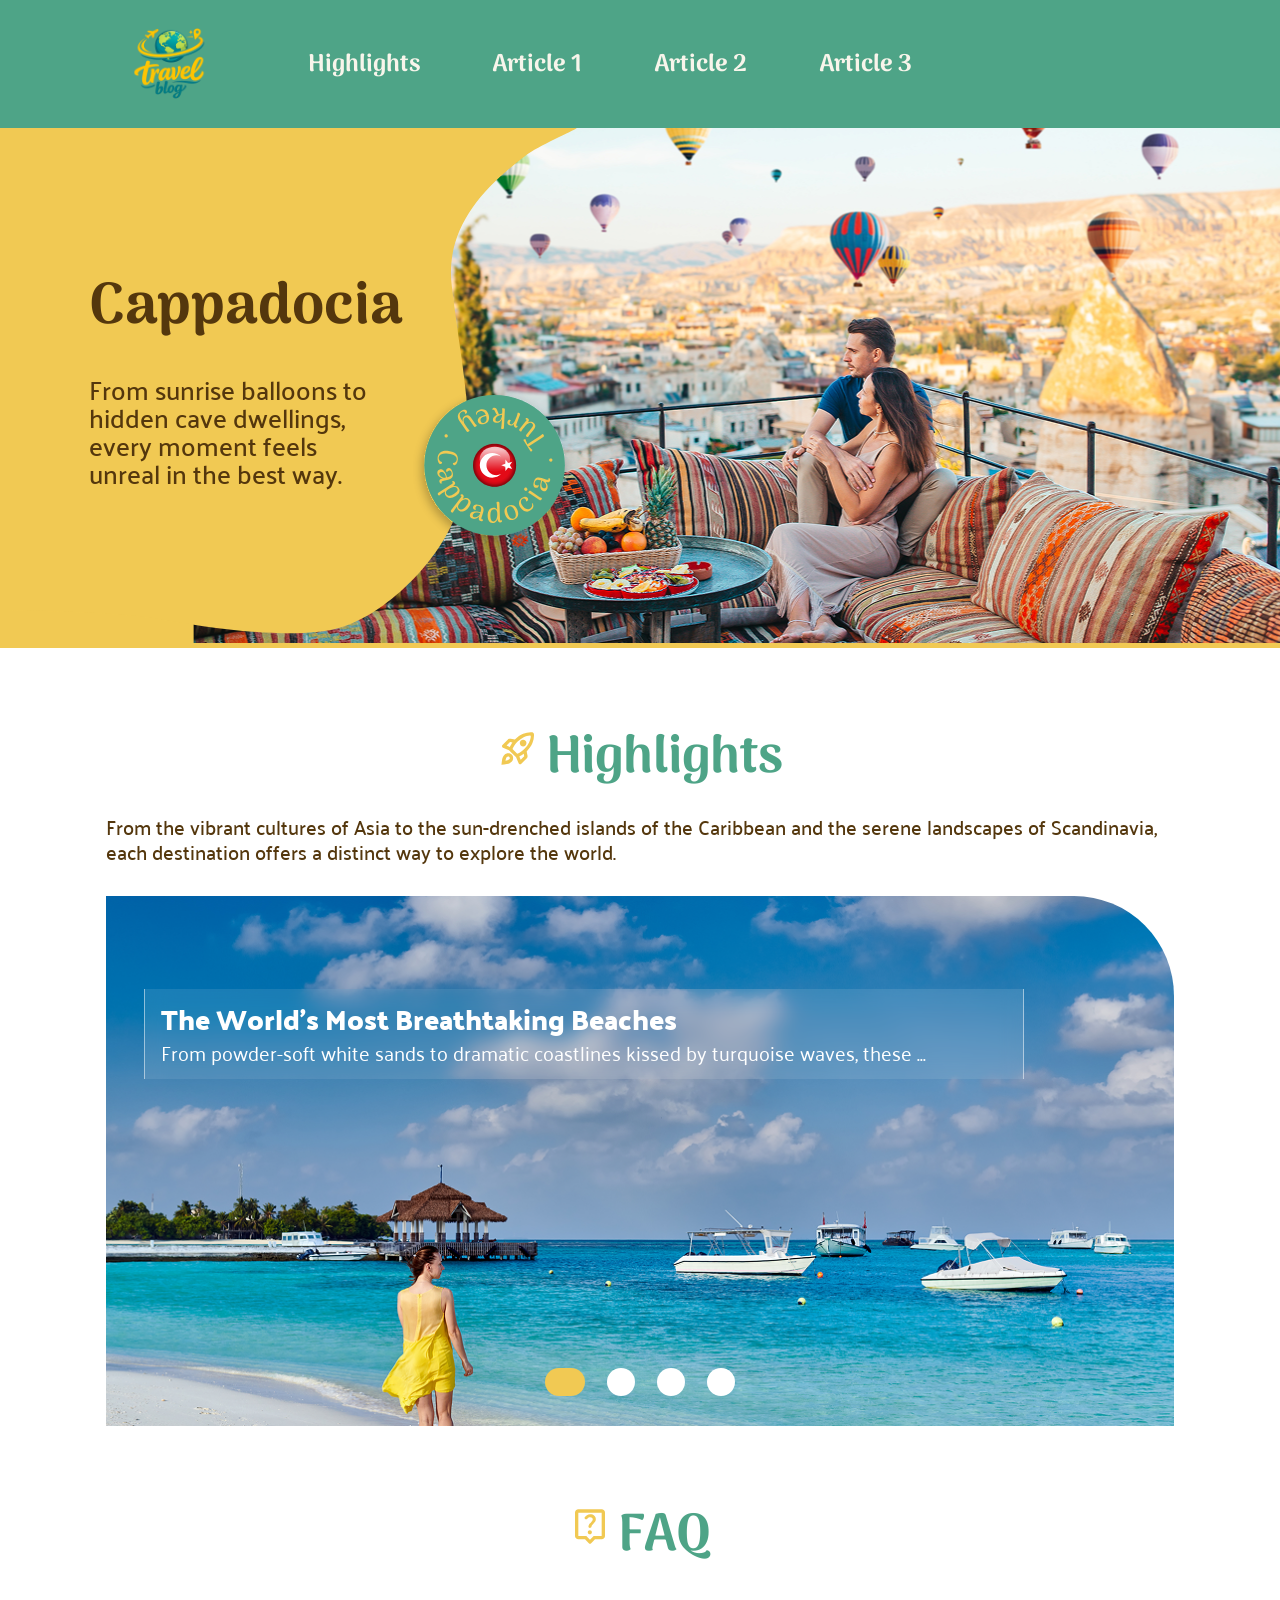
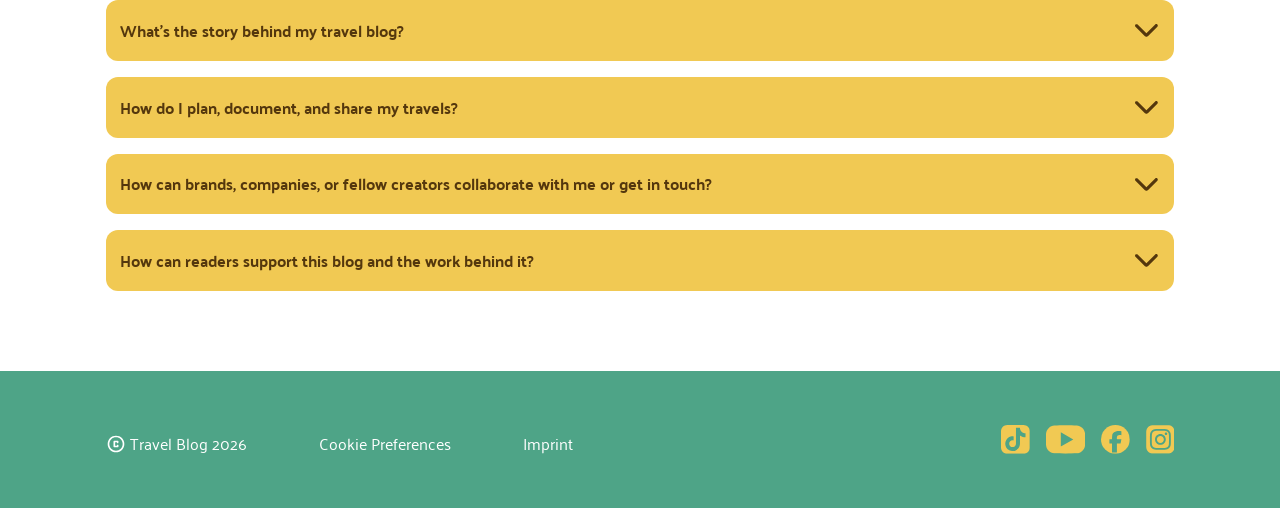
==== commit b820880f: "fix links" ====
--- a/index.html
+++ b/index.html
@@ -27,7 +27,7 @@
 
                 <nav>
                     <div class="nav_wrapper">
-                        <a target="_self" href="./index.html">
+                        <a target="_self" href="#highlights_link">
                             <p class="nav_text">Highlights</p>
                             <svg class="svg_large nav_icon">
                                 <use
--- a/styles/landingpage.css
+++ b/styles/landingpage.css
@@ -7,305 +7,297 @@
 }
 
 .landingpage_wrapper {
+  display: flex;
+  flex-direction: column;
+  justify-content: center;
+  align-items: center;
+  gap: 80px;
+
+  width: 100%;
+  max-width: 1440px;
+
+  padding: 0 var(--contentbegrenzung_landingpage);
+}
+
+.hero {
+  height: 520px;
+  width: 100%;
+  max-width: 1440px;
+  background-color: rgba(241, 201, 83, 1);
+}
+.balloons {
+  width: 100%;
+  max-width: 1440px;
+  height: 515px;
+  background: url(../assets/png/header-photo.png);
+  background-position-y: center;
+  background-position-x: 60%;
+  background-repeat: no-repeat;
+  background-size: cover;
+
+  position: relative;
+
+  .yellow_swirl {
+    z-index: 2;
+    position: absolute;
+    right: clamp(153px, calc(-29.857px + 57.143vw), 793px);
+
+    height: clamp(299px, calc(230.143px + 21.518vw), 540px);
+    width: clamp(359.44px, calc(277.28px + 25.675vw), 647px);
+
+    background: url(../assets/png/swirl_desktop.svg);
+    background-size: contain;
+    background-position: center;
+    background-repeat: no-repeat;
+  }
+
+  .circle {
+    width: 160px;
+    height: 160px;
+
+    position: absolute;
+    right: 5px;
+    bottom: clamp(18px, calc(-4.286px + 6.964vw), 96px);
+  }
+
+  .headline-hero {
+    position: absolute;
+    top: 50%;
+    transform: translateY(-50%);
+    right: clamp(200px, calc(298.462px + -9.615vw), 160px);
+    
+    z-index: 3;
+    height: auto;
+    width: clamp(200px, calc(-156.923px + 34.856vw), 345px);
     display: flex;
     flex-direction: column;
-    justify-content: center;
+    gap: 32px;
+
+    p {
+      font-family: "Palanquin";
+      font-weight: 500;
+      font-size: clamp(1.5rem, 2vw, 1.75rem);
+      line-height: 110%;
+      color: rgba(84, 55, 13, 1);
+    }
+  }
+}
+
+.highlights {
+  width: 100%;
+  max-width: 1440px;
+
+  display: flex;
+  justify-content: center;
+  align-items: center;
+  flex-direction: column;
+
+  gap: 32px;
+
+  .highlights-head {
+    display: flex;
+    flex-direction: column;
     align-items: center;
-    gap: 80px;
+    gap: 24px;
+
+    p {
+      font-family: "Palanquin";
+      font-weight: 500;
+      font-size: clamp(1rem, 1.6vw, 1.5rem);
+      line-height: 120%;
+      color: var(--braun);
+    }
+  }
+
+  .slider_highlights {
+    position: relative;
 
     width: 100%;
-    max-width: 1440px;
-
-    padding: 0 var(--contentbegrenzung_landingpage);
-}
-
-.hero {
-    height: 520px;
-    width: 100%;
-    max-width: 1440px;
-    background-color: rgba(241, 201, 83, 1);
-}
-.balloons {
-    width: 100%;
-    max-width: 1440px;
-    height: 515px;
-    background: url(../assets/png/header\ photo.png);
-    background-position-y: center;
-    background-position-x: 60%;
-    background-repeat: no-repeat;
-    background-size: cover;
-
-    position: relative;
-
-    .img_test {
-        /* z-index: 2; */
-        position: absolute;
-        object-fit: cover;
-        right: clamp(153px, calc(-29.857px + 57.143vw), 793px);
-        top: 0;
-
-        height: clamp(299px, calc(230.143px + 21.518vw), 540px);
-        width: 100;
-    }
-
-    .yellow_swirl {
-        z-index: 2;
-        height: 540px;
-        background-position-y: center;
-        background-repeat: no-repeat;
-
-        display: flex;
-        justify-content: center;
-        flex-direction: column;
-
-        padding: 0 var(--contentbegrenzung_landingpage);
-
-        position: relative;
-    }
-
-    .circle {
-        width: 160px;
-        height: auto;
-        /* transform: translate(330px, 110px); */
-
-        position: absolute;
-        right: clamp(144px, calc(-53.714px + 61.786vw), 836px);
-        top: clamp(121px, calc(74.429px + 14.554vw), 284px);
-    }
-
-    .headline_hero {
-        z-index: 2;
-        height: 230px;
-        /* width: 345px; */
-        width: clamp(200px, 20vw, 345px);
-        display: flex;
-        flex-direction: column;
-        gap: 32px;
-
-        p {
-            font-family: "Palanquin";
-            font-weight: 500;
-            font-size: clamp(1.5rem, 2vw, 1.75rem);
-            line-height: 110%;
-            color: rgba(84, 55, 13, 1);
-        }
-    }
-}
-
-.highlights {
-    width: 100%;
-    max-width: 1440px;
+    max-width: 1200px;
+    height: 530px;
 
     display: flex;
     justify-content: center;
     align-items: center;
-    flex-direction: column;
-
-    gap: 32px;
-
-    .highlights_head {
-        display: flex;
-        flex-direction: column;
-        align-items: center;
-        gap: 24px;
-
-        p {
+
+    overflow: hidden;
+    border-top-right-radius: 100px;
+
+    input {
+      z-index: 2;
+      display: none;
+    }
+
+    input[value="beach"]:checked ~ .slider_highlights_wrapper {
+      transform: translateX(0);
+    }
+
+    input[value="copenhagen"]:checked ~ .slider_highlights_wrapper {
+      transform: translateX(-25%);
+    }
+
+    input[value="pattaya"]:checked ~ .slider_highlights_wrapper {
+      transform: translateX(-50%);
+    }
+
+    input[value="fuji"]:checked ~ .slider_highlights_wrapper {
+      transform: translateX(-75%);
+    }
+
+    .slider_highlights_wrapper img {
+      object-fit: cover;
+    }
+
+    .slider_control {
+      z-index: 2;
+
+      position: absolute;
+      bottom: 30px;
+      gap: 22px;
+
+      display: flex;
+      justify-content: center;
+
+      label {
+        width: 28px;
+        height: 28px;
+        background: white;
+        border-radius: 50%;
+        cursor: pointer;
+
+        display: inline-block;
+
+        transition: var(--transition_slider);
+      }
+    }
+
+    #element_beach:checked ~ .slider_control label:nth-child(1),
+    #element_copenhagen:checked ~ .slider_control label:nth-child(2),
+    #element_pattaya:checked ~ .slider_control label:nth-child(3),
+    #element_fuji:checked ~ .slider_control label:nth-child(4) {
+      width: 40px;
+      height: 28px;
+      border-radius: 25px;
+      background: var(--gelb);
+      transition: all 250ms ease-in-out;
+    }
+
+    .slider_highlights_wrapper {
+      width: 400%;
+      position: absolute;
+      left: 0;
+
+      display: flex;
+      height: 100%;
+      transition: all 1s ease-in-out;
+
+      .slide {
+        height: 100%;
+        width: calc(100% / 4);
+        position: relative;
+
+        .slider_text {
+          z-index: 2;
+
+          position: absolute;
+          top: 93px;
+          left: clamp(14px, 3dvw, 38px);
+          right: clamp(14px, 3dvw, 38px);
+
+          width: auto;
+          max-width: 880px;
+          height: auto;
+          background-color: rgba(255, 255, 255, 0.1);
+          backdrop-filter: blur(10px);
+          border-left: solid 1px rgba(255, 255, 255, 0.5);
+          border-right: solid 1px rgba(255, 255, 255, 0.5);
+
+          gap: 8px;
+          padding: 16px;
+
+          display: flex;
+          flex-direction: column;
+
+          .headline {
+            font-size: clamp(1.5rem, 7vw, 1.75rem);
+            font-family: "Palanquin Dark";
+            font-weight: 600;
+            color: white;
+            line-height: 100%;
+          }
+
+          p {
             font-family: "Palanquin";
-            font-weight: 500;
-            font-size: clamp(1rem, 1.6vw, 1.5rem);
-            line-height: 120%;
-            color: var(--braun);
+            font-size: clamp(1.15rem, 2vw, 1.25rem);
+            line-height: 110%;
+            font-weight: 400;
+            color: white;
+          }
         }
-    }
-
-    .slider_highlights {
-        position: relative;
-
+      }
+
+      .slider_highlights_element {
+        height: 100%;
         width: 100%;
-        max-width: 1200px;
-        height: 530px;
-
-        display: flex;
-        justify-content: center;
-        align-items: center;
-
-        overflow: hidden;
-        border-top-right-radius: 100px;
-
-        input {
-            z-index: 2;
-            display: none;
-        }
-
-        input[value="beach"]:checked ~ .slider_highlights_wrapper {
-            transform: translateX(0);
-        }
-
-        input[value="copenhagen"]:checked ~ .slider_highlights_wrapper {
-            transform: translateX(-25%);
-        }
-
-        input[value="pattaya"]:checked ~ .slider_highlights_wrapper {
-            transform: translateX(-50%);
-        }
-
-        input[value="fuji"]:checked ~ .slider_highlights_wrapper {
-            transform: translateX(-75%);
-        }
-
-        .slider_highlights_wrapper img {
-            object-fit: cover;
-        }
-
-        .slider_control {
-            z-index: 2;
-
-            position: absolute;
-            bottom: 30px;
-            gap: 22px;
-
-            display: flex;
-            justify-content: center;
-
-            label {
-                width: 28px;
-                height: 28px;
-                background: white;
-                border-radius: 50%;
-                cursor: pointer;
-
-                display: inline-block;
-
-                transition: var(--transition_slider);
-            }
-        }
-
-        #element_beach:checked ~ .slider_control label:nth-child(1),
-        #element_copenhagen:checked ~ .slider_control label:nth-child(2),
-        #element_pattaya:checked ~ .slider_control label:nth-child(3),
-        #element_fuji:checked ~ .slider_control label:nth-child(4) {
-            width: 40px;
-            height: 28px;
-            border-radius: 25px;
-            background: var(--gelb);
-            transition: all 250ms ease-in-out;
-        }
-
-        .slider_highlights_wrapper {
-            width: 400%;
-            position: absolute;
-            left: 0;
-
-            display: flex;
-            height: 100%;
-            transition: all 1s ease-in-out;
-
-            .slide {
-                height: 100%;
-                width: calc(100% / 4);
-                position: relative;
-
-                .slider_text {
-                    z-index: 2;
-
-                    position: absolute;
-                    top: 93px;
-                    left: clamp(14px, 3dvw, 38px);
-                    right: clamp(14px, 3dvw, 38px);
-
-                    width: auto;
-                    max-width: 880px;
-                    height: auto;
-                    background-color: rgba(255, 255, 255, 0.1);
-                    backdrop-filter: blur(10px);
-                    border-left: solid 1px rgba(255, 255, 255, 0.5);
-                    border-right: solid 1px rgba(255, 255, 255, 0.5);
-
-                    gap: 8px;
-                    padding: 16px;
-
-                    display: flex;
-                    flex-direction: column;
-
-                    .headline {
-                        font-size: clamp(1.5rem, 7vw, 1.75rem);
-                        font-family: "Palanquin Dark";
-                        font-weight: 600;
-                        color: white;
-                        line-height: 100%;
-                    }
-
-                    p {
-                        font-family: "Palanquin";
-                        font-size: clamp(1.15rem, 2vw, 1.25rem);
-                        line-height: 110%;
-                        font-weight: 400;
-                        color: white;
-                    }
-                }
-            }
-
-            .slider_highlights_element {
-                height: 100%;
-                width: 100%;
-            }
-        }
-    }
+      }
+    }
+  }
 }
 
 .faq {
+  width: 100%;
+  max-width: 1440px;
+
+  display: flex;
+  flex-direction: column;
+  align-items: center;
+
+  gap: 32px;
+
+  .summaries {
     width: 100%;
-    max-width: 1440px;
-
     display: flex;
     flex-direction: column;
-    align-items: center;
-
-    gap: 32px;
-
-    .summaries {
-        width: 100%;
+    align-items: flex-start;
+
+    gap: 16px;
+
+    details {
+      width: 100%;
+      padding: 16px 14px;
+      background-color: var(--gelb);
+      border-radius: 12px;
+
+      summary {
+        list-style-type: none;
         display: flex;
-        flex-direction: column;
-        align-items: flex-start;
-
-        gap: 16px;
-
-        details {
-            width: 100%;
-            padding: 16px 14px;
-            background-color: var(--gelb);
-            border-radius: 12px;
-
-            summary {
-                list-style-type: none;
-                display: flex;
-                justify-content: space-between;
-                gap: 8px;
-
-                font-family: "Palanquin";
-                font-weight: 700;
-                line-height: 120%;
-                color: var(--braun);
-                font-size: 1rem;
-                line-height: 120%;
-            }
-
-            > p {
-                font-family: "Palanquin";
-                font-weight: 500;
-                line-height: 120%;
-                color: var(--braun);
-                font-size: 1rem;
-                background-color: white;
-
-                margin-top: 14px;
-                padding: 7px 14px;
-            }
-        }
-
-        details:open svg {
-            transform: rotate(180deg);
-        }
-    }
-}
+        justify-content: space-between;
+        align-items: center;
+        gap: 8px;
+
+        font-family: "Palanquin";
+        font-weight: 700;
+        line-height: 120%;
+        color: var(--braun);
+        font-size: 1rem;
+        line-height: 120%;
+      }
+
+      > p {
+        font-family: "Palanquin";
+        font-weight: 500;
+        line-height: 120%;
+        color: var(--braun);
+        font-size: 1rem;
+        background-color: white;
+
+        margin-top: 14px;
+        padding: 7px 14px;
+      }
+    }
+
+    details:open svg {
+      transform: rotate(180deg);
+    }
+  }
+}
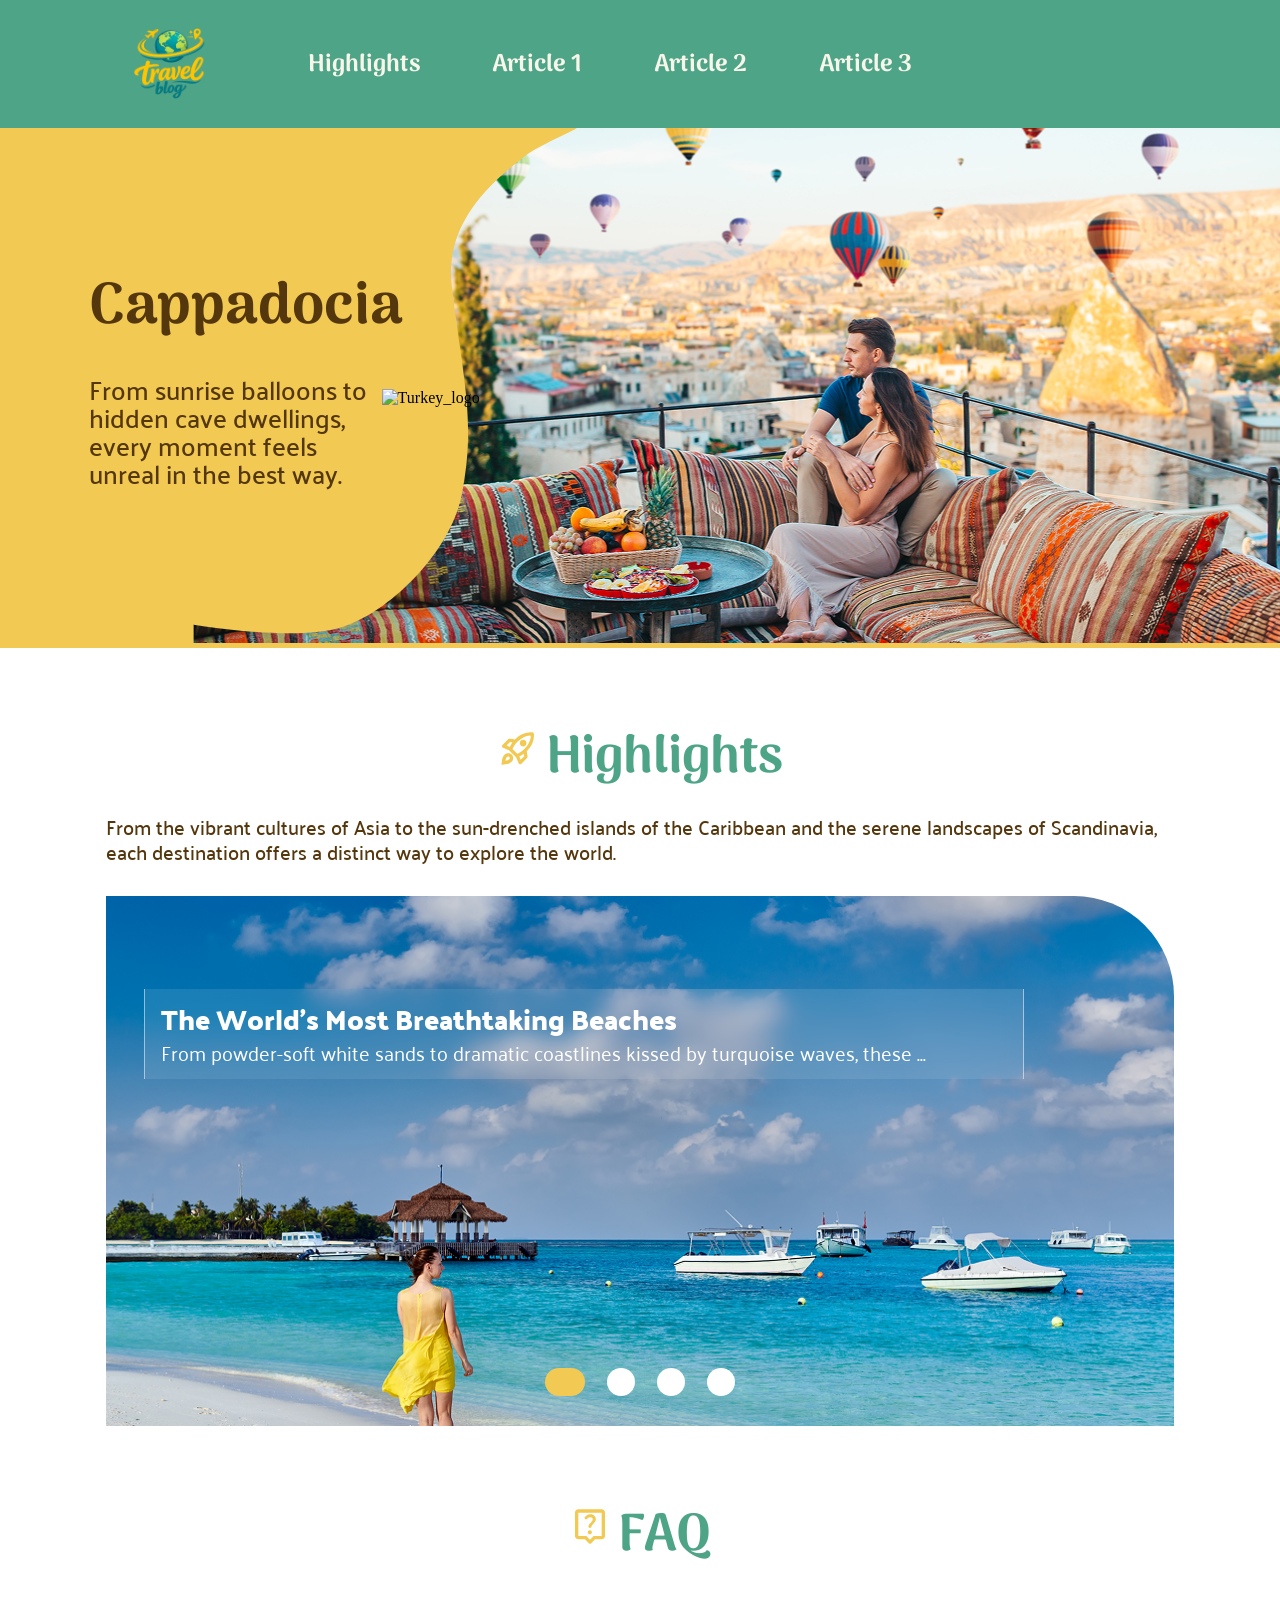
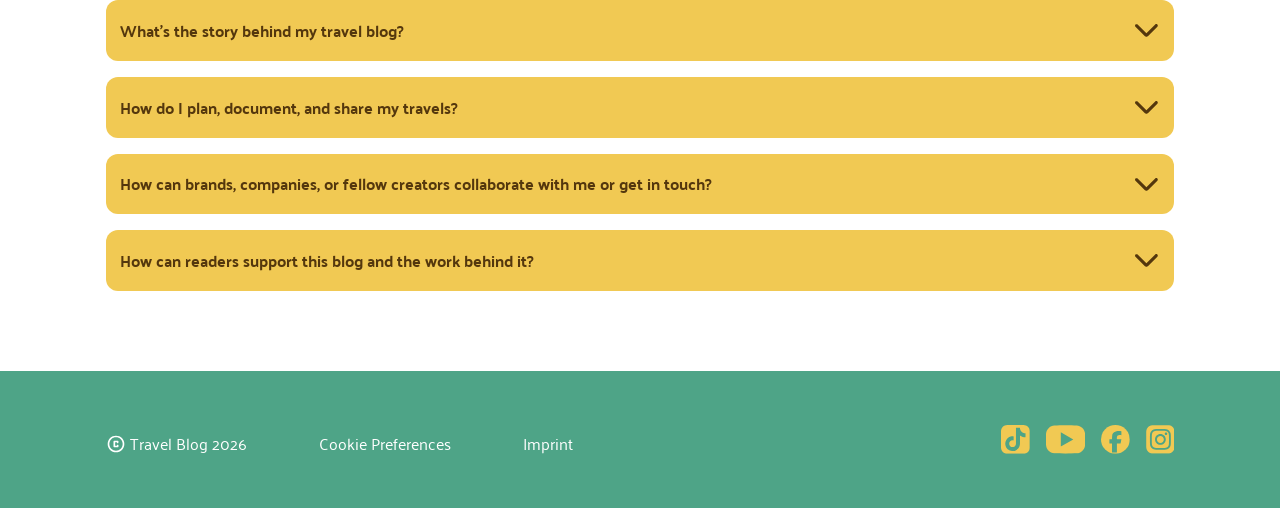
==== commit c8599d1b: "last changes" ====
--- a/index.html
+++ b/index.html
@@ -10,7 +10,7 @@
         <link rel="stylesheet" href="./styles/font.css" />
         <link rel="stylesheet" href="./styles/header_footer_nav.css" />
         <link rel="stylesheet" href="./styles/landingpage.css" />
-        <link rel="stylesheet" href="./styles/responsivev2.css" />
+        <link rel="stylesheet" href="./styles/responsive.css" />
 
         <link rel="icon" type="image/x-icon" href="./assets/png/favicon.svg" />
     </head>
@@ -28,7 +28,7 @@
                 <nav>
                     <div class="nav_wrapper">
                         <a target="_self" href="#highlights_link">
-                            <p class="nav_text">Highlights</p>
+                            <p>Highlights</p>
                             <svg class="svg_large nav_icon">
                                 <use
                                     href="./assets/icon/icons.svg#icon-home"
@@ -37,7 +37,7 @@
                         </a>
 
                         <a target="_self" href="./article1.html">
-                            <p class="nav_text">Article 1</p>
+                            <p>Article 1</p>
                             <svg class="svg_large nav_icon">
                                 <use
                                     href="./assets/icon/icons.svg#icon-rocket"
@@ -46,7 +46,7 @@
                         </a>
 
                         <a target="_self" href="./article2.html">
-                            <p class="nav_text">Article 2</p>
+                            <p>Article 2</p>
                             <svg class="svg_large nav_icon">
                                 <use
                                     href="./assets/icon/icons.svg#icon-questionmark"
@@ -55,7 +55,7 @@
                         </a>
 
                         <a target="_self" href="./article3.html">
-                            <p class="nav_text">Article 3</p>
+                            <p>Article 3</p>
                             <svg class="svg_large nav_icon">
                                 <use
                                     href="./assets/icon/icons.svg#icon-person"
@@ -81,7 +81,7 @@
 
                         <img
                             class="circle"
-                            src="./assets/png/Circle.svg"
+                            src="./assets/png/circle.svg"
                             alt="Turkey_logo"
                         />
                     </div>
--- a/styles/variables.css
+++ b/styles/variables.css
@@ -7,17 +7,6 @@
     --grau: rgb(61, 61, 61);
     --offwhite: rgb(248, 245, 235);
 
-    /* PADDINGS 
-    
-    Rechnung Landingpage:
-    1. Wachstum Bildschirm: 1440px - 320px = 1120px
-    2. Wachstum Padding: 120px - 20px = 100px
-    3. prozentualer Wachstum: (100px / 1120px) * 100 = 8,93%
-
-    Abweichung berechnen:
-    1440px * 8,93% = 128,59px
-    128,59px - 120px = 8,59px
-    */
     --contentbegrenzung_landingpage: clamp(20px, 8.93% - 8.6px, 120px);
     --contentbegrenzung_articles: clamp(15px, 9.375% - 15px, 120px);
 
--- a/styles/header_footer_nav.css
+++ b/styles/header_footer_nav.css
@@ -46,25 +46,25 @@
     .svg_large {
       fill: var(--türkis);
     }
+  }
+}
 
-    .nav_text {
-      display: flex;
-      font-family: "Arima";
-      font-weight: 700;
-      font-size: clamp(20px, 2dvw, 24px);
-      color: var(--offwhite);
-    }
+nav a {
+  display: flex;
+  font-family: "Arima";
+  font-weight: 700;
+  font-size: clamp(20px, 2dvw, 24px);
+  color: var(--offwhite);
+}
 
-    .nav_text:hover {
-      text-decoration: underline;
-      text-decoration-color: var(--gelb);
-      scale: 1.05;
-    }
+nav a:visited {
+  color: var(--gelb);
+}
 
-    .nav_text:visited {
-      text-decoration-color: var(--gelb);
-    }
-  }
+nav a:hover {
+  text-decoration: underline;
+  text-decoration-color: var(--gelb);
+  scale: 1.05;
 }
 
 footer {
@@ -116,7 +116,7 @@
 
       .svg_youtube {
         width: clamp(32px, 3.06vw, 44px);
-        height:  clamp(24px, 2.25vw, 32px);
+        height: clamp(24px, 2.25vw, 32px);
       }
     }
   }
--- a/styles/landingpage.css
+++ b/styles/landingpage.css
@@ -45,7 +45,7 @@
     height: clamp(299px, calc(230.143px + 21.518vw), 540px);
     width: clamp(359.44px, calc(277.28px + 25.675vw), 647px);
 
-    background: url(../assets/png/swirl_desktop.svg);
+    background: url(../assets/png/swirl.svg);
     background-size: contain;
     background-position: center;
     background-repeat: no-repeat;
@@ -56,7 +56,7 @@
     height: 160px;
 
     position: absolute;
-    right: 5px;
+    right: clamp(0px, calc(-12.286px + 3.839vw), 43px);
     bottom: clamp(18px, calc(-4.286px + 6.964vw), 96px);
   }
 
--- a/styles/responsive.css
+++ b/styles/responsive.css
@@ -0,0 +1,302 @@
+@media screen and (max-width: 1024px) {
+  body {
+    padding-bottom: 88px;
+  }
+
+  nav .nav_wrapper p,
+  .hero .headline-hero,
+  .highlights-head p {
+    display: none;
+  }
+
+  .slider_text p {
+    overflow: hidden;
+
+    display: -webkit-box;
+    max-width: 820px;
+    -webkit-line-clamp: 3;
+    line-clamp: 3;
+    -webkit-box-orient: vertical;
+  }
+
+  .beach_destinations {
+    display: flex;
+    flex-direction: column;
+    align-items: center;
+    gap: clamp(16px, calc(8.727px + 2.273vw), 32px);
+    width: 100%;
+    max-width: 1440px;
+    margin-bottom: 8px;
+
+    .carousel {
+      display: flex;
+      flex-direction: column;
+      align-items: center;
+      gap: 34px;
+
+      width: 100%;
+      height: 400px;
+
+      overflow: hidden;
+
+      .cards {
+        display: flex;
+        width: 1000px;
+        height: 293px;
+
+        position: absolute;
+        top: 20px;
+        left: 50%;
+        margin-left: -100px;
+
+        img {
+          width: 200px;
+          height: 293px;
+          object-fit: cover;
+          border-radius: 16px;
+
+          transform: perspective(250px) rotateY(15deg) translateX(5px)
+            scale(0.9);
+          transform-origin: 50% 50%;
+          z-index: 1;
+
+          box-shadow: -9px 5px 20px 0px rgba(0, 0, 0, 0.25);
+        }
+      }
+
+      input {
+        display: none;
+      }
+
+      .slider_control {
+        position: absolute;
+        bottom: 10px;
+        display: flex;
+        gap: 8px;
+        padding: 10px;
+
+        label {
+          height: 22px;
+          width: 22px;
+          background: var(--türkisLight);
+          border-radius: 50px;
+          cursor: pointer;
+          transition: var(--transition_slider);
+        }
+      }
+
+      #element_card1:checked ~ .cards {
+        transform: translateX(0px);
+      }
+
+      #element_card2:checked ~ .cards {
+        transform: translateX(-20%);
+      }
+
+      #element_card3:checked ~ .cards {
+        transform: translateX(-40%);
+      }
+
+      #element_card4:checked ~ .cards {
+        transform: translateX(-60%);
+      }
+
+      #element_card5:checked ~ .cards {
+        transform: translateX(-80%);
+      }
+
+      #element_card1:checked ~ .cards img:nth-child(1) ~ img,
+      #element_card2:checked ~ .cards img:nth-child(2) ~ img,
+      #element_card3:checked ~ .cards img:nth-child(3) ~ img,
+      #element_card4:checked ~ .cards img:nth-child(4) ~ img {
+        transform: perspective(250px) rotateY(-15deg) translateX(-5px)
+          scale(0.9);
+      }
+
+      #element_card1:checked ~ .cards img:nth-child(1),
+      #element_card2:checked ~ .cards img:nth-child(2),
+      #element_card3:checked ~ .cards img:nth-child(3),
+      #element_card4:checked ~ .cards img:nth-child(4),
+      #element_card5:checked ~ .cards img:nth-child(5) {
+        transform: perspective(250px) rotateY(0deg) translateX(0px);
+        z-index: 2;
+      }
+
+      #element_card1:checked ~ .slider_control label:nth-child(1),
+      #element_card2:checked ~ .slider_control label:nth-child(2),
+      #element_card3:checked ~ .slider_control label:nth-child(3),
+      #element_card4:checked ~ .slider_control label:nth-child(4),
+      #element_card5:checked ~ .slider_control label:nth-child(5) {
+        width: 40px;
+        height: 22px;
+        border-radius: 50px;
+        background: var(--türkis);
+        transition: 250ms ease-in-out;
+      }
+    }
+  }
+}
+
+@media screen and (min-width: 721px) {
+  .article-head {
+    flex-direction: row;
+    justify-content: space-between;
+    gap: 27px;
+
+    align-items: stretch;
+
+    .info-div {
+      flex: 1;
+    }
+
+    .author-card {
+      width: clamp(240px, calc(7.23vw + 187.86px), 292px);
+
+      .article_text {
+        text-align: left;
+      }
+    }
+  }
+  article .pro-tipps {
+    padding: 18px clamp(0px, calc(-100.278px + 13.908vw), 100px) 0px;
+  }
+
+  #article-1 .list {
+    padding: 0px clamp(0px, calc(-100.278px + 13.908vw), 100px);
+  }
+}
+
+@media screen and (min-width: 1025px) {
+  header {
+    justify-content: center;
+
+    .header_wrapper {
+      display: flex;
+      justify-content: flex-start;
+      align-items: center;
+      gap: 102px;
+      margin-left: 28px;
+
+      width: 100%;
+
+      a img {
+        height: 72px;
+        width: 72px;
+      }
+    }
+
+    nav {
+      position: static;
+      height: auto;
+      background-color: transparent;
+
+      justify-content: flex-start;
+      gap: 72px;
+
+      .nav_wrapper {
+        justify-content: flex-start;
+        gap: 72px;
+        padding: 0;
+      }
+
+      .nav_icon {
+        display: none;
+      }
+    }
+  }
+
+  footer .footer_content .copyright_section {
+    flex-direction: row-reverse;
+    gap: 72px;
+
+    .cookies {
+      order: -1;
+    }
+  }
+
+  .beach_destinations {
+    width: 100%;
+    max-width: 1440px;
+    padding: 40px clamp(0px, calc(-123.494px + 12.048vw), 50px) 0px;
+
+    display: flex;
+    flex-direction: column;
+    align-items: center;
+    justify-content: center;
+    gap: clamp(32px, calc(32832px + -3200vw), 64px);
+
+    input {
+      display: none;
+    }
+
+    .carousel {
+      width: 100%;
+      max-width: 1440px;
+      display: flex;
+      justify-content: center;
+
+      .cards {
+        height: 440px;
+        width: 100%;
+        max-width: 1440px;
+
+        display: flex;
+        justify-content: center;
+        align-items: center;
+        transform: translateX(100px);
+
+        .carousel_img {
+          width: clamp(200px, calc(171.429px + 8.929vw), 300px);
+          height: clamp(293px, calc(-70.072px + 35.422vw), 440px);
+          object-fit: cover;
+          border-radius: 16px;
+
+          transform: perspective(300px) rotateY(15deg) translateX(-120px)
+            scale(0.8);
+          transform-origin: 50% 50%;
+
+          margin-right: -100px;
+          margin-left: 0px;
+
+          box-shadow: -9px 5px 20px 0px rgba(0, 0, 0, 0.25);
+
+          transition: var(--transition_slider);
+        }
+      }
+
+      .carousel_img:hover {
+        transform: perspective(300px) rotateY(0deg) translateX(0px) scale(1.2);
+        z-index: 3;
+      }
+
+      .carousel_img:hover ~ .carousel_img {
+        transform: perspective(300px) rotateY(-15deg) translateX(120px)
+          scale(0.8);
+        z-index: 2;
+      }
+    }
+  }
+
+  #article-3 .diagrams-bottom {
+    flex-direction: row;
+    width: 100%;
+    padding: 0px clamp(0px, calc(-98.795px + 9.639vw), 40px);
+  }
+
+  #article-3 .beach-activities {
+    padding: 0;
+    gap: 0;
+    justify-content: space-between;
+  }
+
+  #article-3 .expenses {
+    padding: 0;
+    gap: 0;
+    justify-content: space-between;
+  }
+
+  #article-3 .text-expenses {
+    display: flex;
+    flex-direction: column;
+  }
+}
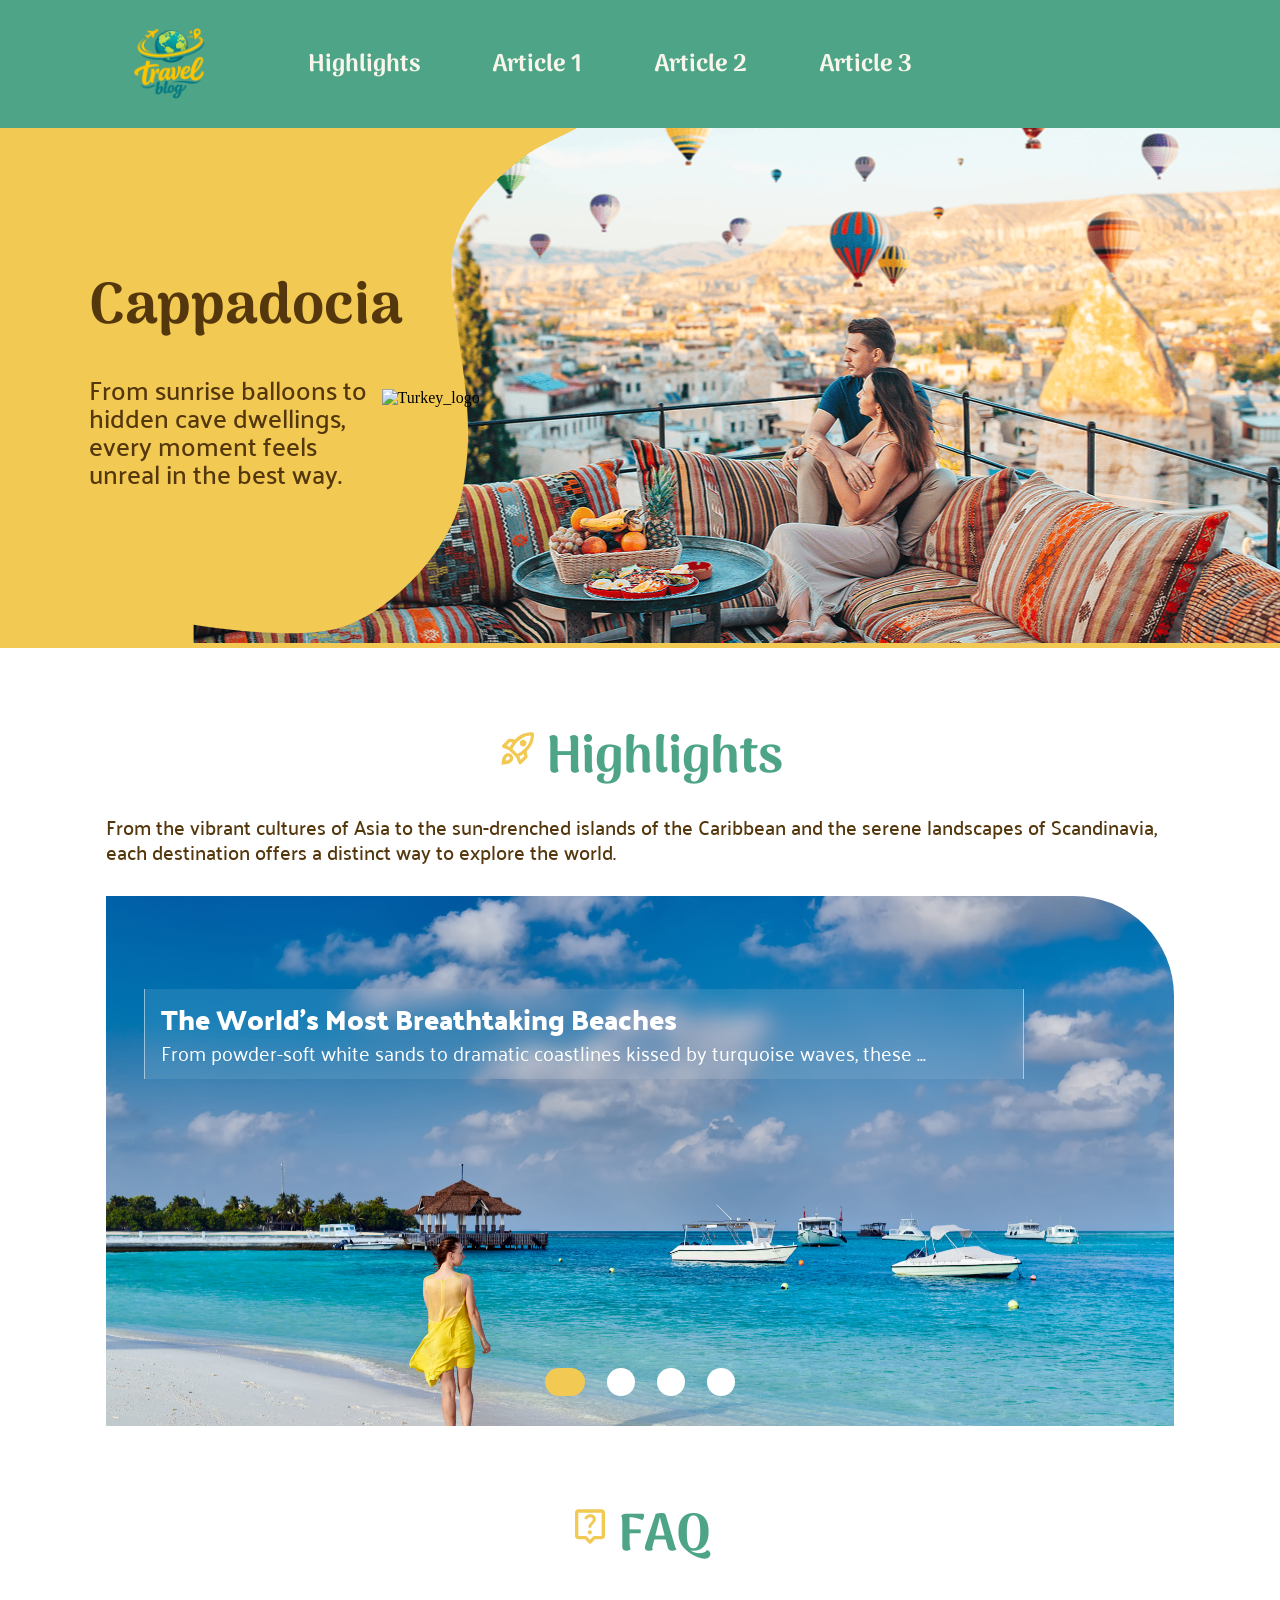
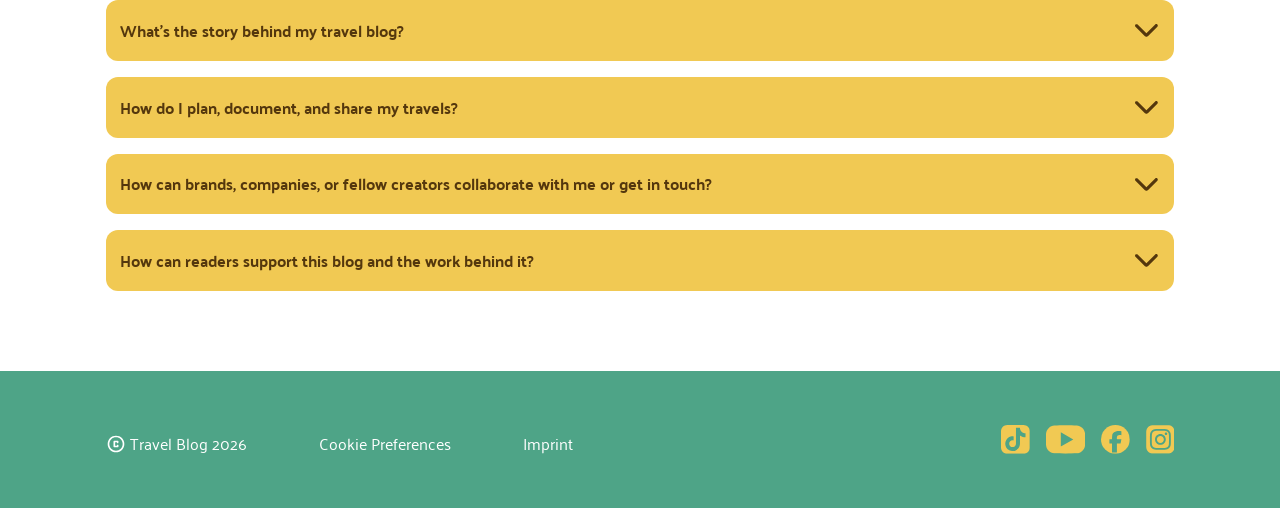
==== commit 1866e2de: "Fotos komprimiert" ====
--- a/index.html
+++ b/index.html
@@ -144,7 +144,7 @@
                             <a class="slide" href="article1.html">
                                 <img
                                     class="slider_highlights_element"
-                                    src="./assets/png/beach.png"
+                                    src="./assets/png/beach.jpg"
                                     alt="beach_img"
                                 />
                                 <div class="slider_text">
@@ -162,7 +162,7 @@
                             <a class="slide" href="article2.html">
                                 <img
                                     class="slider_highlights_element"
-                                    src="./assets/png/copenhagen.png"
+                                    src="./assets/png/copenhagen.jpg"
                                     alt="copenhagen_img"
                                 />
                                 <div class="slider_text">
@@ -181,7 +181,7 @@
                             <a class="slide" href="article3.html">
                                 <img
                                     class="slider_highlights_element"
-                                    src="./assets/png/pattaya.png"
+                                    src="./assets/png/pattaya.jpg"
                                     alt="pattaya_img"
                                 />
                                 <div class="slider_text">
@@ -201,7 +201,7 @@
                             <a class="slide" href="article2.html">
                                 <img
                                     class="slider_highlights_element"
-                                    src="./assets/png/fuji.png"
+                                    src="./assets/png/fuji.jpg"
                                     alt="fuji_img"
                                 />
                                 <div class="slider_text">
